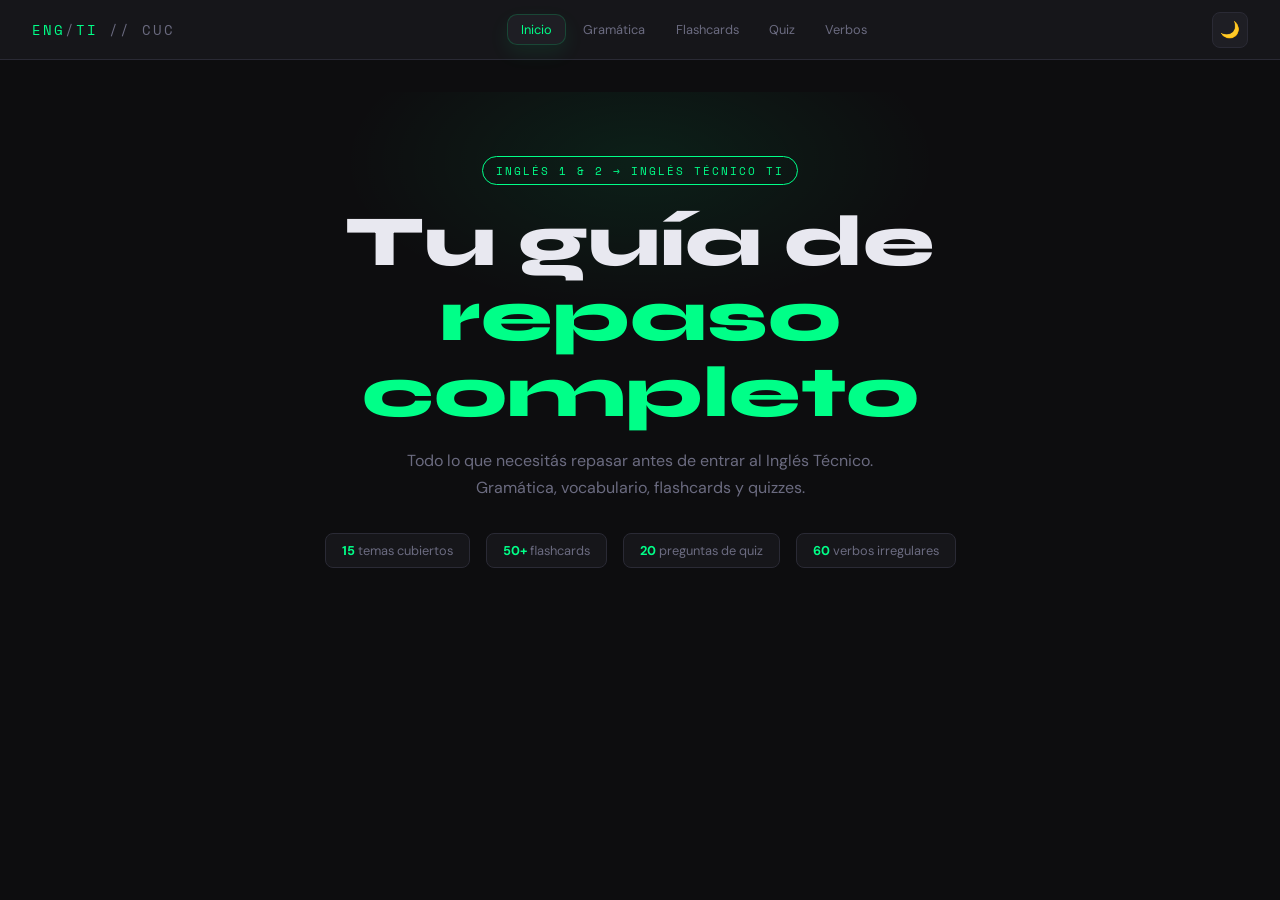
==== guia_ingles_interactiva.html @ 678cd5c9 "Add files via upload" ====
<!DOCTYPE html>
<html lang="es">
<head>
<meta charset="UTF-8">
<meta name="viewport" content="width=device-width, initial-scale=1.0">
<title>Inglés TI — Guía de Estudio</title>
<link href="https://fonts.googleapis.com/css2?family=Space+Mono:ital,wght@0,400;0,700;1,400&family=DM+Sans:wght@300;400;500;700&family=Syne:wght@700;800&display=swap" rel="stylesheet">
<link rel="stylesheet" href="styles.css">

</head>
<body>

<header>
  <div class="logo">ENG<span>/</span>TI <span>// CUC</span></div>
  <nav>
    <button class="nav-btn active" onclick="showSection('home')">Inicio</button>
    <button class="nav-btn" onclick="showSection('grammar')">Gramática</button>
    <button class="nav-btn" onclick="showSection('flashcards')">Flashcards</button>
    <button class="nav-btn" onclick="showSection('quiz')">Quiz</button>
    <button class="nav-btn" onclick="showSection('verbs')">Verbos</button>
  </nav>
  <button class="toggle-mode" onclick="toggleMode()" title="Cambiar modo">🌙</button>
</header>

<!-- HOME -->
<div id="home" class="section active">
  <div class="hero">
    <div class="hero-tag">INGLÉS 1 & 2 → INGLÉS TÉCNICO TI</div>
    <h1>Tu guía de<br><span class="hl">repaso completo</span></h1>
    <p>Todo lo que necesitás repasar antes de entrar al Inglés Técnico. Gramática, vocabulario, flashcards y quizzes.</p>
    <div class="stats-row">
      <div class="stat-chip"><b>15</b> temas cubiertos</div>
      <div class="stat-chip"><b>50+</b> flashcards</div>
      <div class="stat-chip"><b>20</b> preguntas de quiz</div>
      <div class="stat-chip"><b>60</b> verbos irregulares</div>
    </div>
    <div class="offline-notice" id="offlineNotice" style="display:none;">
      <span>📱 Modo offline disponible — app cacheada para uso sin conexión</span>
    </div>
  </div>
</div>

<!-- GRAMMAR -->
<div id="grammar" class="section">
  <div class="section-title">Gramática</div>
  <div class="section-sub">Tocá cada tarjeta para ver la explicación completa</div>
  <div class="topics-grid" id="topicsGrid"></div>
</div>

<!-- FLASHCARDS -->
<div id="flashcards" class="section">
  <div class="section-title">Flashcards</div>
  <div class="section-sub">Tocá cada tarjeta para ver la respuesta</div>
  <div class="fc-controls" id="fcControls"></div>
  <div class="flashcards-grid" id="flashcardsGrid"></div>
</div>

<!-- QUIZ -->
<div id="quiz" class="section">
  <div class="section-title">Quiz</div>
  <div class="section-sub">Poné a prueba lo que sabés</div>
  <div class="quiz-wrapper">
    <div class="quiz-header">
      <span class="quiz-count" id="quizCount">1 / 20</span>
      <div class="quiz-progress-bar"><div class="quiz-progress-fill" id="quizProgress" style="width:5%"></div></div>
      <span class="quiz-score-badge" id="quizScore">✓ 0</span>
    </div>
    <div id="quizContainer"></div>
  </div>
</div>

<!-- IRREGULAR VERBS -->
<div id="verbs" class="section">
  <div class="section-title">Verbos Irregulares</div>
  <div class="section-sub">Lista completa — buscá cualquier verbo</div>
  <input class="verbs-search" type="text" placeholder="Buscar verbo... (ej: go, buy, eat)" oninput="filterVerbs(this.value)" id="verbSearch">
  <div class="verbs-table-wrap">
    <table class="ref-table" id="verbsTable">
      <thead><tr><th>PRESENTE</th><th>PASADO</th><th>PRESENTE</th><th>PASADO</th></tr></thead>
      <tbody id="verbsBody"></tbody>
    </table>
  </div>
</div>

<div class="mobile-nav">
  <button class="mob-btn active" onclick="showSection('home')"><span>🏠</span><span>Inicio</span></button>
  <button class="mob-btn" onclick="showSection('grammar')"><span>📚</span><span>Gramática</span></button>
  <button class="mob-btn" onclick="showSection('flashcards')"><span>🃏</span><span>Cards</span></button>
  <button class="mob-btn" onclick="showSection('quiz')"><span>⚡</span><span>Quiz</span></button>
  <button class="mob-btn" onclick="showSection('verbs')"><span>📝</span><span>Verbos</span></button>
</div>

<script>
if ('serviceWorker' in navigator) {
  window.addEventListener('load', () => {
    navigator.serviceWorker.register('service-worker.js', { scope: './' })
      .then(reg => {
        console.log('Service Worker registrado en:', reg.scope);
        // Mostrar aviso offline después de registro exitoso
        setTimeout(() => {
          const notice = document.getElementById('offlineNotice');
          if (notice) notice.style.display = 'block';
        }, 1000); // Pequeño delay para que se note
      })
      .catch(err => console.warn('Error registrando Service Worker:', err));
  });
}
</script>
<script src="app.js"></script>
</body>
</html>
---- styles.css ----
:root {
    --bg: #0d0d0f;
    --surface: #16161a;
    --surface2: #1e1e24;
    --border: #2a2a35;
    --accent: #00ff88;
    --accent2: #00bfff;
    --accent3: #ff6b6b;
    --accent4: #ffd93d;
    --text: #e8e8f0;
    --text-muted: #6b6b80;
    --mono: 'Space Mono', monospace;
    --sans: 'DM Sans', sans-serif;
    --display: 'Syne', sans-serif;
    --radius: 12px;
    --mode: dark;
  }
  .light-mode {
    --bg: #f0f0f7;
    --surface: #ffffff;
    --surface2: #e8e8f2;
    --border: #d0d0e0;
    --accent: #00bfff;
    --accent2: #00aaff;
    --accent3: #cc3333;
    --accent4: #cc9900;
    --text: #1a1a2e;
    --text-muted: #6b6b80;
  }

  .light-mode .topic-card:hover {
    box-shadow: 0 8px 30px rgba(0,191,255,0.08);
  }

  .light-mode .hero::before {
    background: radial-gradient(ellipse, rgba(0,191,255,0.08) 0%, transparent 70%);
  }

  .light-mode .nav-btn.active {
    border: 1px solid rgba(0,191,255,0.18);
  }

  .light-mode .mob-btn.active {
    background: rgba(0,191,255,0.12);
    box-shadow: inset 0 0 0 1px rgba(0,191,255,0.18);
  }

  .light-mode .offline-notice {
    background: rgba(0,191,255,0.1);
    border: 1px solid rgba(0,191,255,0.3);
  }

  * { margin: 0; padding: 0; box-sizing: border-box; }
html { scroll-behavior: smooth; }
  body {
    font-family: var(--sans);
    background: var(--bg);
    color: var(--text);
    min-height: 100vh;
    transition: background 0.4s, color 0.4s;
  }

  /* ---- HEADER ---- */
  header {
    position: sticky;
    top: 0;
    z-index: 100;
    background: var(--surface);
    border-bottom: 1px solid var(--border);
    padding: 0 2rem;
    display: flex;
    align-items: center;
    justify-content: space-between;
    height: 60px;
    backdrop-filter: blur(12px);
  }
  .logo {
    font-family: var(--mono);
    font-size: 0.85rem;
    color: var(--accent);
    letter-spacing: 2px;
  }
  .logo span { color: var(--text-muted); }
  nav { display: flex; gap: 0.3rem; }
  .nav-btn {
    background: none;
    border: none;
    color: var(--text-muted);
    font-family: var(--sans);
    font-size: 0.8rem;
    padding: 0.4rem 0.8rem;
    border-radius: 6px;
    cursor: pointer;
    transition: all 0.2s;
  }
  .nav-btn:hover, .nav-btn.active {
    background: var(--surface2);
    color: var(--text);
    box-shadow: 0 8px 20px rgba(0,255,136,0.08);
  }
  .nav-btn.active {
    color: var(--accent);
    border: 1px solid rgba(0,255,136,0.18);
    border-radius: 10px;
  }
  .nav-btn:focus-visible {
    outline: 2px solid var(--accent);
    outline-offset: 3px;
  }
  .toggle-mode {
    background: var(--surface2);
    border: 1px solid var(--border);
    color: var(--text);
    font-size: 1rem;
    width: 36px; height: 36px;
    border-radius: 8px;
    cursor: pointer;
    transition: all 0.2s;
    display: flex; align-items: center; justify-content: center;
  }

  /* ---- HERO ---- */
  .hero {
    padding: 4rem 2rem 3rem;
    text-align: center;
    position: relative;
    overflow: hidden;
  }
  .hero::before {
    content: '';
    position: absolute;
    top: -80px; left: 50%;
    transform: translateX(-50%);
    width: 600px; height: 300px;
    background: radial-gradient(ellipse, rgba(0,255,136,0.08) 0%, transparent 70%);
    pointer-events: none;
  }
  .hero-tag {
    display: inline-block;
    font-family: var(--mono);
    font-size: 0.7rem;
    color: var(--accent);
    border: 1px solid var(--accent);
    padding: 0.3rem 0.8rem;
    border-radius: 20px;
    margin-bottom: 1.2rem;
    letter-spacing: 2px;
    opacity: 0;
    animation: fadeUp 0.6s 0.1s forwards;
  }
  .hero h1 {
    font-family: var(--display);
    font-size: clamp(2.5rem, 6vw, 4.5rem);
    font-weight: 800;
    line-height: 1.05;
    margin-bottom: 1rem;
    opacity: 0;
    animation: fadeUp 0.6s 0.2s forwards;
  }
  .hero h1 .hl { color: var(--accent); }
  .hero p {
    color: var(--text-muted);
    font-size: 1rem;
    max-width: 520px;
    margin: 0 auto 2rem;
    line-height: 1.7;
    opacity: 0;
    animation: fadeUp 0.6s 0.3s forwards;
  }
  .stats-row {
    display: flex;
    gap: 1rem;
    justify-content: center;
    flex-wrap: wrap;
    opacity: 0;
    animation: fadeUp 0.6s 0.4s forwards;
  }
  .stat-chip {
    background: var(--surface);
    border: 1px solid var(--border);
    border-radius: 8px;
    padding: 0.5rem 1rem;
    font-size: 0.8rem;
    color: var(--text-muted);
  }
  .stat-chip b { color: var(--accent); }

  .offline-notice {
    margin-top: 1.5rem;
    padding: 0.75rem 1rem;
    background: rgba(0,255,136,0.1);
    border: 1px solid rgba(0,255,136,0.3);
    border-radius: 8px;
    font-size: 0.85rem;
    color: var(--accent);
    text-align: center;
    animation: fadeIn 0.5s ease-out;
  }

  @keyframes fadeIn {
    from { opacity: 0; transform: translateY(10px); }
    to { opacity: 1; transform: translateY(0); }
  }


  /* ---- SECTIONS ---- */
  .section { display: none; padding: 2rem; max-width: 1100px; margin: 0 auto; }
  .section.active { display: block; }

  /* ---- GRAMMAR CARDS ---- */
  .section-title {
    font-family: var(--display);
    font-size: 1.8rem;
    margin-bottom: 0.5rem;
  }
  .section-sub {
    color: var(--text-muted);
    font-size: 0.9rem;
    margin-bottom: 2rem;
  }
  .topics-grid {
    display: grid;
    grid-template-columns: repeat(auto-fill, minmax(320px, 1fr));
    gap: 1.2rem;
  }
  .topic-card {
    background: var(--surface);
    border: 1px solid var(--border);
    border-radius: var(--radius);
    overflow: hidden;
    cursor: pointer;
    transition: all 0.25s;
  }
  .topic-card:hover {
    border-color: var(--accent);
    transform: translateY(-2px) scale(1.02);
    box-shadow: 0 8px 30px rgba(0,255,136,0.08);
  }
  .topic-card-header {
    padding: 1rem 1.2rem;
    display: flex;
    align-items: center;
    gap: 0.8rem;
    border-bottom: 1px solid var(--border);
  }
  .topic-icon {
    width: 36px; height: 36px;
    border-radius: 8px;
    display: flex; align-items: center; justify-content: center;
    font-size: 1rem;
    flex-shrink: 0;
  }
  .topic-card-header h3 {
    font-family: var(--sans);
    font-size: 0.95rem;
    font-weight: 600;
  }
  .topic-badge {
    margin-left: auto;
    font-family: var(--mono);
    font-size: 0.65rem;
    padding: 0.2rem 0.5rem;
    border-radius: 4px;
    flex-shrink: 0;
  }
  .badge-1 { background: rgba(0,191,255,0.15); color: var(--accent2); }
  .badge-2 { background: rgba(0,255,136,0.15); color: var(--accent); }
  .topic-card-body { padding: 1rem 1.2rem; }
  .topic-card-body p {
    font-size: 0.85rem;
    color: var(--text-muted);
    line-height: 1.6;
    margin-bottom: 0.8rem;
  }

  /* Formula box */
  .formula {
    font-family: var(--mono);
    font-size: 0.75rem;
    background: var(--surface2);
    border-left: 3px solid var(--accent);
    padding: 0.5rem 0.8rem;
    border-radius: 0 6px 6px 0;
    color: var(--accent);
    margin-bottom: 0.8rem;
    word-break: break-word;
  }

  /* Examples */
  .examples { display: flex; flex-direction: column; gap: 0.3rem; }
  .ex-row {
    display: flex;
    gap: 0.5rem;
    align-items: flex-start;
    font-size: 0.8rem;
  }
  .ex-label {
    font-family: var(--mono);
    font-size: 0.65rem;
    padding: 0.15rem 0.4rem;
    border-radius: 3px;
    flex-shrink: 0;
    margin-top: 1px;
  }
  .ex-label.pos { background: rgba(0,255,136,0.15); color: var(--accent); }
  .ex-label.neg { background: rgba(255,107,107,0.15); color: var(--accent3); }
  .ex-label.q { background: rgba(0,191,255,0.15); color: var(--accent2); }
  .ex-label.kw { background: rgba(255,217,61,0.15); color: var(--accent4); }
  .ex-text { color: var(--text); line-height: 1.5; }

  /* Table */
  .ref-table {
    width: 100%;
    border-collapse: collapse;
    font-size: 0.82rem;
    margin-top: 0.8rem;
  }
  .ref-table th {
    background: var(--surface2);
    color: var(--accent);
    font-family: var(--mono);
    font-size: 0.7rem;
    font-weight: 700;
    letter-spacing: 1px;
    padding: 0.6rem 0.8rem;
    text-align: left;
    border-bottom: 1px solid var(--border);
  }
  .ref-table td {
    padding: 0.5rem 0.8rem;
    border-bottom: 1px solid var(--border);
    color: var(--text);
    vertical-align: top;
    line-height: 1.5;
  }
  .ref-table tr:last-child td { border-bottom: none; }
  .ref-table tr:nth-child(even) td { background: rgba(255,255,255,0.02); }

  /* ---- FLASHCARDS ---- */
  .flashcards-grid {
    display: grid;
    grid-template-columns: repeat(auto-fill, minmax(260px, 1fr));
    gap: 1rem;
  }
  .flashcard {
    height: 160px;
    perspective: 800px;
    cursor: pointer;
  }
  .fc-inner {
    width: 100%; height: 100%;
    position: relative;
    transform-style: preserve-3d;
    transition: transform 0.5s cubic-bezier(0.4,0,0.2,1);
  }
  .flashcard.flipped .fc-inner { transform: rotateY(180deg); }
  .fc-front, .fc-back {
    position: absolute;
    width: 100%; height: 100%;
    backface-visibility: hidden;
    border-radius: var(--radius);
    display: flex;
    flex-direction: column;
    align-items: center;
    justify-content: center;
    padding: 1.2rem;
    text-align: center;
    border: 1px solid var(--border);
  }
  .fc-front {
    background: var(--surface);
  }
  .fc-back {
    background: var(--surface2);
    transform: rotateY(180deg);
    border-color: var(--accent);
  }
  .fc-category {
    font-family: var(--mono);
    font-size: 0.6rem;
    color: var(--text-muted);
    letter-spacing: 1px;
    margin-bottom: 0.5rem;
  }
  .fc-question {
    font-size: 0.9rem;
    font-weight: 600;
    line-height: 1.4;
  }
  .fc-answer {
    font-family: var(--mono);
    font-size: 0.85rem;
    color: var(--accent);
    line-height: 1.5;
  }
  .fc-hint {
    font-size: 0.72rem;
    color: var(--text-muted);
    margin-top: 0.5rem;
    line-height: 1.4;
  }
  .fc-tap {
    font-size: 0.65rem;
    color: var(--text-muted);
    margin-top: 0.8rem;
    font-family: var(--mono);
  }
  .fc-controls {
    display: flex;
    gap: 1rem;
    justify-content: center;
    margin-bottom: 1.5rem;
    flex-wrap: wrap;
  }
  .fc-filter-btn {
    background: var(--surface);
    border: 1px solid var(--border);
    color: var(--text-muted);
    font-family: var(--sans);
    font-size: 0.8rem;
    padding: 0.4rem 1rem;
    border-radius: 20px;
    cursor: pointer;
    transition: all 0.2s;
  }
  .fc-filter-btn.active {
    background: var(--accent);
    color: #000;
    border-color: var(--accent);
    font-weight: 700;
  }

  /* ---- QUIZ ---- */
  .quiz-wrapper { max-width: 680px; margin: 0 auto; }
  .quiz-header {
    display: flex;
    align-items: center;
    justify-content: space-between;
    margin-bottom: 1.5rem;
  }
  .quiz-progress-bar {
    flex: 1;
    height: 4px;
    background: var(--surface2);
    border-radius: 2px;
    margin: 0 1rem;
    overflow: hidden;
  }
  .quiz-progress-fill {
    height: 100%;
    background: var(--accent);
    border-radius: 2px;
    transition: width 0.4s ease;
  }
  .quiz-count {
    font-family: var(--mono);
    font-size: 0.8rem;
    color: var(--text-muted);
  }
  .quiz-score-badge {
    font-family: var(--mono);
    font-size: 0.75rem;
    background: var(--surface2);
    padding: 0.3rem 0.7rem;
    border-radius: 6px;
    color: var(--accent4);
  }
  .quiz-card {
    background: var(--surface);
    border: 1px solid var(--border);
    border-radius: var(--radius);
    padding: 2rem;
    margin-bottom: 1.5rem;
  }
  .quiz-category {
    font-family: var(--mono);
    font-size: 0.65rem;
    color: var(--accent2);
    letter-spacing: 2px;
    margin-bottom: 1rem;
  }
  .quiz-question {
    font-size: 1.1rem;
    font-weight: 600;
    line-height: 1.5;
    margin-bottom: 1.5rem;
  }
  .quiz-options { display: flex; flex-direction: column; gap: 0.7rem; }
  .quiz-option {
    background: var(--surface2);
    border: 1px solid var(--border);
    border-radius: 8px;
    padding: 0.9rem 1.2rem;
    cursor: pointer;
    font-size: 0.9rem;
    transition: all 0.2s;
    text-align: left;
    color: var(--text);
    font-family: var(--sans);
    display: flex;
    align-items: center;
    gap: 0.8rem;
  }
  .quiz-option:hover:not(:disabled) {
    border-color: var(--accent2);
    background: rgba(0,191,255,0.05);
  }
  .quiz-option.correct {
    border-color: var(--accent);
    background: rgba(0,255,136,0.1);
    color: var(--accent);
  }
  .quiz-option.wrong {
    border-color: var(--accent3);
    background: rgba(255,107,107,0.1);
    color: var(--accent3);
  }
  .quiz-option:disabled { cursor: default; }
  .opt-letter {
    font-family: var(--mono);
    font-size: 0.7rem;
    width: 22px; height: 22px;
    border-radius: 4px;
    background: var(--border);
    display: flex; align-items: center; justify-content: center;
    flex-shrink: 0;
    color: var(--text-muted);
  }
  .quiz-feedback {
    padding: 0.8rem 1rem;
    border-radius: 8px;
    font-size: 0.85rem;
    margin-top: 1rem;
    display: none;
    line-height: 1.5;
  }
  .quiz-feedback.show { display: block; }
  .quiz-feedback.correct { background: rgba(0,255,136,0.1); color: var(--accent); border: 1px solid rgba(0,255,136,0.3); }
  .quiz-feedback.wrong { background: rgba(255,107,107,0.1); color: var(--accent3); border: 1px solid rgba(255,107,107,0.3); }
  .quiz-next-btn {
    width: 100%;
    padding: 0.9rem;
    background: var(--accent);
    color: #000;
    border: none;
    border-radius: 8px;
    font-family: var(--sans);
    font-weight: 700;
    font-size: 0.9rem;
    cursor: pointer;
    display: none;
    transition: opacity 0.2s;
    margin-top: 0.5rem;
  }
  .quiz-next-btn:hover { opacity: 0.85; }
  .quiz-next-btn.show { display: block; }
  .quiz-results {
    text-align: center;
    padding: 3rem 2rem;
    background: var(--surface);
    border: 1px solid var(--border);
    border-radius: var(--radius);
  }
  .quiz-results .score-big {
    font-family: var(--display);
    font-size: 5rem;
    font-weight: 800;
    color: var(--accent);
    line-height: 1;
    margin-bottom: 0.5rem;
  }
  .quiz-results p { color: var(--text-muted); margin-bottom: 1.5rem; }
  .restart-btn {
    background: var(--surface2);
    border: 1px solid var(--border);
    color: var(--text);
    font-family: var(--sans);
    font-size: 0.9rem;
    padding: 0.7rem 1.5rem;
    border-radius: 8px;
    cursor: pointer;
    transition: all 0.2s;
  }
  .restart-btn:hover { border-color: var(--accent); color: var(--accent); }

  /* ---- IRREGULAR VERBS TABLE ---- */
  .verbs-search {
    width: 100%;
    background: var(--surface);
    border: 1px solid var(--border);
    border-radius: 8px;
    padding: 0.7rem 1rem;
    color: var(--text);
    font-family: var(--sans);
    font-size: 0.9rem;
    margin-bottom: 1rem;
    outline: none;
    transition: border-color 0.2s;
  }
  .verbs-search:focus { border-color: var(--accent); }
  .verbs-table-wrap { overflow-x: auto; }

  /* ---- ANIMATIONS ---- */
  @keyframes fadeUp {
    from { opacity: 0; transform: translateY(16px); }
    to { opacity: 1; transform: translateY(0); }
  }
  @keyframes slideInLeft {
    from { opacity: 0; transform: translateX(-30px); }
    to { opacity: 1; transform: translateX(0); }
  }
  @keyframes slideInRight {
    from { opacity: 0; transform: translateX(30px); }
    to { opacity: 1; transform: translateX(0); }
  }
  @keyframes bounce {
    0%, 20%, 50%, 80%, 100% { transform: translateY(0); }
    40% { transform: translateY(-10px); }
    60% { transform: translateY(-5px); }
  }
  @keyframes pulse {
    0% { transform: scale(1); }
    50% { transform: scale(1.05); }
    100% { transform: scale(1); }
  }
  @keyframes glow {
    0%, 100% { box-shadow: 0 0 5px rgba(0,255,136,0.3); }
    50% { box-shadow: 0 0 20px rgba(0,255,136,0.6); }
  }
  .fade-in {
    opacity: 0;
    animation: fadeUp 0.4s forwards;
  }
  .slide-left {
    opacity: 0;
    animation: slideInLeft 0.5s forwards;
  }
  .slide-right {
    opacity: 0;
    animation: slideInRight 0.5s forwards;
  }
  .bounce-in {
    animation: bounce 0.6s;
  }
  .pulse {
    animation: pulse 2s infinite;
  }
  .glow {
    animation: glow 2s infinite;
  }

  /* ---- RESPONSIVE ---- */
  @media (max-width: 600px) {
    nav { display: none; }
    .hero h1 { font-size: 2rem; }
    .topics-grid { grid-template-columns: 1fr; }
    .flashcards-grid { grid-template-columns: 1fr 1fr; }
    header { padding: 0 1rem; }
    .section { padding: 1.2rem; }
  }

  /* Mobile nav */
  .mobile-nav {
    display: none;
    position: fixed;
    bottom: 0; left: 0; right: 0;
    background: rgba(22,22,26,0.96);
    border-top: 1px solid var(--border);
    padding: 0.5rem 0.75rem;
    justify-content: space-around;
    z-index: 100;
    backdrop-filter: blur(10px);
  }
  @media (max-width: 600px) {
    .mobile-nav { display: flex; }
    body { padding-bottom: 76px; }
  }
  .mob-btn {
    display: flex; flex-direction: column;
    align-items: center;
    gap: 0.2rem;
    background: none; border: none;
    color: var(--text-muted);
    font-size: 0.65rem;
    cursor: pointer;
    padding: 0.4rem 0.65rem;
    border-radius: 10px;
    transition: color 0.2s, background 0.2s, transform 0.2s;
  }
  .mob-btn:hover, .mob-btn:focus-visible {
    background: var(--surface2);
  }
  .mob-btn.active {
    color: var(--accent);
    background: rgba(0,255,136,0.12);
    box-shadow: inset 0 0 0 1px rgba(0,255,136,0.18);
  }
  .mob-btn.active span:first-child {
    transform: scale(1.05);
  }
  .mob-btn span:first-child { font-size: 1.25rem; }
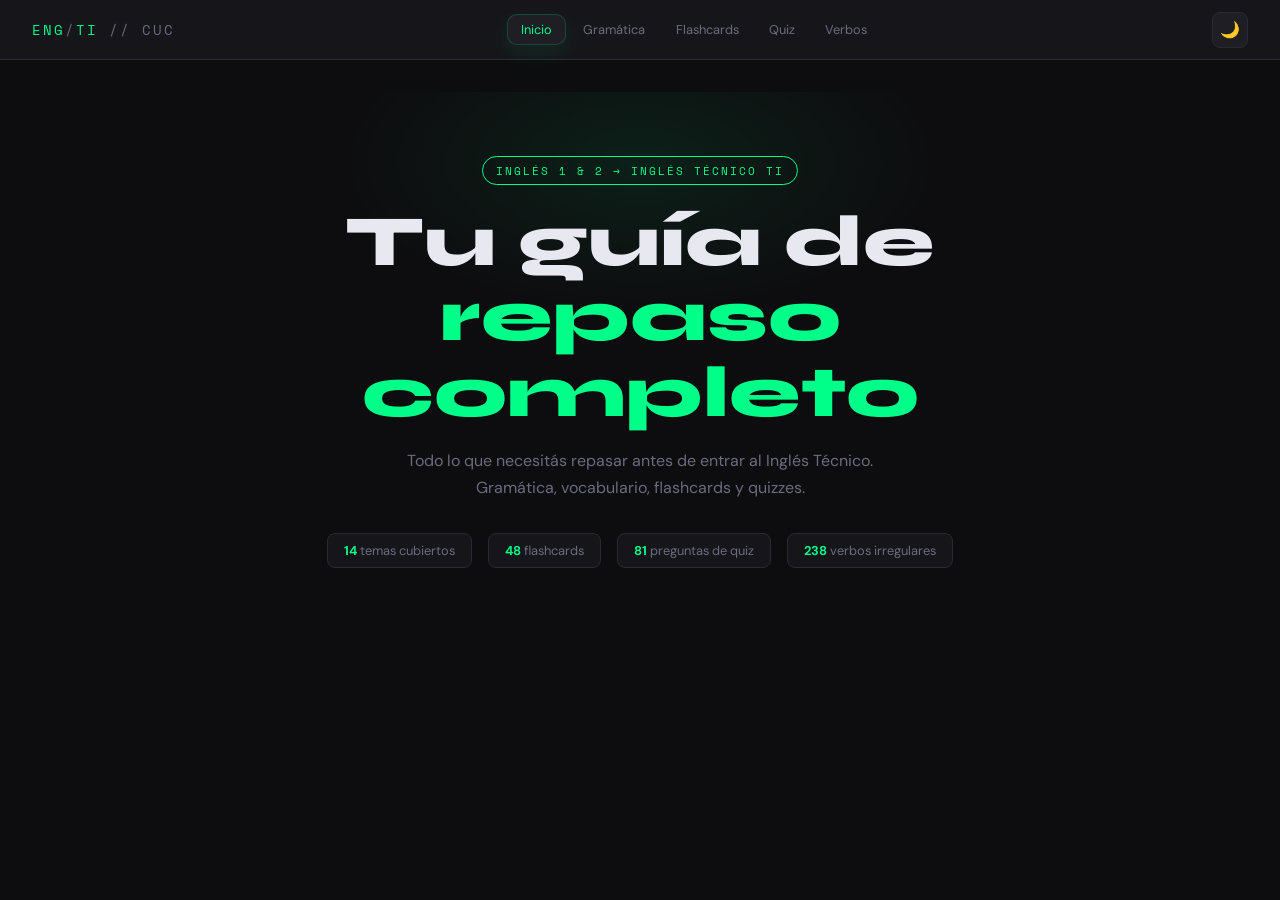
==== commit 12e6d357: "Add files via upload" ====
--- a/guia_ingles_interactiva.html
+++ b/guia_ingles_interactiva.html
@@ -1,111 +1,140 @@
 <!DOCTYPE html>
 <html lang="es">
+
 <head>
-<meta charset="UTF-8">
-<meta name="viewport" content="width=device-width, initial-scale=1.0">
-<title>Inglés TI — Guía de Estudio</title>
-<link href="https://fonts.googleapis.com/css2?family=Space+Mono:ital,wght@0,400;0,700;1,400&family=DM+Sans:wght@300;400;500;700&family=Syne:wght@700;800&display=swap" rel="stylesheet">
-<link rel="stylesheet" href="styles.css">
+  <meta charset="UTF-8">
+  <meta name="viewport" content="width=device-width, initial-scale=1.0">
+  <title>Inglés TI — Guía de Estudio</title>
+  <link
+    href="https://fonts.googleapis.com/css2?family=Space+Mono:ital,wght@0,400;0,700;1,400&family=DM+Sans:wght@300;400;500;700&family=Syne:wght@700;800&display=swap"
+    rel="stylesheet">
+  <link rel="stylesheet" href="styles.css">
 
 </head>
+
 <body>
 
-<header>
-  <div class="logo">ENG<span>/</span>TI <span>// CUC</span></div>
-  <nav>
-    <button class="nav-btn active" onclick="showSection('home')">Inicio</button>
-    <button class="nav-btn" onclick="showSection('grammar')">Gramática</button>
-    <button class="nav-btn" onclick="showSection('flashcards')">Flashcards</button>
-    <button class="nav-btn" onclick="showSection('quiz')">Quiz</button>
-    <button class="nav-btn" onclick="showSection('verbs')">Verbos</button>
-  </nav>
-  <button class="toggle-mode" onclick="toggleMode()" title="Cambiar modo">🌙</button>
-</header>
+  <header>
+    <div class="logo">ENG<span>/</span>TI <span>// CUC</span></div>
+    <nav>
+      <button class="nav-btn active" onclick="showSection('home')">Inicio</button>
+      <button class="nav-btn" onclick="showSection('grammar')">Gramática</button>
+      <button class="nav-btn" onclick="showSection('flashcards')">Flashcards</button>
+      <button class="nav-btn" onclick="showSection('quiz')">Quiz</button>
+      <button class="nav-btn" onclick="showSection('verbs')">Verbos</button>
+    </nav>
+    <button class="toggle-mode" onclick="toggleMode()" title="Cambiar modo">🌙</button>
+  </header>
 
-<!-- HOME -->
-<div id="home" class="section active">
-  <div class="hero">
-    <div class="hero-tag">INGLÉS 1 & 2 → INGLÉS TÉCNICO TI</div>
-    <h1>Tu guía de<br><span class="hl">repaso completo</span></h1>
-    <p>Todo lo que necesitás repasar antes de entrar al Inglés Técnico. Gramática, vocabulario, flashcards y quizzes.</p>
-    <div class="stats-row">
-      <div class="stat-chip"><b>15</b> temas cubiertos</div>
-      <div class="stat-chip"><b>50+</b> flashcards</div>
-      <div class="stat-chip"><b>20</b> preguntas de quiz</div>
-      <div class="stat-chip"><b>60</b> verbos irregulares</div>
-    </div>
-    <div class="offline-notice" id="offlineNotice" style="display:none;">
-      <span>📱 Modo offline disponible — app cacheada para uso sin conexión</span>
+  <!-- HOME -->
+  <div id="home" class="section active">
+    <div class="hero">
+      <div class="hero-tag">INGLÉS 1 & 2 → INGLÉS TÉCNICO TI</div>
+      <h1>Tu guía de<br><span class="hl">repaso completo</span></h1>
+      <p>Todo lo que necesitás repasar antes de entrar al Inglés Técnico. Gramática, vocabulario, flashcards y quizzes.
+      </p>
+      <div class="stats-row">
+        <div class="stat-chip"><b id="stat-topics">0</b> temas cubiertos</div>
+        <div class="stat-chip"><b id="stat-flashcards">0</b> flashcards</div>
+        <div class="stat-chip"><b id="stat-quiz">0</b> preguntas de quiz</div>
+        <div class="stat-chip"><b id="stat-verbs">0</b> verbos irregulares</div>
+      </div>
+      <div class="offline-notice" id="offlineNotice" style="display:none;">
+        <span>📱 Modo offline disponible — app cacheada para uso sin conexión</span>
+      </div>
     </div>
   </div>
-</div>
 
-<!-- GRAMMAR -->
-<div id="grammar" class="section">
-  <div class="section-title">Gramática</div>
-  <div class="section-sub">Tocá cada tarjeta para ver la explicación completa</div>
-  <div class="topics-grid" id="topicsGrid"></div>
-</div>
+  <!-- GRAMMAR -->
+  <div id="grammar" class="section">
+    <div class="section-title">Gramática</div>
+    <div class="section-sub">Seleccioná un tema de la lista para leerlo en modo concentración</div>
 
-<!-- FLASHCARDS -->
-<div id="flashcards" class="section">
-  <div class="section-title">Flashcards</div>
-  <div class="section-sub">Tocá cada tarjeta para ver la respuesta</div>
-  <div class="fc-controls" id="fcControls"></div>
-  <div class="flashcards-grid" id="flashcardsGrid"></div>
-</div>
+    <div class="grammar-book-layout">
+      <div class="grammar-sidebar">
+        <ul id="grammarTopicList"></ul>
+      </div>
+      <div class="grammar-content" id="grammarContentArea">
+        <div class="grammar-empty-state">
+          <span class="empty-icon">📖</span>
+          <p>Elegí un tema del menú lateral para empezar a repasar.</p>
+        </div>
+      </div>
+    </div>
+  </div>
 
-<!-- QUIZ -->
-<div id="quiz" class="section">
-  <div class="section-title">Quiz</div>
-  <div class="section-sub">Poné a prueba lo que sabés</div>
-  <div class="quiz-wrapper">
-    <div class="quiz-header">
-      <span class="quiz-count" id="quizCount">1 / 20</span>
-      <div class="quiz-progress-bar"><div class="quiz-progress-fill" id="quizProgress" style="width:5%"></div></div>
-      <span class="quiz-score-badge" id="quizScore">✓ 0</span>
+  <!-- FLASHCARDS -->
+  <div id="flashcards" class="section">
+    <div class="section-title">Flashcards</div>
+    <div class="section-sub">Tocá cada tarjeta para ver la respuesta</div>
+    <div class="fc-controls" id="fcControls"></div>
+    <div class="flashcards-grid" id="flashcardsGrid"></div>
+  </div>
+
+  <!-- QUIZ -->
+  <div id="quiz" class="section">
+    <div class="section-title">Quiz</div>
+    <div class="section-sub">Poné a prueba lo que sabés</div>
+    <div class="quiz-controls" id="quizControls">
+      <!-- Filter injected by JS -->
     </div>
-    <div id="quizContainer"></div>
+    <div class="quiz-wrapper">
+      <div class="quiz-header">
+        <span class="quiz-count" id="quizCount">1 / 20</span>
+        <div class="quiz-progress-bar">
+          <div class="quiz-progress-fill" id="quizProgress" style="width:5%"></div>
+        </div>
+        <span class="quiz-score-badge" id="quizScore">✓ 0</span>
+      </div>
+      <div id="quizContainer"></div>
+    </div>
   </div>
-</div>
 
-<!-- IRREGULAR VERBS -->
-<div id="verbs" class="section">
-  <div class="section-title">Verbos Irregulares</div>
-  <div class="section-sub">Lista completa — buscá cualquier verbo</div>
-  <input class="verbs-search" type="text" placeholder="Buscar verbo... (ej: go, buy, eat)" oninput="filterVerbs(this.value)" id="verbSearch">
-  <div class="verbs-table-wrap">
-    <table class="ref-table" id="verbsTable">
-      <thead><tr><th>PRESENTE</th><th>PASADO</th><th>PRESENTE</th><th>PASADO</th></tr></thead>
-      <tbody id="verbsBody"></tbody>
-    </table>
+  <!-- IRREGULAR VERBS -->
+  <div id="verbs" class="section">
+    <div class="section-title">Verbos Irregulares</div>
+    <div class="section-sub">Lista completa — buscá cualquier verbo</div>
+
+    <div class="verbs-controls" style="display:flex; gap:0.5rem; margin-bottom:1rem;" id="verbControls">
+      <input class="verbs-search" type="text" placeholder="Buscar verbo... (ej: go, buy)" oninput="handleVerbSearch()"
+        id="verbSearch" style="flex:1;">
+    </div>
+
+    <div id="verbBackBar" class="verb-back-bar" style="display:none;">
+      <button class="grammar-back-btn verb-back-btn" onclick="selectVerbCategory(null)">← Volver a categorías</button>
+      <span class="verb-cat-label"></span>
+    </div>
+
+    <div class="verbs-accordion-wrap" id="verbsBody">
+      <!-- Verbs or Categories will be injected here -->
+    </div>
   </div>
-</div>
 
-<div class="mobile-nav">
-  <button class="mob-btn active" onclick="showSection('home')"><span>🏠</span><span>Inicio</span></button>
-  <button class="mob-btn" onclick="showSection('grammar')"><span>📚</span><span>Gramática</span></button>
-  <button class="mob-btn" onclick="showSection('flashcards')"><span>🃏</span><span>Cards</span></button>
-  <button class="mob-btn" onclick="showSection('quiz')"><span>⚡</span><span>Quiz</span></button>
-  <button class="mob-btn" onclick="showSection('verbs')"><span>📝</span><span>Verbos</span></button>
-</div>
+  <div class="mobile-nav">
+    <button class="mob-btn active" onclick="showSection('home')"><span>🏠</span><span>Inicio</span></button>
+    <button class="mob-btn" onclick="showSection('grammar')"><span>📚</span><span>Gramática</span></button>
+    <button class="mob-btn" onclick="showSection('flashcards')"><span>🃏</span><span>Cards</span></button>
+    <button class="mob-btn" onclick="showSection('quiz')"><span>⚡</span><span>Quiz</span></button>
+    <button class="mob-btn" onclick="showSection('verbs')"><span>📝</span><span>Verbos</span></button>
+  </div>
 
-<script>
-if ('serviceWorker' in navigator) {
-  window.addEventListener('load', () => {
-    navigator.serviceWorker.register('service-worker.js', { scope: './' })
-      .then(reg => {
-        console.log('Service Worker registrado en:', reg.scope);
-        // Mostrar aviso offline después de registro exitoso
-        setTimeout(() => {
-          const notice = document.getElementById('offlineNotice');
-          if (notice) notice.style.display = 'block';
-        }, 1000); // Pequeño delay para que se note
-      })
-      .catch(err => console.warn('Error registrando Service Worker:', err));
-  });
-}
-</script>
-<script src="app.js"></script>
+  <script>
+    if ('serviceWorker' in navigator) {
+      window.addEventListener('load', () => {
+        navigator.serviceWorker.register('service-worker.js', { scope: './' })
+          .then(reg => {
+            console.log('Service Worker registrado en:', reg.scope);
+            // Mostrar aviso offline después de registro exitoso
+            setTimeout(() => {
+              const notice = document.getElementById('offlineNotice');
+              if (notice) notice.style.display = 'block';
+            }, 1000); // Pequeño delay para que se note
+          })
+          .catch(err => console.warn('Error registrando Service Worker:', err));
+      });
+    }
+  </script>
+  <script src="app.js"></script>
 </body>
-</html>
+
+</html>
--- a/styles.css
+++ b/styles.css
@@ -218,43 +218,141 @@
     font-size: 0.9rem;
     margin-bottom: 2rem;
   }
-  .topics-grid {
-    display: grid;
-    grid-template-columns: repeat(auto-fill, minmax(320px, 1fr));
-    gap: 1.2rem;
-  }
-  .topic-card {
+/* ---- GRAMMAR BOOK MODE ---- */
+  .grammar-book-layout {
+    display: flex;
+    gap: 0;
+    height: 70vh;
+    min-height: 500px;
     background: var(--surface);
     border: 1px solid var(--border);
     border-radius: var(--radius);
     overflow: hidden;
-    cursor: pointer;
-    transition: all 0.25s;
-  }
-  .topic-card:hover {
-    border-color: var(--accent);
-    transform: translateY(-2px) scale(1.02);
-    box-shadow: 0 8px 30px rgba(0,255,136,0.08);
-  }
-  .topic-card-header {
-    padding: 1rem 1.2rem;
+  }
+  .grammar-sidebar {
+    width: 35%;
+    min-width: 250px;
+    border-right: 1px solid var(--border);
+    overflow-y: auto;
+    background: rgba(0,0,0,0.1);
+  }
+  .light-mode .grammar-sidebar { background: rgba(0,0,0,0.02); }
+  
+  .grammar-content {
+    width: 65%;
+    flex-grow: 1;
+    overflow-y: auto;
+    padding: 2.5rem;
+    background: var(--surface);
+    position: relative;
+  }
+  
+  #grammarTopicList {
+    list-style: none;
+    padding: 0;
+    margin: 0;
+  }
+  .grammar-list-item {
     display: flex;
     align-items: center;
     gap: 0.8rem;
+    padding: 1.2rem 1.2rem;
     border-bottom: 1px solid var(--border);
-  }
-  .topic-icon {
+    cursor: pointer;
+    transition: all 0.2s;
+  }
+  .grammar-list-item:hover {
+    background: var(--surface2);
+  }
+  .grammar-list-item.active {
+    background: rgba(0,255,136,0.08);
+    border-left: 4px solid var(--accent);
+    padding-left: calc(1.2rem - 4px);
+  }
+  .topic-icon-small {
     width: 36px; height: 36px;
     border-radius: 8px;
     display: flex; align-items: center; justify-content: center;
-    font-size: 1rem;
+    font-size: 1.1rem;
     flex-shrink: 0;
   }
-  .topic-card-header h3 {
-    font-family: var(--sans);
+  .topic-list-info {
+    display: flex;
+    flex-direction: column;
+    gap: 0.3rem;
+  }
+  .topic-list-title {
     font-size: 0.95rem;
     font-weight: 600;
-  }
+    line-height: 1.2;
+    font-family: var(--sans);
+  }
+  
+  .grammar-empty-state {
+    display: flex;
+    flex-direction: column;
+    align-items: center;
+    justify-content: center;
+    height: 100%;
+    color: var(--text-muted);
+    text-align: center;
+  }
+  .empty-icon {
+    font-size: 4rem;
+    margin-bottom: 1rem;
+    opacity: 0.5;
+  }
+  
+  /* Detail Area */
+  .grammar-back-btn {
+    display: none;
+    background: var(--surface2);
+    border: 1px solid var(--border);
+    color: var(--text);
+    font-family: var(--sans);
+    font-size: 0.85rem;
+    cursor: pointer;
+    margin-bottom: 1.5rem;
+    padding: 0.5rem 1rem;
+    border-radius: 6px;
+    transition: all 0.2s;
+  }
+  .grammar-back-btn:hover { border-color: var(--accent); color: var(--accent); }
+  
+  .topic-detail-header {
+    display: flex;
+    align-items: center;
+    gap: 1.2rem;
+    margin-bottom: 1.5rem;
+    padding-bottom: 1.5rem;
+    border-bottom: 1px solid var(--border);
+  }
+  .topic-icon-large {
+    width: 60px; height: 60px;
+    border-radius: 12px;
+    display: flex; align-items: center; justify-content: center;
+    font-size: 2rem;
+    flex-shrink: 0;
+  }
+  .topic-detail-header h2 {
+    font-family: var(--display);
+    font-size: 1.8rem;
+    margin-bottom: 0.4rem;
+  }
+  .topic-desc {
+    font-size: 1.05rem;
+    line-height: 1.6;
+    margin-bottom: 1.5rem;
+    color: var(--text);
+  }
+  .detail-subtitle {
+    font-family: var(--sans);
+    font-size: 1.1rem;
+    margin: 2rem 0 1rem;
+    color: var(--accent2);
+    font-weight: 600;
+  }
+  
   .topic-badge {
     margin-left: auto;
     font-family: var(--mono);
@@ -265,14 +363,7 @@
   }
   .badge-1 { background: rgba(0,191,255,0.15); color: var(--accent2); }
   .badge-2 { background: rgba(0,255,136,0.15); color: var(--accent); }
-  .topic-card-body { padding: 1rem 1.2rem; }
-  .topic-card-body p {
-    font-size: 0.85rem;
-    color: var(--text-muted);
-    line-height: 1.6;
-    margin-bottom: 0.8rem;
-  }
-
+  
   /* Formula box */
   .formula {
     font-family: var(--mono);
@@ -341,6 +432,10 @@
     display: grid;
     grid-template-columns: repeat(auto-fill, minmax(260px, 1fr));
     gap: 1rem;
+    max-height: 65vh;
+    overflow-y: auto;
+    scroll-behavior: smooth;
+    padding-right: 4px; /* small gap so cards don't clip on the scrollbar */
   }
   .flashcard {
     height: 160px;
@@ -598,7 +693,192 @@
     transition: border-color 0.2s;
   }
   .verbs-search:focus { border-color: var(--accent); }
-  .verbs-table-wrap { overflow-x: auto; }
+  
+  .verbs-accordion-wrap {
+    display: flex;
+    flex-direction: column;
+    gap: 0.5rem;
+    max-width: 600px;
+    margin: 0 auto;
+  }
+
+  /* Back bar for verb category view — stays above the scrollable list */
+  .verb-back-bar {
+    display: flex;
+    align-items: center;
+    gap: 1rem;
+    padding: 0.6rem 0 0.8rem;
+    margin-bottom: 0.5rem;
+    border-bottom: 1px solid var(--border);
+    max-width: 600px;
+    margin-left: auto;
+    margin-right: auto;
+  }
+  .verb-back-btn {
+    display: inline-flex !important;
+    white-space: nowrap;
+    flex-shrink: 0;
+    margin-bottom: 0 !important;
+  }
+  .verb-cat-label {
+    font-family: var(--display);
+    font-size: 1rem;
+    color: var(--text);
+    font-weight: 700;
+    overflow: hidden;
+    text-overflow: ellipsis;
+    white-space: nowrap;
+  }
+  /* Internal scrolling: only the verb list scrolls, back button stays above */
+  #verbsBody {
+    max-height: 65vh;
+    overflow-y: auto;
+    scroll-behavior: smooth;
+  }
+  /* Remove the has-back-bar padding hack */
+  #verbs.has-back-bar { padding-top: 2rem; }
+  .verb-accordion-item {
+    background: var(--surface);
+    border: 1px solid var(--border);
+    border-radius: var(--radius);
+    overflow: hidden;
+    transition: all 0.2s;
+  }
+  .verb-accordion-item:hover {
+    border-color: var(--border);
+    background: var(--surface2);
+  }
+  .verb-accordion-item.expanded {
+    border-color: var(--accent);
+    box-shadow: 0 4px 15px rgba(0, 255, 136, 0.05);
+  }
+  .verb-acc-header {
+    display: flex;
+    justify-content: space-between;
+    align-items: center;
+    padding: 1rem 1.2rem;
+    cursor: pointer;
+    user-select: none;
+  }
+  .verb-acc-title {
+    display: flex;
+    align-items: center;
+    gap: 0.8rem;
+    font-family: var(--mono);
+    font-size: 0.95rem;
+  }
+  .v-present { color: var(--text); }
+  .v-arrow { color: var(--text-muted); font-size: 0.8rem; }
+  .v-past { color: var(--accent); font-weight: bold; }
+  .v-chevron {
+    color: var(--text-muted);
+    font-size: 0.7rem;
+    transition: transform 0.2s;
+  }
+  .verb-accordion-item.expanded .v-chevron {
+    color: var(--accent);
+  }
+  .verb-acc-content {
+    max-height: 0;
+    overflow: hidden;
+    transition: max-height 0.3s cubic-bezier(0, 1, 0, 1);
+  }
+  .verb-accordion-item.expanded .verb-acc-content {
+    max-height: 200px;
+    transition: max-height 0.3s ease-in-out;
+  }
+  .verb-acc-inner {
+    padding: 0 1.2rem 1.2rem 1.2rem;
+    border-top: 1px dashed rgba(255, 255, 255, 0.1);
+    margin-top: 0.5rem;
+    padding-top: 1rem;
+    display: flex;
+    flex-direction: column;
+    gap: 0.8rem;
+  }
+  .light-mode .verb-acc-inner { border-top-color: rgba(0, 0, 0, 0.1); }
+  .verb-phonetic {
+    font-family: var(--mono);
+    font-size: 0.85rem;
+    color: var(--accent2);
+    background: rgba(0, 191, 255, 0.1);
+    padding: 0.4rem 0.8rem;
+    border-radius: 6px;
+    display: inline-block;
+    align-self: flex-start;
+  }
+  .verb-example {
+    font-size: 0.95rem;
+    line-height: 1.5;
+    color: var(--text);
+    font-style: italic;
+  }
+  .verb-empty {
+    text-align: center;
+    color: var(--text-muted);
+    padding: 3rem;
+  }
+  
+  /* ---- VERB TABS AND CARDS ---- */
+  .verb-tab-btn {
+    flex: 1;
+    background: none;
+    border: none;
+    padding: 1rem;
+    color: var(--text-light);
+    font-weight: bold;
+    border-bottom: 2px solid transparent;
+    cursor: pointer;
+    transition: all 0.3s ease;
+    font-size: 1rem;
+  }
+  .verb-tab-btn:hover {
+    color: var(--text);
+  }
+  .verb-tab-btn.active {
+    color: var(--primary);
+    border-bottom: 2px solid var(--primary);
+  }
+  .verb-cat-grid {
+    display: grid;
+    grid-template-columns: repeat(auto-fill, minmax(140px, 1fr));
+    gap: 1rem;
+    margin-top: 1rem;
+  }
+  .verb-cat-card {
+    background: var(--surface2);
+    border: 1px solid var(--border);
+    border-radius: 12px;
+    padding: 1.5rem 1rem;
+    text-align: center;
+    cursor: pointer;
+    transition: all 0.3s ease;
+    display: flex;
+    flex-direction: column;
+    align-items: center;
+    justify-content: center;
+    min-height: 120px;
+  }
+  .verb-cat-card:hover {
+    transform: translateY(-5px);
+    border-color: var(--primary);
+    box-shadow: 0 5px 15px rgba(0, 255, 136, 0.1);
+  }
+  .verb-cat-title {
+    font-weight: bold;
+    color: var(--text);
+    margin-bottom: 0.5rem;
+    font-size: 0.95rem;
+  }
+  .verb-cat-count {
+    font-size: 0.8rem;
+    color: var(--text-light);
+    background: rgba(255,255,255,0.05);
+    padding: 0.2rem 0.6rem;
+    border-radius: 10px;
+    display: inline-block;
+  }
+  .light-mode .verb-cat-count { background: rgba(0,0,0,0.05); }
 
   /* ---- ANIMATIONS ---- */
   @keyframes fadeUp {
@@ -650,10 +930,37 @@
   }
 
   /* ---- RESPONSIVE ---- */
+  @media (max-width: 768px) {
+    .grammar-book-layout {
+      flex-direction: column;
+      height: auto;
+      min-height: 60vh;
+    }
+    .grammar-sidebar {
+      width: 100%;
+      border-right: none;
+      border-bottom: 1px solid var(--border);
+      max-height: 50vh;
+    }
+    .grammar-content {
+      width: 100%;
+      display: none;
+      padding: 1.5rem;
+    }
+    .grammar-book-layout.detail-open .grammar-sidebar {
+      display: none;
+    }
+    .grammar-book-layout.detail-open .grammar-content {
+      display: block;
+    }
+    .grammar-back-btn {
+      display: inline-block;
+    }
+  }
+
   @media (max-width: 600px) {
     nav { display: none; }
     .hero h1 { font-size: 2rem; }
-    .topics-grid { grid-template-columns: 1fr; }
     .flashcards-grid { grid-template-columns: 1fr 1fr; }
     header { padding: 0 1rem; }
     .section { padding: 1.2rem; }
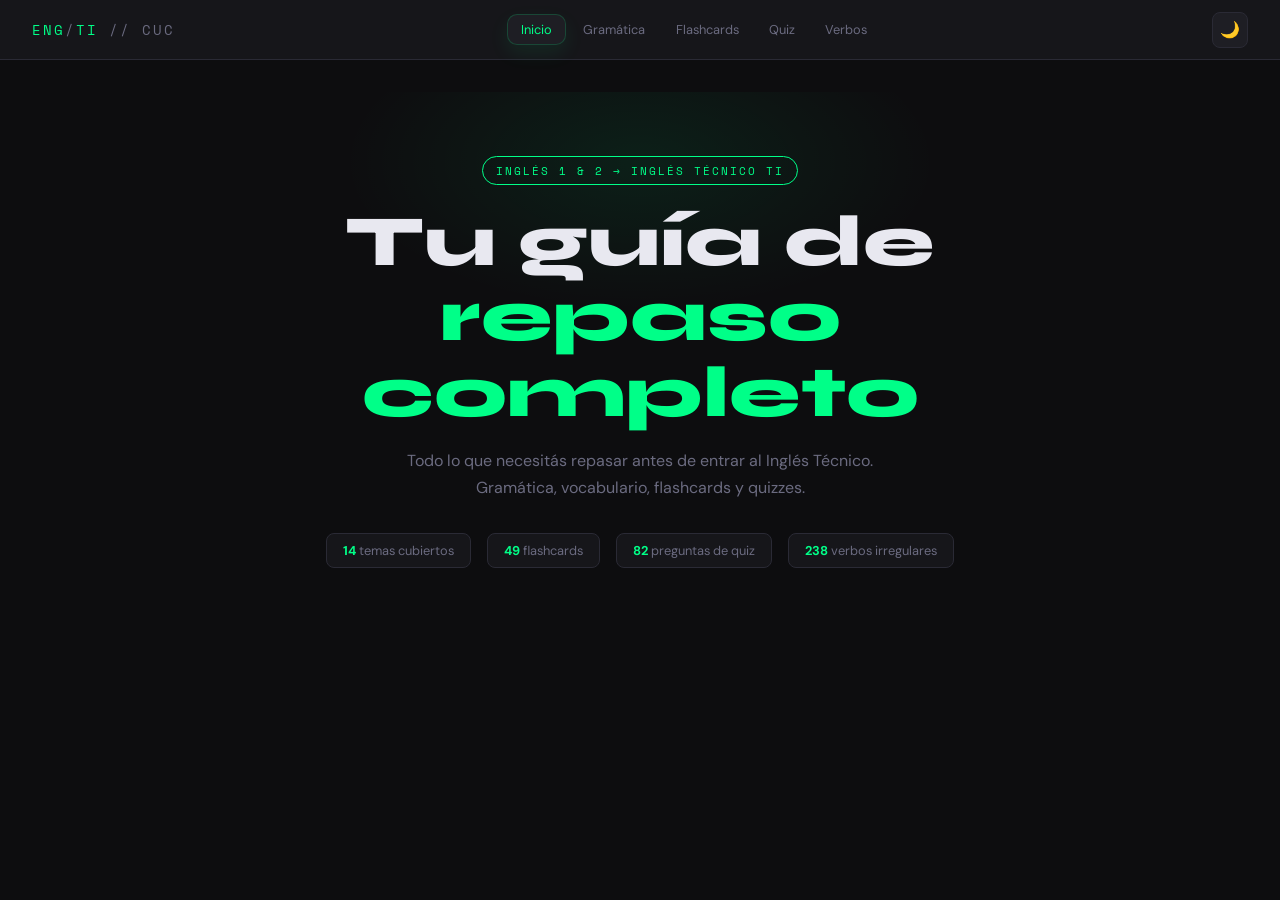
==== commit f080af65: "Add files via upload" ====
--- a/guia_ingles_interactiva.html
+++ b/guia_ingles_interactiva.html
@@ -38,6 +38,9 @@
         <div class="stat-chip"><b id="stat-flashcards">0</b> flashcards</div>
         <div class="stat-chip"><b id="stat-quiz">0</b> preguntas de quiz</div>
         <div class="stat-chip"><b id="stat-verbs">0</b> verbos irregulares</div>
+      </div>
+      <div class="offline-notice" id="quizRecordNotice" style="display:none; margin-top: 1rem; background: rgba(0, 255, 136, 0.08); border-color: rgba(0, 255, 136, 0.2); color: var(--accent);">
+        <span>🏆 Récord Histórico: <strong id="stat-quiz-record">0%</strong> de aciertos</span>
       </div>
       <div class="offline-notice" id="offlineNotice" style="display:none;">
         <span>📱 Modo offline disponible — app cacheada para uso sin conexión</span>
--- a/styles.css
+++ b/styles.css
@@ -1,1008 +1,1645 @@
-  :root {
-    --bg: #0d0d0f;
-    --surface: #16161a;
-    --surface2: #1e1e24;
-    --border: #2a2a35;
-    --accent: #00ff88;
-    --accent2: #00bfff;
-    --accent3: #ff6b6b;
-    --accent4: #ffd93d;
-    --text: #e8e8f0;
-    --text-muted: #6b6b80;
-    --mono: 'Space Mono', monospace;
-    --sans: 'DM Sans', sans-serif;
-    --display: 'Syne', sans-serif;
-    --radius: 12px;
-    --mode: dark;
-  }
-  .light-mode {
-    --bg: #f0f0f7;
-    --surface: #ffffff;
-    --surface2: #e8e8f2;
-    --border: #d0d0e0;
-    --accent: #00bfff;
-    --accent2: #00aaff;
-    --accent3: #cc3333;
-    --accent4: #cc9900;
-    --text: #1a1a2e;
-    --text-muted: #6b6b80;
-  }
-
-  .light-mode .topic-card:hover {
-    box-shadow: 0 8px 30px rgba(0,191,255,0.08);
-  }
-
-  .light-mode .hero::before {
-    background: radial-gradient(ellipse, rgba(0,191,255,0.08) 0%, transparent 70%);
-  }
-
-  .light-mode .nav-btn.active {
-    border: 1px solid rgba(0,191,255,0.18);
-  }
-
-  .light-mode .mob-btn.active {
-    background: rgba(0,191,255,0.12);
-    box-shadow: inset 0 0 0 1px rgba(0,191,255,0.18);
-  }
-
-  .light-mode .offline-notice {
-    background: rgba(0,191,255,0.1);
-    border: 1px solid rgba(0,191,255,0.3);
-  }
-
-  * { margin: 0; padding: 0; box-sizing: border-box; }
-html { scroll-behavior: smooth; }
+:root {
+  --bg: #0d0d0f;
+  --surface: #16161a;
+  --surface2: #1e1e24;
+  --border: #2a2a35;
+  --accent: #00ff88;
+  --accent2: #00bfff;
+  --accent3: #ff6b6b;
+  --accent4: #ffd93d;
+  --text: #e8e8f0;
+  --text-muted: #6b6b80;
+  --mono: 'Space Mono', monospace;
+  --sans: 'DM Sans', sans-serif;
+  --display: 'Syne', sans-serif;
+  --radius: 12px;
+  --mode: dark;
+}
+
+.light-mode {
+  --bg: #f0f0f7;
+  --surface: #ffffff;
+  --surface2: #e8e8f2;
+  --border: #d0d0e0;
+  --accent: #00bfff;
+  --accent2: #00aaff;
+  --accent3: #cc3333;
+  --accent4: #cc9900;
+  --text: #1a1a2e;
+  --text-muted: #6b6b80;
+}
+
+.light-mode .topic-card:hover {
+  box-shadow: 0 8px 30px rgba(0, 191, 255, 0.08);
+}
+
+.light-mode .hero::before {
+  background: radial-gradient(ellipse, rgba(0, 191, 255, 0.08) 0%, transparent 70%);
+}
+
+.light-mode .nav-btn.active {
+  border: 1px solid rgba(0, 191, 255, 0.18);
+}
+
+.light-mode .mob-btn.active {
+  background: rgba(0, 191, 255, 0.12);
+  box-shadow: inset 0 0 0 1px rgba(0, 191, 255, 0.18);
+}
+
+.light-mode .offline-notice {
+  background: rgba(0, 191, 255, 0.1);
+  border: 1px solid rgba(0, 191, 255, 0.3);
+}
+
+* {
+  margin: 0;
+  padding: 0;
+  box-sizing: border-box;
+}
+
+html {
+  scroll-behavior: smooth;
+}
+
+body {
+  font-family: var(--sans);
+  background: var(--bg);
+  color: var(--text);
+  min-height: 100vh;
+  transition: background 0.4s, color 0.4s;
+}
+
+/* ---- HEADER ---- */
+header {
+  position: sticky;
+  top: 0;
+  z-index: 100;
+  background: var(--surface);
+  border-bottom: 1px solid var(--border);
+  padding: 0 2rem;
+  display: flex;
+  align-items: center;
+  justify-content: space-between;
+  height: 60px;
+  backdrop-filter: blur(12px);
+}
+
+.logo {
+  font-family: var(--mono);
+  font-size: 0.85rem;
+  color: var(--accent);
+  letter-spacing: 2px;
+}
+
+.logo span {
+  color: var(--text-muted);
+}
+
+nav {
+  display: flex;
+  gap: 0.3rem;
+}
+
+.nav-btn {
+  background: none;
+  border: none;
+  color: var(--text-muted);
+  font-family: var(--sans);
+  font-size: 0.8rem;
+  padding: 0.4rem 0.8rem;
+  border-radius: 6px;
+  cursor: pointer;
+  transition: all 0.2s;
+}
+
+.nav-btn:hover,
+.nav-btn.active {
+  background: var(--surface2);
+  color: var(--text);
+  box-shadow: 0 8px 20px rgba(0, 255, 136, 0.08);
+}
+
+.nav-btn.active {
+  color: var(--accent);
+  border: 1px solid rgba(0, 255, 136, 0.18);
+  border-radius: 10px;
+}
+
+.nav-btn:focus-visible {
+  outline: 2px solid var(--accent);
+  outline-offset: 3px;
+}
+
+.toggle-mode {
+  background: var(--surface2);
+  border: 1px solid var(--border);
+  color: var(--text);
+  font-size: 1rem;
+  width: 36px;
+  height: 36px;
+  border-radius: 8px;
+  cursor: pointer;
+  transition: all 0.2s;
+  display: flex;
+  align-items: center;
+  justify-content: center;
+}
+
+/* ---- HERO ---- */
+.hero {
+  padding: 4rem 2rem 3rem;
+  text-align: center;
+  position: relative;
+  overflow: hidden;
+}
+
+.hero::before {
+  content: '';
+  position: absolute;
+  top: -80px;
+  left: 50%;
+  transform: translateX(-50%);
+  width: 600px;
+  height: 300px;
+  background: radial-gradient(ellipse, rgba(0, 255, 136, 0.08) 0%, transparent 70%);
+  pointer-events: none;
+}
+
+.hero-tag {
+  display: inline-block;
+  font-family: var(--mono);
+  font-size: 0.7rem;
+  color: var(--accent);
+  border: 1px solid var(--accent);
+  padding: 0.3rem 0.8rem;
+  border-radius: 20px;
+  margin-bottom: 1.2rem;
+  letter-spacing: 2px;
+  opacity: 0;
+  animation: fadeUp 0.6s 0.1s forwards;
+}
+
+.hero h1 {
+  font-family: var(--display);
+  font-size: clamp(2.5rem, 6vw, 4.5rem);
+  font-weight: 800;
+  line-height: 1.05;
+  margin-bottom: 1rem;
+  opacity: 0;
+  animation: fadeUp 0.6s 0.2s forwards;
+}
+
+.hero h1 .hl {
+  color: var(--accent);
+}
+
+.hero p {
+  color: var(--text-muted);
+  font-size: 1rem;
+  max-width: 520px;
+  margin: 0 auto 2rem;
+  line-height: 1.7;
+  opacity: 0;
+  animation: fadeUp 0.6s 0.3s forwards;
+}
+
+.stats-row {
+  display: flex;
+  gap: 1rem;
+  justify-content: center;
+  flex-wrap: wrap;
+  opacity: 0;
+  animation: fadeUp 0.6s 0.4s forwards;
+}
+
+.stat-chip {
+  background: var(--surface);
+  border: 1px solid var(--border);
+  border-radius: 8px;
+  padding: 0.5rem 1rem;
+  font-size: 0.8rem;
+  color: var(--text-muted);
+}
+
+.stat-chip b {
+  color: var(--accent);
+}
+
+.offline-notice {
+  margin-top: 1.5rem;
+  padding: 0.75rem 1rem;
+  background: rgba(0, 255, 136, 0.1);
+  border: 1px solid rgba(0, 255, 136, 0.3);
+  border-radius: 8px;
+  font-size: 0.85rem;
+  color: var(--accent);
+  text-align: center;
+  animation: fadeIn 0.5s ease-out;
+}
+
+@keyframes fadeIn {
+  from {
+    opacity: 0;
+    transform: translateY(10px);
+  }
+
+  to {
+    opacity: 1;
+    transform: translateY(0);
+  }
+}
+
+
+/* ---- SECTIONS ---- */
+.section {
+  display: none;
+  padding: 2rem;
+  max-width: 1100px;
+  margin: 0 auto;
+}
+
+.section.active {
+  display: block;
+}
+
+/* ---- GRAMMAR CARDS ---- */
+.section-title {
+  font-family: var(--display);
+  font-size: 1.8rem;
+  margin-bottom: 0.5rem;
+}
+
+.section-sub {
+  color: var(--text-muted);
+  font-size: 0.9rem;
+  margin-bottom: 2rem;
+}
+
+/* ---- GRAMMAR BOOK MODE ---- */
+.grammar-book-layout {
+  display: flex;
+  gap: 0;
+  height: 70vh;
+  min-height: 500px;
+  background: var(--surface);
+  border: 1px solid var(--border);
+  border-radius: var(--radius);
+  overflow: hidden;
+}
+
+.grammar-sidebar {
+  width: 35%;
+  min-width: 250px;
+  border-right: 1px solid var(--border);
+  overflow-y: auto;
+  background: rgba(0, 0, 0, 0.1);
+}
+
+.light-mode .grammar-sidebar {
+  background: rgba(0, 0, 0, 0.02);
+}
+
+.grammar-content {
+  width: 65%;
+  flex-grow: 1;
+  overflow-y: auto;
+  padding: 2.5rem;
+  background: var(--surface);
+  position: relative;
+}
+
+#grammarTopicList {
+  list-style: none;
+  padding: 0;
+  margin: 0;
+}
+
+.grammar-list-item {
+  display: flex;
+  align-items: center;
+  gap: 0.8rem;
+  padding: 1.2rem 1.2rem;
+  border-bottom: 1px solid var(--border);
+  cursor: pointer;
+  transition: all 0.2s;
+}
+
+.grammar-list-item:hover {
+  background: var(--surface2);
+}
+
+.grammar-list-item.active {
+  background: rgba(0, 255, 136, 0.08);
+  border-left: 4px solid var(--accent);
+  padding-left: calc(1.2rem - 4px);
+}
+
+.topic-icon-small {
+  width: 36px;
+  height: 36px;
+  border-radius: 8px;
+  display: flex;
+  align-items: center;
+  justify-content: center;
+  font-size: 1.1rem;
+  flex-shrink: 0;
+}
+
+.topic-list-info {
+  display: flex;
+  flex-direction: column;
+  gap: 0.3rem;
+}
+
+.topic-list-title {
+  font-size: 0.95rem;
+  font-weight: 600;
+  line-height: 1.2;
+  font-family: var(--sans);
+}
+
+.grammar-empty-state {
+  display: flex;
+  flex-direction: column;
+  align-items: center;
+  justify-content: center;
+  height: 100%;
+  color: var(--text-muted);
+  text-align: center;
+}
+
+.empty-icon {
+  font-size: 4rem;
+  margin-bottom: 1rem;
+  opacity: 0.5;
+}
+
+/* Detail Area */
+.grammar-back-btn {
+  display: none;
+  background: var(--surface2);
+  border: 1px solid var(--border);
+  color: var(--text);
+  font-family: var(--sans);
+  font-size: 0.85rem;
+  cursor: pointer;
+  margin-bottom: 1.5rem;
+  padding: 0.5rem 1rem;
+  border-radius: 6px;
+  transition: all 0.2s;
+}
+
+.grammar-back-btn:hover {
+  border-color: var(--accent);
+  color: var(--accent);
+}
+
+.topic-detail-header {
+  display: flex;
+  align-items: center;
+  gap: 1.2rem;
+  margin-bottom: 1.5rem;
+  padding-bottom: 1.5rem;
+  border-bottom: 1px solid var(--border);
+}
+
+.topic-icon-large {
+  width: 60px;
+  height: 60px;
+  border-radius: 12px;
+  display: flex;
+  align-items: center;
+  justify-content: center;
+  font-size: 2rem;
+  flex-shrink: 0;
+}
+
+.topic-detail-header h2 {
+  font-family: var(--display);
+  font-size: 1.8rem;
+  margin-bottom: 0.4rem;
+}
+
+.topic-desc {
+  font-size: 1.05rem;
+  line-height: 1.6;
+  margin-bottom: 1.5rem;
+  color: var(--text);
+}
+
+.detail-subtitle {
+  font-family: var(--sans);
+  font-size: 1.1rem;
+  margin: 2rem 0 1rem;
+  color: var(--accent2);
+  font-weight: 600;
+}
+
+.topic-badge {
+  margin-left: auto;
+  font-family: var(--mono);
+  font-size: 0.65rem;
+  padding: 0.2rem 0.5rem;
+  border-radius: 4px;
+  flex-shrink: 0;
+}
+
+.badge-1 {
+  background: rgba(0, 191, 255, 0.15);
+  color: var(--accent2);
+}
+
+.badge-2 {
+  background: rgba(0, 255, 136, 0.15);
+  color: var(--accent);
+}
+
+/* Formula box */
+.formula {
+  font-family: var(--mono);
+  font-size: 0.75rem;
+  background: var(--surface2);
+  border-left: 3px solid var(--accent);
+  padding: 0.5rem 0.8rem;
+  border-radius: 0 6px 6px 0;
+  color: var(--accent);
+  margin-bottom: 0.8rem;
+  word-break: break-word;
+}
+
+/* Examples */
+.examples {
+  display: flex;
+  flex-direction: column;
+  gap: 0.3rem;
+}
+
+.ex-row {
+  display: flex;
+  gap: 0.5rem;
+  align-items: flex-start;
+  font-size: 0.8rem;
+}
+
+.ex-label {
+  font-family: var(--mono);
+  font-size: 0.65rem;
+  padding: 0.15rem 0.4rem;
+  border-radius: 3px;
+  flex-shrink: 0;
+  margin-top: 1px;
+}
+
+.ex-label.pos {
+  background: rgba(0, 255, 136, 0.15);
+  color: var(--accent);
+}
+
+.ex-label.neg {
+  background: rgba(255, 107, 107, 0.15);
+  color: var(--accent3);
+}
+
+.ex-label.q {
+  background: rgba(0, 191, 255, 0.15);
+  color: var(--accent2);
+}
+
+.ex-label.kw {
+  background: rgba(255, 217, 61, 0.15);
+  color: var(--accent4);
+}
+
+.ex-text {
+  color: var(--text);
+  line-height: 1.5;
+}
+
+/* Table */
+.ref-table {
+  width: 100%;
+  border-collapse: collapse;
+  font-size: 0.82rem;
+  margin-top: 0.8rem;
+}
+
+.ref-table th {
+  background: var(--surface2);
+  color: var(--accent);
+  font-family: var(--mono);
+  font-size: 0.7rem;
+  font-weight: 700;
+  letter-spacing: 1px;
+  padding: 0.6rem 0.8rem;
+  text-align: left;
+  border-bottom: 1px solid var(--border);
+}
+
+.ref-table td {
+  padding: 0.5rem 0.8rem;
+  border-bottom: 1px solid var(--border);
+  color: var(--text);
+  vertical-align: top;
+  line-height: 1.5;
+}
+
+.ref-table tr:last-child td {
+  border-bottom: none;
+}
+
+.ref-table tr:nth-child(even) td {
+  background: rgba(255, 255, 255, 0.02);
+}
+
+/* ---- ANALOGY BLOCK ---- */
+.analogy-block {
+  display: flex;
+  align-items: flex-start;
+  gap: 1.2rem;
+  margin-top: 2rem;
+  padding: 1.2rem 1.4rem;
+  background: rgba(255, 217, 61, 0.07);
+  border: 1px solid rgba(255, 217, 61, 0.25);
+  border-left: 4px solid var(--accent4);
+  border-radius: var(--radius);
+  animation: feedbackIn 0.3s ease;
+}
+
+.light-mode .analogy-block {
+  background: rgba(204, 153, 0, 0.07);
+  border-color: rgba(204, 153, 0, 0.25);
+  border-left-color: var(--accent4);
+}
+
+.analogy-emoji {
+  font-size: 2.4rem;
+  line-height: 1;
+  flex-shrink: 0;
+  margin-top: 2px;
+}
+
+.analogy-body {
+  display: flex;
+  flex-direction: column;
+  gap: 0.5rem;
+}
+
+.analogy-label {
+  font-family: var(--mono);
+  font-size: 0.65rem;
+  color: var(--accent4);
+  letter-spacing: 1.5px;
+  text-transform: uppercase;
+  font-weight: 700;
+}
+
+.analogy-text {
+  font-size: 0.9rem;
+  line-height: 1.7;
+  color: var(--text);
+  margin: 0;
+}
+
+.analogy-text strong {
+  color: var(--accent4);
+}
+
+.analogy-text em {
+  color: var(--accent2);
+  font-style: italic;
+}
+
+/* ---- FLASHCARDS ---- */
+.flashcards-grid {
+  display: grid;
+  grid-template-columns: repeat(auto-fill, minmax(260px, 1fr));
+  gap: 1rem;
+  max-height: 65vh;
+  overflow-y: auto;
+  scroll-behavior: smooth;
+  padding-right: 4px;
+  /* small gap so cards don't clip on the scrollbar */
+}
+
+.flashcard {
+  height: 160px;
+  perspective: 800px;
+  cursor: pointer;
+}
+
+.fc-inner {
+  width: 100%;
+  height: 100%;
+  position: relative;
+  transform-style: preserve-3d;
+  transition: transform 0.5s cubic-bezier(0.4, 0, 0.2, 1);
+}
+
+.flashcard.flipped .fc-inner {
+  transform: rotateY(180deg);
+}
+
+.fc-front,
+.fc-back {
+  position: absolute;
+  width: 100%;
+  height: 100%;
+  backface-visibility: hidden;
+  border-radius: var(--radius);
+  display: flex;
+  flex-direction: column;
+  align-items: center;
+  justify-content: center;
+  padding: 1.2rem;
+  text-align: center;
+  border: 1px solid var(--border);
+}
+
+.fc-front {
+  background: var(--surface);
+}
+
+.fc-back {
+  background: var(--surface2);
+  transform: rotateY(180deg);
+  border-color: var(--accent);
+}
+
+.fc-category {
+  font-family: var(--mono);
+  font-size: 0.6rem;
+  color: var(--text-muted);
+  letter-spacing: 1px;
+  margin-bottom: 0.5rem;
+}
+
+.fc-question {
+  font-size: 0.9rem;
+  font-weight: 600;
+  line-height: 1.4;
+}
+
+.fc-answer {
+  font-family: var(--mono);
+  font-size: 0.85rem;
+  color: var(--accent);
+  line-height: 1.5;
+}
+
+.fc-hint {
+  font-size: 0.72rem;
+  color: var(--text-muted);
+  margin-top: 0.5rem;
+  line-height: 1.4;
+}
+
+.fc-tap {
+  font-size: 0.65rem;
+  color: var(--text-muted);
+  margin-top: 0.8rem;
+  font-family: var(--mono);
+}
+
+.fc-controls {
+  display: flex;
+  gap: 1rem;
+  justify-content: center;
+  margin-bottom: 1.5rem;
+  flex-wrap: wrap;
+}
+
+.fc-filter-btn {
+  background: var(--surface);
+  border: 1px solid var(--border);
+  color: var(--text-muted);
+  font-family: var(--sans);
+  font-size: 0.8rem;
+  padding: 0.4rem 1rem;
+  border-radius: 20px;
+  cursor: pointer;
+  transition: all 0.2s;
+}
+
+.fc-filter-btn.active {
+  background: var(--accent);
+  color: #000;
+  border-color: var(--accent);
+  font-weight: 700;
+}
+
+/* ---- QUIZ ---- */
+.quiz-wrapper {
+  max-width: 680px;
+  margin: 0 auto;
+}
+
+.quiz-header {
+  display: flex;
+  align-items: center;
+  justify-content: space-between;
+  margin-bottom: 1.5rem;
+}
+
+.quiz-progress-bar {
+  flex: 1;
+  height: 4px;
+  background: var(--surface2);
+  border-radius: 2px;
+  margin: 0 1rem;
+  overflow: hidden;
+}
+
+.quiz-progress-fill {
+  height: 100%;
+  background: var(--accent);
+  border-radius: 2px;
+  transition: width 0.5s cubic-bezier(0.4, 0, 0.2, 1);
+}
+
+.quiz-count {
+  font-family: var(--mono);
+  font-size: 0.8rem;
+  color: var(--text-muted);
+}
+
+.quiz-score-badge {
+  font-family: var(--mono);
+  font-size: 0.75rem;
+  background: var(--surface2);
+  padding: 0.3rem 0.7rem;
+  border-radius: 6px;
+  color: var(--accent4);
+  transition: transform 0.2s;
+}
+
+/* Card entrance / exit animations */
+@keyframes quizSlideIn {
+  from {
+    opacity: 0;
+    transform: translateX(32px);
+  }
+
+  to {
+    opacity: 1;
+    transform: translateX(0);
+  }
+}
+
+@keyframes quizSlideOut {
+  from {
+    opacity: 1;
+    transform: translateX(0);
+  }
+
+  to {
+    opacity: 0;
+    transform: translateX(-32px);
+  }
+}
+
+.quiz-card {
+  background: var(--surface);
+  border: 1px solid var(--border);
+  border-radius: var(--radius);
+  padding: 2rem;
+  margin-bottom: 1.2rem;
+}
+
+.quiz-card.quiz-slide-in {
+  animation: quizSlideIn 0.28s cubic-bezier(0.2, 0, 0, 1) forwards;
+}
+
+.quiz-card.quiz-slide-out {
+  animation: quizSlideOut 0.24s cubic-bezier(0.4, 0, 1, 1) forwards;
+}
+
+.quiz-category {
+  font-family: var(--mono);
+  font-size: 0.65rem;
+  color: var(--accent2);
+  letter-spacing: 2px;
+  margin-bottom: 1rem;
+}
+
+.quiz-question {
+  font-size: 1.1rem;
+  font-weight: 600;
+  line-height: 1.5;
+  margin-bottom: 1.5rem;
+}
+
+.quiz-options {
+  display: flex;
+  flex-direction: column;
+  gap: 0.7rem;
+}
+
+.quiz-option {
+  background: var(--surface2);
+  border: 1px solid var(--border);
+  border-radius: 8px;
+  padding: 0.9rem 1.2rem;
+  cursor: pointer;
+  font-size: 0.9rem;
+  transition: border-color 0.18s, background 0.18s, transform 0.12s;
+  text-align: left;
+  color: var(--text);
+  font-family: var(--sans);
+  display: flex;
+  align-items: center;
+  gap: 0.8rem;
+}
+
+.quiz-option:hover:not(:disabled) {
+  border-color: var(--accent2);
+  background: rgba(0, 191, 255, 0.06);
+  transform: translateX(3px);
+}
+
+.quiz-option.correct {
+  border-color: var(--accent);
+  background: rgba(0, 255, 136, 0.12);
+  color: var(--accent);
+  transform: none;
+}
+
+.quiz-option.wrong {
+  border-color: var(--accent3);
+  background: rgba(255, 107, 107, 0.12);
+  color: var(--accent3);
+  transform: none;
+}
+
+.quiz-option:disabled {
+  cursor: default;
+}
+
+.opt-letter {
+  font-family: var(--mono);
+  font-size: 0.7rem;
+  width: 22px;
+  height: 22px;
+  border-radius: 4px;
+  background: var(--border);
+  display: flex;
+  align-items: center;
+  justify-content: center;
+  flex-shrink: 0;
+  color: var(--text-muted);
+  transition: background 0.18s, color 0.18s;
+}
+
+.quiz-option.correct .opt-letter {
+  background: var(--accent);
+  color: #000;
+}
+
+.quiz-option.wrong .opt-letter {
+  background: var(--accent3);
+  color: #fff;
+}
+
+/* Feedback block */
+.quiz-feedback {
+  display: none;
+  align-items: flex-start;
+  gap: 0.5rem;
+  padding: 0.9rem 1rem;
+  border-radius: 8px;
+  font-size: 0.85rem;
+  margin-top: 1rem;
+  line-height: 1.6;
+  animation: feedbackIn 0.2s ease;
+}
+
+@keyframes feedbackIn {
+  from {
+    opacity: 0;
+    transform: translateY(-6px);
+  }
+
+  to {
+    opacity: 1;
+    transform: translateY(0);
+  }
+}
+
+.quiz-feedback.show {
+  display: flex;
+}
+
+.quiz-feedback.correct {
+  background: rgba(0, 255, 136, 0.1);
+  color: var(--accent);
+  border: 1px solid rgba(0, 255, 136, 0.25);
+}
+
+.quiz-feedback.wrong {
+  background: rgba(255, 107, 107, 0.1);
+  color: var(--accent3);
+  border: 1px solid rgba(255, 107, 107, 0.25);
+}
+
+.fb-icon {
+  font-weight: 700;
+  font-size: 1rem;
+  flex-shrink: 0;
+  margin-top: 1px;
+}
+
+/* Next button with timer bar */
+.quiz-next-btn {
+  position: relative;
+  width: 100%;
+  padding: 0.85rem 1.4rem;
+  background: var(--accent);
+  color: #000;
+  border: none;
+  border-radius: 8px;
+  font-family: var(--sans);
+  font-weight: 700;
+  font-size: 0.9rem;
+  cursor: pointer;
+  display: none;
+  margin-top: 0.8rem;
+  transition: opacity 0.15s, transform 0.15s;
+  text-align: left;
+}
+
+.quiz-next-btn:hover {
+  opacity: 0.9;
+  transform: translateY(-1px);
+}
+
+.quiz-next-btn.show {
+  display: block;
+}
+
+.next-arrow {
+  margin-left: 0.3rem;
+  display: inline-block;
+  transition: transform 0.2s;
+}
+
+.quiz-next-btn:hover .next-arrow {
+  transform: translateX(4px);
+}
+
+/* Result screen */
+.quiz-result {
+  text-align: center;
+  padding: 3rem 2rem;
+  background: var(--surface);
+  border: 1px solid var(--border);
+  border-radius: var(--radius);
+}
+
+.quiz-result-emoji {
+  font-size: 3.5rem;
+  margin-bottom: 0.8rem;
+  animation: bounce 0.6s ease;
+}
+
+.quiz-result h2 {
+  font-family: var(--display);
+  font-size: 1.6rem;
+  margin-bottom: 1rem;
+}
+
+.quiz-result-score {
+  font-family: var(--display);
+  font-size: 4.5rem;
+  font-weight: 800;
+  color: var(--accent);
+  line-height: 1;
+  margin-bottom: 0.3rem;
+}
+
+.quiz-result-score span {
+  font-size: 2rem;
+  color: var(--text-muted);
+  font-weight: 400;
+}
+
+.quiz-result-pct {
+  font-family: var(--mono);
+  font-size: 1rem;
+  color: var(--accent2);
+  margin-bottom: 0.6rem;
+}
+
+.quiz-result-msg {
+  color: var(--text-muted);
+  font-size: 0.95rem;
+  margin-bottom: 1.8rem;
+}
+
+.quiz-restart-btn {
+  background: var(--surface2);
+  border: 1px solid var(--border);
+  color: var(--text);
+  font-family: var(--sans);
+  font-size: 0.95rem;
+  padding: 0.8rem 2rem;
+  border-radius: 8px;
+  cursor: pointer;
+  transition: all 0.2s;
+  font-weight: 600;
+}
+
+.quiz-restart-btn:hover {
+  border-color: var(--accent);
+  color: var(--accent);
+  transform: translateY(-2px);
+}
+
+/* ---- IRREGULAR VERBS TABLE ---- */
+.verbs-search {
+  width: 100%;
+  background: var(--surface);
+  border: 1px solid var(--border);
+  border-radius: 8px;
+  padding: 0.7rem 1rem;
+  color: var(--text);
+  font-family: var(--sans);
+  font-size: 0.9rem;
+  margin-bottom: 1rem;
+  outline: none;
+  transition: border-color 0.2s;
+}
+
+.verbs-search:focus {
+  border-color: var(--accent);
+}
+
+.verbs-accordion-wrap {
+  display: flex;
+  flex-direction: column;
+  gap: 0.5rem;
+  max-width: 600px;
+  margin: 0 auto;
+}
+
+/* Back bar for verb category view — stays above the scrollable list */
+.verb-back-bar {
+  display: flex;
+  align-items: center;
+  gap: 1rem;
+  padding: 0.6rem 0 0.8rem;
+  margin-bottom: 0.5rem;
+  border-bottom: 1px solid var(--border);
+  max-width: 600px;
+  margin-left: auto;
+  margin-right: auto;
+}
+
+.verb-back-btn {
+  display: inline-flex !important;
+  white-space: nowrap;
+  flex-shrink: 0;
+  margin-bottom: 0 !important;
+}
+
+.verb-cat-label {
+  font-family: var(--display);
+  font-size: 1rem;
+  color: var(--text);
+  font-weight: 700;
+  overflow: hidden;
+  text-overflow: ellipsis;
+  white-space: nowrap;
+}
+
+/* Internal scrolling: only the verb list scrolls, back button stays above */
+#verbsBody {
+  max-height: 65vh;
+  overflow-y: auto;
+  scroll-behavior: smooth;
+}
+
+/* Remove the has-back-bar padding hack */
+#verbs.has-back-bar {
+  padding-top: 2rem;
+}
+
+.verb-accordion-item {
+  background: var(--surface);
+  border: 1px solid var(--border);
+  border-radius: var(--radius);
+  overflow: hidden;
+  transition: all 0.2s;
+}
+
+.verb-accordion-item:hover {
+  border-color: var(--border);
+  background: var(--surface2);
+}
+
+.verb-accordion-item.expanded {
+  border-color: var(--accent);
+  box-shadow: 0 4px 15px rgba(0, 255, 136, 0.05);
+}
+
+.verb-acc-header {
+  display: flex;
+  justify-content: space-between;
+  align-items: center;
+  padding: 1rem 1.2rem;
+  cursor: pointer;
+  user-select: none;
+}
+
+.verb-acc-title {
+  display: flex;
+  align-items: center;
+  gap: 0.8rem;
+  font-family: var(--mono);
+  font-size: 0.95rem;
+}
+
+.v-present {
+  color: var(--text);
+}
+
+.v-arrow {
+  color: var(--text-muted);
+  font-size: 0.8rem;
+}
+
+.v-past {
+  color: var(--accent);
+  font-weight: bold;
+}
+
+.v-chevron {
+  color: var(--text-muted);
+  font-size: 0.7rem;
+  transition: transform 0.2s;
+}
+
+.verb-accordion-item.expanded .v-chevron {
+  color: var(--accent);
+}
+
+.verb-acc-content {
+  max-height: 0;
+  overflow: hidden;
+  transition: max-height 0.3s cubic-bezier(0, 1, 0, 1);
+}
+
+.verb-accordion-item.expanded .verb-acc-content {
+  max-height: 200px;
+  transition: max-height 0.3s ease-in-out;
+}
+
+.verb-acc-inner {
+  padding: 0 1.2rem 1.2rem 1.2rem;
+  border-top: 1px dashed rgba(255, 255, 255, 0.1);
+  margin-top: 0.5rem;
+  padding-top: 1rem;
+  display: flex;
+  flex-direction: column;
+  gap: 0.8rem;
+}
+
+.light-mode .verb-acc-inner {
+  border-top-color: rgba(0, 0, 0, 0.1);
+}
+
+.verb-phonetic {
+  font-family: var(--mono);
+  font-size: 0.85rem;
+  color: var(--accent2);
+  background: rgba(0, 191, 255, 0.1);
+  padding: 0.4rem 0.8rem;
+  border-radius: 6px;
+  display: inline-block;
+  align-self: flex-start;
+}
+
+.verb-example {
+  font-size: 0.95rem;
+  line-height: 1.5;
+  color: var(--text);
+  font-style: italic;
+}
+
+.verb-empty {
+  text-align: center;
+  color: var(--text-muted);
+  padding: 3rem;
+}
+
+/* ---- VERB TABS AND CARDS ---- */
+.verb-tab-btn {
+  flex: 1;
+  background: none;
+  border: none;
+  padding: 1rem;
+  color: var(--text-light);
+  font-weight: bold;
+  border-bottom: 2px solid transparent;
+  cursor: pointer;
+  transition: all 0.3s ease;
+  font-size: 1rem;
+}
+
+.verb-tab-btn:hover {
+  color: var(--text);
+}
+
+.verb-tab-btn.active {
+  color: var(--primary);
+  border-bottom: 2px solid var(--primary);
+}
+
+.verb-cat-grid {
+  display: grid;
+  grid-template-columns: repeat(auto-fill, minmax(140px, 1fr));
+  gap: 1rem;
+  margin-top: 1rem;
+}
+
+.verb-cat-card {
+  background: var(--surface2);
+  border: 1px solid var(--border);
+  border-radius: 12px;
+  padding: 1.5rem 1rem;
+  text-align: center;
+  cursor: pointer;
+  transition: all 0.3s ease;
+  display: flex;
+  flex-direction: column;
+  align-items: center;
+  justify-content: center;
+  min-height: 120px;
+}
+
+.verb-cat-card:hover {
+  transform: translateY(-5px);
+  border-color: var(--primary);
+  box-shadow: 0 5px 15px rgba(0, 255, 136, 0.1);
+}
+
+.verb-cat-title {
+  font-weight: bold;
+  color: var(--text);
+  margin-bottom: 0.5rem;
+  font-size: 0.95rem;
+}
+
+.verb-cat-count {
+  font-size: 0.8rem;
+  color: var(--text-light);
+  background: rgba(255, 255, 255, 0.05);
+  padding: 0.2rem 0.6rem;
+  border-radius: 10px;
+  display: inline-block;
+}
+
+.light-mode .verb-cat-count {
+  background: rgba(0, 0, 0, 0.05);
+}
+
+/* ---- ANIMATIONS ---- */
+@keyframes fadeUp {
+  from {
+    opacity: 0;
+    transform: translateY(16px);
+  }
+
+  to {
+    opacity: 1;
+    transform: translateY(0);
+  }
+}
+
+@keyframes slideInLeft {
+  from {
+    opacity: 0;
+    transform: translateX(-30px);
+  }
+
+  to {
+    opacity: 1;
+    transform: translateX(0);
+  }
+}
+
+@keyframes slideInRight {
+  from {
+    opacity: 0;
+    transform: translateX(30px);
+  }
+
+  to {
+    opacity: 1;
+    transform: translateX(0);
+  }
+}
+
+@keyframes bounce {
+
+  0%,
+  20%,
+  50%,
+  80%,
+  100% {
+    transform: translateY(0);
+  }
+
+  40% {
+    transform: translateY(-10px);
+  }
+
+  60% {
+    transform: translateY(-5px);
+  }
+}
+
+@keyframes pulse {
+  0% {
+    transform: scale(1);
+  }
+
+  50% {
+    transform: scale(1.05);
+  }
+
+  100% {
+    transform: scale(1);
+  }
+}
+
+@keyframes glow {
+
+  0%,
+  100% {
+    box-shadow: 0 0 5px rgba(0, 255, 136, 0.3);
+  }
+
+  50% {
+    box-shadow: 0 0 20px rgba(0, 255, 136, 0.6);
+  }
+}
+
+.fade-in {
+  opacity: 0;
+  animation: fadeUp 0.4s forwards;
+}
+
+.slide-left {
+  opacity: 0;
+  animation: slideInLeft 0.5s forwards;
+}
+
+.slide-right {
+  opacity: 0;
+  animation: slideInRight 0.5s forwards;
+}
+
+.bounce-in {
+  animation: bounce 0.6s;
+}
+
+.pulse {
+  animation: pulse 2s infinite;
+}
+
+.glow {
+  animation: glow 2s infinite;
+}
+
+/* ---- RESPONSIVE ---- */
+@media (max-width: 768px) {
+  .grammar-book-layout {
+    flex-direction: column;
+    height: auto;
+    min-height: 60vh;
+  }
+
+  .grammar-sidebar {
+    width: 100%;
+    border-right: none;
+    border-bottom: 1px solid var(--border);
+    max-height: 50vh;
+  }
+
+  .grammar-content {
+    width: 100%;
+    display: none;
+    padding: 1.5rem;
+  }
+
+  .grammar-book-layout.detail-open .grammar-sidebar {
+    display: none;
+  }
+
+  .grammar-book-layout.detail-open .grammar-content {
+    display: block;
+  }
+
+  .grammar-back-btn {
+    display: inline-block;
+  }
+}
+
+@media (max-width: 600px) {
+  nav {
+    display: none;
+  }
+
+  .hero h1 {
+    font-size: 2rem;
+  }
+
+  .flashcards-grid {
+    grid-template-columns: 1fr 1fr;
+  }
+
+  header {
+    padding: 0 1rem;
+  }
+
+  .section {
+    padding: 1.2rem;
+  }
+}
+
+/* Mobile nav */
+.mobile-nav {
+  display: none;
+  position: fixed;
+  bottom: 0;
+  left: 0;
+  right: 0;
+  background: rgba(22, 22, 26, 0.96);
+  border-top: 1px solid var(--border);
+  padding: 0.5rem 0.75rem;
+  justify-content: space-around;
+  z-index: 100;
+  backdrop-filter: blur(10px);
+}
+
+@media (max-width: 600px) {
+  .mobile-nav {
+    display: flex;
+  }
+
   body {
-    font-family: var(--sans);
-    background: var(--bg);
-    color: var(--text);
-    min-height: 100vh;
-    transition: background 0.4s, color 0.4s;
-  }
-
-  /* ---- HEADER ---- */
-  header {
-    position: sticky;
-    top: 0;
-    z-index: 100;
-    background: var(--surface);
-    border-bottom: 1px solid var(--border);
-    padding: 0 2rem;
-    display: flex;
-    align-items: center;
-    justify-content: space-between;
-    height: 60px;
-    backdrop-filter: blur(12px);
-  }
-  .logo {
-    font-family: var(--mono);
-    font-size: 0.85rem;
-    color: var(--accent);
-    letter-spacing: 2px;
-  }
-  .logo span { color: var(--text-muted); }
-  nav { display: flex; gap: 0.3rem; }
-  .nav-btn {
-    background: none;
-    border: none;
-    color: var(--text-muted);
-    font-family: var(--sans);
-    font-size: 0.8rem;
-    padding: 0.4rem 0.8rem;
-    border-radius: 6px;
-    cursor: pointer;
-    transition: all 0.2s;
-  }
-  .nav-btn:hover, .nav-btn.active {
-    background: var(--surface2);
-    color: var(--text);
-    box-shadow: 0 8px 20px rgba(0,255,136,0.08);
-  }
-  .nav-btn.active {
-    color: var(--accent);
-    border: 1px solid rgba(0,255,136,0.18);
-    border-radius: 10px;
-  }
-  .nav-btn:focus-visible {
-    outline: 2px solid var(--accent);
-    outline-offset: 3px;
-  }
-  .toggle-mode {
-    background: var(--surface2);
-    border: 1px solid var(--border);
-    color: var(--text);
-    font-size: 1rem;
-    width: 36px; height: 36px;
-    border-radius: 8px;
-    cursor: pointer;
-    transition: all 0.2s;
-    display: flex; align-items: center; justify-content: center;
-  }
-
-  /* ---- HERO ---- */
-  .hero {
-    padding: 4rem 2rem 3rem;
-    text-align: center;
-    position: relative;
-    overflow: hidden;
-  }
-  .hero::before {
-    content: '';
-    position: absolute;
-    top: -80px; left: 50%;
-    transform: translateX(-50%);
-    width: 600px; height: 300px;
-    background: radial-gradient(ellipse, rgba(0,255,136,0.08) 0%, transparent 70%);
-    pointer-events: none;
-  }
-  .hero-tag {
-    display: inline-block;
-    font-family: var(--mono);
-    font-size: 0.7rem;
-    color: var(--accent);
-    border: 1px solid var(--accent);
-    padding: 0.3rem 0.8rem;
-    border-radius: 20px;
-    margin-bottom: 1.2rem;
-    letter-spacing: 2px;
-    opacity: 0;
-    animation: fadeUp 0.6s 0.1s forwards;
-  }
-  .hero h1 {
-    font-family: var(--display);
-    font-size: clamp(2.5rem, 6vw, 4.5rem);
-    font-weight: 800;
-    line-height: 1.05;
-    margin-bottom: 1rem;
-    opacity: 0;
-    animation: fadeUp 0.6s 0.2s forwards;
-  }
-  .hero h1 .hl { color: var(--accent); }
-  .hero p {
-    color: var(--text-muted);
-    font-size: 1rem;
-    max-width: 520px;
-    margin: 0 auto 2rem;
-    line-height: 1.7;
-    opacity: 0;
-    animation: fadeUp 0.6s 0.3s forwards;
-  }
-  .stats-row {
-    display: flex;
-    gap: 1rem;
-    justify-content: center;
-    flex-wrap: wrap;
-    opacity: 0;
-    animation: fadeUp 0.6s 0.4s forwards;
-  }
-  .stat-chip {
-    background: var(--surface);
-    border: 1px solid var(--border);
-    border-radius: 8px;
-    padding: 0.5rem 1rem;
-    font-size: 0.8rem;
-    color: var(--text-muted);
-  }
-  .stat-chip b { color: var(--accent); }
-
-  .offline-notice {
-    margin-top: 1.5rem;
-    padding: 0.75rem 1rem;
-    background: rgba(0,255,136,0.1);
-    border: 1px solid rgba(0,255,136,0.3);
-    border-radius: 8px;
-    font-size: 0.85rem;
-    color: var(--accent);
-    text-align: center;
-    animation: fadeIn 0.5s ease-out;
-  }
-
-  @keyframes fadeIn {
-    from { opacity: 0; transform: translateY(10px); }
-    to { opacity: 1; transform: translateY(0); }
-  }
-
-
-  /* ---- SECTIONS ---- */
-  .section { display: none; padding: 2rem; max-width: 1100px; margin: 0 auto; }
-  .section.active { display: block; }
-
-  /* ---- GRAMMAR CARDS ---- */
-  .section-title {
-    font-family: var(--display);
-    font-size: 1.8rem;
-    margin-bottom: 0.5rem;
-  }
-  .section-sub {
-    color: var(--text-muted);
-    font-size: 0.9rem;
-    margin-bottom: 2rem;
-  }
-/* ---- GRAMMAR BOOK MODE ---- */
-  .grammar-book-layout {
-    display: flex;
-    gap: 0;
-    height: 70vh;
-    min-height: 500px;
-    background: var(--surface);
-    border: 1px solid var(--border);
-    border-radius: var(--radius);
-    overflow: hidden;
-  }
-  .grammar-sidebar {
-    width: 35%;
-    min-width: 250px;
-    border-right: 1px solid var(--border);
-    overflow-y: auto;
-    background: rgba(0,0,0,0.1);
-  }
-  .light-mode .grammar-sidebar { background: rgba(0,0,0,0.02); }
-  
-  .grammar-content {
-    width: 65%;
-    flex-grow: 1;
-    overflow-y: auto;
-    padding: 2.5rem;
-    background: var(--surface);
-    position: relative;
-  }
-  
-  #grammarTopicList {
-    list-style: none;
-    padding: 0;
-    margin: 0;
-  }
-  .grammar-list-item {
-    display: flex;
-    align-items: center;
-    gap: 0.8rem;
-    padding: 1.2rem 1.2rem;
-    border-bottom: 1px solid var(--border);
-    cursor: pointer;
-    transition: all 0.2s;
-  }
-  .grammar-list-item:hover {
-    background: var(--surface2);
-  }
-  .grammar-list-item.active {
-    background: rgba(0,255,136,0.08);
-    border-left: 4px solid var(--accent);
-    padding-left: calc(1.2rem - 4px);
-  }
-  .topic-icon-small {
-    width: 36px; height: 36px;
-    border-radius: 8px;
-    display: flex; align-items: center; justify-content: center;
-    font-size: 1.1rem;
-    flex-shrink: 0;
-  }
-  .topic-list-info {
-    display: flex;
-    flex-direction: column;
-    gap: 0.3rem;
-  }
-  .topic-list-title {
-    font-size: 0.95rem;
-    font-weight: 600;
-    line-height: 1.2;
-    font-family: var(--sans);
-  }
-  
-  .grammar-empty-state {
-    display: flex;
-    flex-direction: column;
-    align-items: center;
-    justify-content: center;
-    height: 100%;
-    color: var(--text-muted);
-    text-align: center;
-  }
-  .empty-icon {
-    font-size: 4rem;
-    margin-bottom: 1rem;
-    opacity: 0.5;
-  }
-  
-  /* Detail Area */
-  .grammar-back-btn {
-    display: none;
-    background: var(--surface2);
-    border: 1px solid var(--border);
-    color: var(--text);
-    font-family: var(--sans);
-    font-size: 0.85rem;
-    cursor: pointer;
-    margin-bottom: 1.5rem;
-    padding: 0.5rem 1rem;
-    border-radius: 6px;
-    transition: all 0.2s;
-  }
-  .grammar-back-btn:hover { border-color: var(--accent); color: var(--accent); }
-  
-  .topic-detail-header {
-    display: flex;
-    align-items: center;
-    gap: 1.2rem;
-    margin-bottom: 1.5rem;
-    padding-bottom: 1.5rem;
-    border-bottom: 1px solid var(--border);
-  }
-  .topic-icon-large {
-    width: 60px; height: 60px;
-    border-radius: 12px;
-    display: flex; align-items: center; justify-content: center;
-    font-size: 2rem;
-    flex-shrink: 0;
-  }
-  .topic-detail-header h2 {
-    font-family: var(--display);
-    font-size: 1.8rem;
-    margin-bottom: 0.4rem;
-  }
-  .topic-desc {
-    font-size: 1.05rem;
-    line-height: 1.6;
-    margin-bottom: 1.5rem;
-    color: var(--text);
-  }
-  .detail-subtitle {
-    font-family: var(--sans);
-    font-size: 1.1rem;
-    margin: 2rem 0 1rem;
-    color: var(--accent2);
-    font-weight: 600;
-  }
-  
-  .topic-badge {
-    margin-left: auto;
-    font-family: var(--mono);
-    font-size: 0.65rem;
-    padding: 0.2rem 0.5rem;
-    border-radius: 4px;
-    flex-shrink: 0;
-  }
-  .badge-1 { background: rgba(0,191,255,0.15); color: var(--accent2); }
-  .badge-2 { background: rgba(0,255,136,0.15); color: var(--accent); }
-  
-  /* Formula box */
-  .formula {
-    font-family: var(--mono);
-    font-size: 0.75rem;
-    background: var(--surface2);
-    border-left: 3px solid var(--accent);
-    padding: 0.5rem 0.8rem;
-    border-radius: 0 6px 6px 0;
-    color: var(--accent);
-    margin-bottom: 0.8rem;
-    word-break: break-word;
-  }
-
-  /* Examples */
-  .examples { display: flex; flex-direction: column; gap: 0.3rem; }
-  .ex-row {
-    display: flex;
-    gap: 0.5rem;
-    align-items: flex-start;
-    font-size: 0.8rem;
-  }
-  .ex-label {
-    font-family: var(--mono);
-    font-size: 0.65rem;
-    padding: 0.15rem 0.4rem;
-    border-radius: 3px;
-    flex-shrink: 0;
-    margin-top: 1px;
-  }
-  .ex-label.pos { background: rgba(0,255,136,0.15); color: var(--accent); }
-  .ex-label.neg { background: rgba(255,107,107,0.15); color: var(--accent3); }
-  .ex-label.q { background: rgba(0,191,255,0.15); color: var(--accent2); }
-  .ex-label.kw { background: rgba(255,217,61,0.15); color: var(--accent4); }
-  .ex-text { color: var(--text); line-height: 1.5; }
-
-  /* Table */
-  .ref-table {
-    width: 100%;
-    border-collapse: collapse;
-    font-size: 0.82rem;
-    margin-top: 0.8rem;
-  }
-  .ref-table th {
-    background: var(--surface2);
-    color: var(--accent);
-    font-family: var(--mono);
-    font-size: 0.7rem;
-    font-weight: 700;
-    letter-spacing: 1px;
-    padding: 0.6rem 0.8rem;
-    text-align: left;
-    border-bottom: 1px solid var(--border);
-  }
-  .ref-table td {
-    padding: 0.5rem 0.8rem;
-    border-bottom: 1px solid var(--border);
-    color: var(--text);
-    vertical-align: top;
-    line-height: 1.5;
-  }
-  .ref-table tr:last-child td { border-bottom: none; }
-  .ref-table tr:nth-child(even) td { background: rgba(255,255,255,0.02); }
-
-  /* ---- FLASHCARDS ---- */
-  .flashcards-grid {
-    display: grid;
-    grid-template-columns: repeat(auto-fill, minmax(260px, 1fr));
-    gap: 1rem;
-    max-height: 65vh;
-    overflow-y: auto;
-    scroll-behavior: smooth;
-    padding-right: 4px; /* small gap so cards don't clip on the scrollbar */
-  }
-  .flashcard {
-    height: 160px;
-    perspective: 800px;
-    cursor: pointer;
-  }
-  .fc-inner {
-    width: 100%; height: 100%;
-    position: relative;
-    transform-style: preserve-3d;
-    transition: transform 0.5s cubic-bezier(0.4,0,0.2,1);
-  }
-  .flashcard.flipped .fc-inner { transform: rotateY(180deg); }
-  .fc-front, .fc-back {
-    position: absolute;
-    width: 100%; height: 100%;
-    backface-visibility: hidden;
-    border-radius: var(--radius);
-    display: flex;
-    flex-direction: column;
-    align-items: center;
-    justify-content: center;
-    padding: 1.2rem;
-    text-align: center;
-    border: 1px solid var(--border);
-  }
-  .fc-front {
-    background: var(--surface);
-  }
-  .fc-back {
-    background: var(--surface2);
-    transform: rotateY(180deg);
-    border-color: var(--accent);
-  }
-  .fc-category {
-    font-family: var(--mono);
-    font-size: 0.6rem;
-    color: var(--text-muted);
-    letter-spacing: 1px;
-    margin-bottom: 0.5rem;
-  }
-  .fc-question {
-    font-size: 0.9rem;
-    font-weight: 600;
-    line-height: 1.4;
-  }
-  .fc-answer {
-    font-family: var(--mono);
-    font-size: 0.85rem;
-    color: var(--accent);
-    line-height: 1.5;
-  }
-  .fc-hint {
-    font-size: 0.72rem;
-    color: var(--text-muted);
-    margin-top: 0.5rem;
-    line-height: 1.4;
-  }
-  .fc-tap {
-    font-size: 0.65rem;
-    color: var(--text-muted);
-    margin-top: 0.8rem;
-    font-family: var(--mono);
-  }
-  .fc-controls {
-    display: flex;
-    gap: 1rem;
-    justify-content: center;
-    margin-bottom: 1.5rem;
-    flex-wrap: wrap;
-  }
-  .fc-filter-btn {
-    background: var(--surface);
-    border: 1px solid var(--border);
-    color: var(--text-muted);
-    font-family: var(--sans);
-    font-size: 0.8rem;
-    padding: 0.4rem 1rem;
-    border-radius: 20px;
-    cursor: pointer;
-    transition: all 0.2s;
-  }
-  .fc-filter-btn.active {
-    background: var(--accent);
-    color: #000;
-    border-color: var(--accent);
-    font-weight: 700;
-  }
-
-  /* ---- QUIZ ---- */
-  .quiz-wrapper { max-width: 680px; margin: 0 auto; }
-  .quiz-header {
-    display: flex;
-    align-items: center;
-    justify-content: space-between;
-    margin-bottom: 1.5rem;
-  }
-  .quiz-progress-bar {
-    flex: 1;
-    height: 4px;
-    background: var(--surface2);
-    border-radius: 2px;
-    margin: 0 1rem;
-    overflow: hidden;
-  }
-  .quiz-progress-fill {
-    height: 100%;
-    background: var(--accent);
-    border-radius: 2px;
-    transition: width 0.4s ease;
-  }
-  .quiz-count {
-    font-family: var(--mono);
-    font-size: 0.8rem;
-    color: var(--text-muted);
-  }
-  .quiz-score-badge {
-    font-family: var(--mono);
-    font-size: 0.75rem;
-    background: var(--surface2);
-    padding: 0.3rem 0.7rem;
-    border-radius: 6px;
-    color: var(--accent4);
-  }
-  .quiz-card {
-    background: var(--surface);
-    border: 1px solid var(--border);
-    border-radius: var(--radius);
-    padding: 2rem;
-    margin-bottom: 1.5rem;
-  }
-  .quiz-category {
-    font-family: var(--mono);
-    font-size: 0.65rem;
-    color: var(--accent2);
-    letter-spacing: 2px;
-    margin-bottom: 1rem;
-  }
-  .quiz-question {
-    font-size: 1.1rem;
-    font-weight: 600;
-    line-height: 1.5;
-    margin-bottom: 1.5rem;
-  }
-  .quiz-options { display: flex; flex-direction: column; gap: 0.7rem; }
-  .quiz-option {
-    background: var(--surface2);
-    border: 1px solid var(--border);
-    border-radius: 8px;
-    padding: 0.9rem 1.2rem;
-    cursor: pointer;
-    font-size: 0.9rem;
-    transition: all 0.2s;
-    text-align: left;
-    color: var(--text);
-    font-family: var(--sans);
-    display: flex;
-    align-items: center;
-    gap: 0.8rem;
-  }
-  .quiz-option:hover:not(:disabled) {
-    border-color: var(--accent2);
-    background: rgba(0,191,255,0.05);
-  }
-  .quiz-option.correct {
-    border-color: var(--accent);
-    background: rgba(0,255,136,0.1);
-    color: var(--accent);
-  }
-  .quiz-option.wrong {
-    border-color: var(--accent3);
-    background: rgba(255,107,107,0.1);
-    color: var(--accent3);
-  }
-  .quiz-option:disabled { cursor: default; }
-  .opt-letter {
-    font-family: var(--mono);
-    font-size: 0.7rem;
-    width: 22px; height: 22px;
-    border-radius: 4px;
-    background: var(--border);
-    display: flex; align-items: center; justify-content: center;
-    flex-shrink: 0;
-    color: var(--text-muted);
-  }
-  .quiz-feedback {
-    padding: 0.8rem 1rem;
-    border-radius: 8px;
-    font-size: 0.85rem;
-    margin-top: 1rem;
-    display: none;
-    line-height: 1.5;
-  }
-  .quiz-feedback.show { display: block; }
-  .quiz-feedback.correct { background: rgba(0,255,136,0.1); color: var(--accent); border: 1px solid rgba(0,255,136,0.3); }
-  .quiz-feedback.wrong { background: rgba(255,107,107,0.1); color: var(--accent3); border: 1px solid rgba(255,107,107,0.3); }
-  .quiz-next-btn {
-    width: 100%;
-    padding: 0.9rem;
-    background: var(--accent);
-    color: #000;
-    border: none;
-    border-radius: 8px;
-    font-family: var(--sans);
-    font-weight: 700;
-    font-size: 0.9rem;
-    cursor: pointer;
-    display: none;
-    transition: opacity 0.2s;
-    margin-top: 0.5rem;
-  }
-  .quiz-next-btn:hover { opacity: 0.85; }
-  .quiz-next-btn.show { display: block; }
-  .quiz-results {
-    text-align: center;
-    padding: 3rem 2rem;
-    background: var(--surface);
-    border: 1px solid var(--border);
-    border-radius: var(--radius);
-  }
-  .quiz-results .score-big {
-    font-family: var(--display);
-    font-size: 5rem;
-    font-weight: 800;
-    color: var(--accent);
-    line-height: 1;
-    margin-bottom: 0.5rem;
-  }
-  .quiz-results p { color: var(--text-muted); margin-bottom: 1.5rem; }
-  .restart-btn {
-    background: var(--surface2);
-    border: 1px solid var(--border);
-    color: var(--text);
-    font-family: var(--sans);
-    font-size: 0.9rem;
-    padding: 0.7rem 1.5rem;
-    border-radius: 8px;
-    cursor: pointer;
-    transition: all 0.2s;
-  }
-  .restart-btn:hover { border-color: var(--accent); color: var(--accent); }
-
-  /* ---- IRREGULAR VERBS TABLE ---- */
-  .verbs-search {
-    width: 100%;
-    background: var(--surface);
-    border: 1px solid var(--border);
-    border-radius: 8px;
-    padding: 0.7rem 1rem;
-    color: var(--text);
-    font-family: var(--sans);
-    font-size: 0.9rem;
-    margin-bottom: 1rem;
-    outline: none;
-    transition: border-color 0.2s;
-  }
-  .verbs-search:focus { border-color: var(--accent); }
-  
-  .verbs-accordion-wrap {
-    display: flex;
-    flex-direction: column;
-    gap: 0.5rem;
-    max-width: 600px;
-    margin: 0 auto;
-  }
-
-  /* Back bar for verb category view — stays above the scrollable list */
-  .verb-back-bar {
-    display: flex;
-    align-items: center;
-    gap: 1rem;
-    padding: 0.6rem 0 0.8rem;
-    margin-bottom: 0.5rem;
-    border-bottom: 1px solid var(--border);
-    max-width: 600px;
-    margin-left: auto;
-    margin-right: auto;
-  }
-  .verb-back-btn {
-    display: inline-flex !important;
-    white-space: nowrap;
-    flex-shrink: 0;
-    margin-bottom: 0 !important;
-  }
-  .verb-cat-label {
-    font-family: var(--display);
-    font-size: 1rem;
-    color: var(--text);
-    font-weight: 700;
-    overflow: hidden;
-    text-overflow: ellipsis;
-    white-space: nowrap;
-  }
-  /* Internal scrolling: only the verb list scrolls, back button stays above */
-  #verbsBody {
-    max-height: 65vh;
-    overflow-y: auto;
-    scroll-behavior: smooth;
-  }
-  /* Remove the has-back-bar padding hack */
-  #verbs.has-back-bar { padding-top: 2rem; }
-  .verb-accordion-item {
-    background: var(--surface);
-    border: 1px solid var(--border);
-    border-radius: var(--radius);
-    overflow: hidden;
-    transition: all 0.2s;
-  }
-  .verb-accordion-item:hover {
-    border-color: var(--border);
-    background: var(--surface2);
-  }
-  .verb-accordion-item.expanded {
-    border-color: var(--accent);
-    box-shadow: 0 4px 15px rgba(0, 255, 136, 0.05);
-  }
-  .verb-acc-header {
-    display: flex;
-    justify-content: space-between;
-    align-items: center;
-    padding: 1rem 1.2rem;
-    cursor: pointer;
-    user-select: none;
-  }
-  .verb-acc-title {
-    display: flex;
-    align-items: center;
-    gap: 0.8rem;
-    font-family: var(--mono);
-    font-size: 0.95rem;
-  }
-  .v-present { color: var(--text); }
-  .v-arrow { color: var(--text-muted); font-size: 0.8rem; }
-  .v-past { color: var(--accent); font-weight: bold; }
-  .v-chevron {
-    color: var(--text-muted);
-    font-size: 0.7rem;
-    transition: transform 0.2s;
-  }
-  .verb-accordion-item.expanded .v-chevron {
-    color: var(--accent);
-  }
-  .verb-acc-content {
-    max-height: 0;
-    overflow: hidden;
-    transition: max-height 0.3s cubic-bezier(0, 1, 0, 1);
-  }
-  .verb-accordion-item.expanded .verb-acc-content {
-    max-height: 200px;
-    transition: max-height 0.3s ease-in-out;
-  }
-  .verb-acc-inner {
-    padding: 0 1.2rem 1.2rem 1.2rem;
-    border-top: 1px dashed rgba(255, 255, 255, 0.1);
-    margin-top: 0.5rem;
-    padding-top: 1rem;
-    display: flex;
-    flex-direction: column;
-    gap: 0.8rem;
-  }
-  .light-mode .verb-acc-inner { border-top-color: rgba(0, 0, 0, 0.1); }
-  .verb-phonetic {
-    font-family: var(--mono);
-    font-size: 0.85rem;
-    color: var(--accent2);
-    background: rgba(0, 191, 255, 0.1);
-    padding: 0.4rem 0.8rem;
-    border-radius: 6px;
-    display: inline-block;
-    align-self: flex-start;
-  }
-  .verb-example {
-    font-size: 0.95rem;
-    line-height: 1.5;
-    color: var(--text);
-    font-style: italic;
-  }
-  .verb-empty {
-    text-align: center;
-    color: var(--text-muted);
-    padding: 3rem;
-  }
-  
-  /* ---- VERB TABS AND CARDS ---- */
-  .verb-tab-btn {
-    flex: 1;
-    background: none;
-    border: none;
-    padding: 1rem;
-    color: var(--text-light);
-    font-weight: bold;
-    border-bottom: 2px solid transparent;
-    cursor: pointer;
-    transition: all 0.3s ease;
-    font-size: 1rem;
-  }
-  .verb-tab-btn:hover {
-    color: var(--text);
-  }
-  .verb-tab-btn.active {
-    color: var(--primary);
-    border-bottom: 2px solid var(--primary);
-  }
-  .verb-cat-grid {
-    display: grid;
-    grid-template-columns: repeat(auto-fill, minmax(140px, 1fr));
-    gap: 1rem;
-    margin-top: 1rem;
-  }
-  .verb-cat-card {
-    background: var(--surface2);
-    border: 1px solid var(--border);
-    border-radius: 12px;
-    padding: 1.5rem 1rem;
-    text-align: center;
-    cursor: pointer;
-    transition: all 0.3s ease;
-    display: flex;
-    flex-direction: column;
-    align-items: center;
-    justify-content: center;
-    min-height: 120px;
-  }
-  .verb-cat-card:hover {
-    transform: translateY(-5px);
-    border-color: var(--primary);
-    box-shadow: 0 5px 15px rgba(0, 255, 136, 0.1);
-  }
-  .verb-cat-title {
-    font-weight: bold;
-    color: var(--text);
-    margin-bottom: 0.5rem;
-    font-size: 0.95rem;
-  }
-  .verb-cat-count {
-    font-size: 0.8rem;
-    color: var(--text-light);
-    background: rgba(255,255,255,0.05);
-    padding: 0.2rem 0.6rem;
-    border-radius: 10px;
-    display: inline-block;
-  }
-  .light-mode .verb-cat-count { background: rgba(0,0,0,0.05); }
-
-  /* ---- ANIMATIONS ---- */
-  @keyframes fadeUp {
-    from { opacity: 0; transform: translateY(16px); }
-    to { opacity: 1; transform: translateY(0); }
-  }
-  @keyframes slideInLeft {
-    from { opacity: 0; transform: translateX(-30px); }
-    to { opacity: 1; transform: translateX(0); }
-  }
-  @keyframes slideInRight {
-    from { opacity: 0; transform: translateX(30px); }
-    to { opacity: 1; transform: translateX(0); }
-  }
-  @keyframes bounce {
-    0%, 20%, 50%, 80%, 100% { transform: translateY(0); }
-    40% { transform: translateY(-10px); }
-    60% { transform: translateY(-5px); }
-  }
-  @keyframes pulse {
-    0% { transform: scale(1); }
-    50% { transform: scale(1.05); }
-    100% { transform: scale(1); }
-  }
-  @keyframes glow {
-    0%, 100% { box-shadow: 0 0 5px rgba(0,255,136,0.3); }
-    50% { box-shadow: 0 0 20px rgba(0,255,136,0.6); }
-  }
-  .fade-in {
-    opacity: 0;
-    animation: fadeUp 0.4s forwards;
-  }
-  .slide-left {
-    opacity: 0;
-    animation: slideInLeft 0.5s forwards;
-  }
-  .slide-right {
-    opacity: 0;
-    animation: slideInRight 0.5s forwards;
-  }
-  .bounce-in {
-    animation: bounce 0.6s;
-  }
-  .pulse {
-    animation: pulse 2s infinite;
-  }
-  .glow {
-    animation: glow 2s infinite;
-  }
-
-  /* ---- RESPONSIVE ---- */
-  @media (max-width: 768px) {
-    .grammar-book-layout {
-      flex-direction: column;
-      height: auto;
-      min-height: 60vh;
-    }
-    .grammar-sidebar {
-      width: 100%;
-      border-right: none;
-      border-bottom: 1px solid var(--border);
-      max-height: 50vh;
-    }
-    .grammar-content {
-      width: 100%;
-      display: none;
-      padding: 1.5rem;
-    }
-    .grammar-book-layout.detail-open .grammar-sidebar {
-      display: none;
-    }
-    .grammar-book-layout.detail-open .grammar-content {
-      display: block;
-    }
-    .grammar-back-btn {
-      display: inline-block;
-    }
-  }
-
-  @media (max-width: 600px) {
-    nav { display: none; }
-    .hero h1 { font-size: 2rem; }
-    .flashcards-grid { grid-template-columns: 1fr 1fr; }
-    header { padding: 0 1rem; }
-    .section { padding: 1.2rem; }
-  }
-
-  /* Mobile nav */
-  .mobile-nav {
-    display: none;
-    position: fixed;
-    bottom: 0; left: 0; right: 0;
-    background: rgba(22,22,26,0.96);
-    border-top: 1px solid var(--border);
-    padding: 0.5rem 0.75rem;
-    justify-content: space-around;
-    z-index: 100;
-    backdrop-filter: blur(10px);
-  }
-  @media (max-width: 600px) {
-    .mobile-nav { display: flex; }
-    body { padding-bottom: 76px; }
-  }
-  .mob-btn {
-    display: flex; flex-direction: column;
-    align-items: center;
-    gap: 0.2rem;
-    background: none; border: none;
-    color: var(--text-muted);
-    font-size: 0.65rem;
-    cursor: pointer;
-    padding: 0.4rem 0.65rem;
-    border-radius: 10px;
-    transition: color 0.2s, background 0.2s, transform 0.2s;
-  }
-  .mob-btn:hover, .mob-btn:focus-visible {
-    background: var(--surface2);
-  }
-  .mob-btn.active {
-    color: var(--accent);
-    background: rgba(0,255,136,0.12);
-    box-shadow: inset 0 0 0 1px rgba(0,255,136,0.18);
-  }
-  .mob-btn.active span:first-child {
-    transform: scale(1.05);
-  }
-  .mob-btn span:first-child { font-size: 1.25rem; }+    padding-bottom: 76px;
+  }
+}
+
+.mob-btn {
+  display: flex;
+  flex-direction: column;
+  align-items: center;
+  gap: 0.2rem;
+  background: none;
+  border: none;
+  color: var(--text-muted);
+  font-size: 0.65rem;
+  cursor: pointer;
+  padding: 0.4rem 0.65rem;
+  border-radius: 10px;
+  transition: color 0.2s, background 0.2s, transform 0.2s;
+}
+
+.mob-btn:hover,
+.mob-btn:focus-visible {
+  background: var(--surface2);
+}
+
+.mob-btn.active {
+  color: var(--accent);
+  background: rgba(0, 255, 136, 0.12);
+  box-shadow: inset 0 0 0 1px rgba(0, 255, 136, 0.18);
+}
+
+.mob-btn.active span:first-child {
+  transform: scale(1.05);
+}
+
+.mob-btn span:first-child {
+  font-size: 1.25rem;
+}
+
+/* ---- PREMIUM INTERACTIVE TOOLTIP ---- */
+.tooltip-wrapper {
+  display: inline-flex;
+  align-items: center;
+  gap: 6px;
+  white-space: nowrap;
+}
+
+.tooltip-trigger {
+  position: relative;
+  cursor: help;
+  display: inline-flex;
+  align-items: center;
+  justify-content: center;
+  margin-right: 4px;
+  font-size: 0.95rem;
+  transition: transform 0.2s ease, filter 0.2s ease;
+  vertical-align: middle;
+}
+
+.tooltip-trigger:hover {
+  transform: scale(1.25);
+  filter: drop-shadow(0 0 6px var(--accent4));
+}
+
+.custom-tooltip {
+  visibility: hidden;
+  opacity: 0;
+  width: 260px;
+  background: rgba(22, 22, 26, 0.95);
+  backdrop-filter: blur(12px);
+  -webkit-backdrop-filter: blur(12px);
+  color: var(--text);
+  border-radius: 12px;
+  padding: 12px 14px;
+  position: absolute;
+  z-index: 110;
+  bottom: 130%;
+  left: 50%;
+  transform: translateX(-50%) translateY(8px);
+  transition: opacity 0.25s cubic-bezier(0.4, 0, 0.2, 1), transform 0.25s cubic-bezier(0.4, 0, 0.2, 1), visibility 0.25s;
+  box-shadow: 0 12px 30px rgba(0, 0, 0, 0.5), 0 0 0 1px var(--border);
+  font-size: 0.8rem;
+  line-height: 1.5;
+  pointer-events: none;
+}
+
+.light-mode .custom-tooltip {
+  background: rgba(255, 255, 255, 0.95);
+  box-shadow: 0 12px 30px rgba(0, 0, 0, 0.15), 0 0 0 1px var(--border);
+}
+
+/* Arrow */
+.custom-tooltip::after {
+  content: "";
+  position: absolute;
+  top: 100%;
+  left: 50%;
+  margin-left: -6px;
+  border-width: 6px;
+  border-style: solid;
+  border-color: rgba(22, 22, 26, 0.95) transparent transparent transparent;
+}
+
+.light-mode .custom-tooltip::after {
+  border-color: rgba(255, 255, 255, 0.95) transparent transparent transparent;
+}
+
+.tooltip-trigger:hover .custom-tooltip {
+  visibility: visible;
+  opacity: 1;
+  transform: translateX(-50%) translateY(0);
+}
+
+.tooltip-title {
+  display: block;
+  font-family: var(--display);
+  font-weight: 700;
+  color: var(--accent4);
+  margin-bottom: 8px;
+  border-bottom: 1px solid var(--border);
+  padding-bottom: 4px;
+  font-size: 0.85rem;
+}
+
+.tooltip-row {
+  display: flex;
+  align-items: center;
+  gap: 8px;
+  margin-bottom: 4px;
+}
+
+.tooltip-pct {
+  font-family: var(--mono);
+  font-size: 0.7rem;
+  color: var(--accent);
+  background: rgba(0, 255, 136, 0.1);
+  padding: 1px 4px;
+  border-radius: 4px;
+  width: 38px;
+  text-align: center;
+  flex-shrink: 0;
+}
+
+.light-mode .tooltip-pct {
+  background: rgba(0, 191, 255, 0.1);
+  color: var(--accent);
+}
+
+.tooltip-footer {
+  display: block;
+  font-size: 0.68rem;
+  color: var(--text-muted);
+  font-style: italic;
+  margin-top: 8px;
+  border-top: 1px solid var(--border);
+  padding-top: 6px;
+}
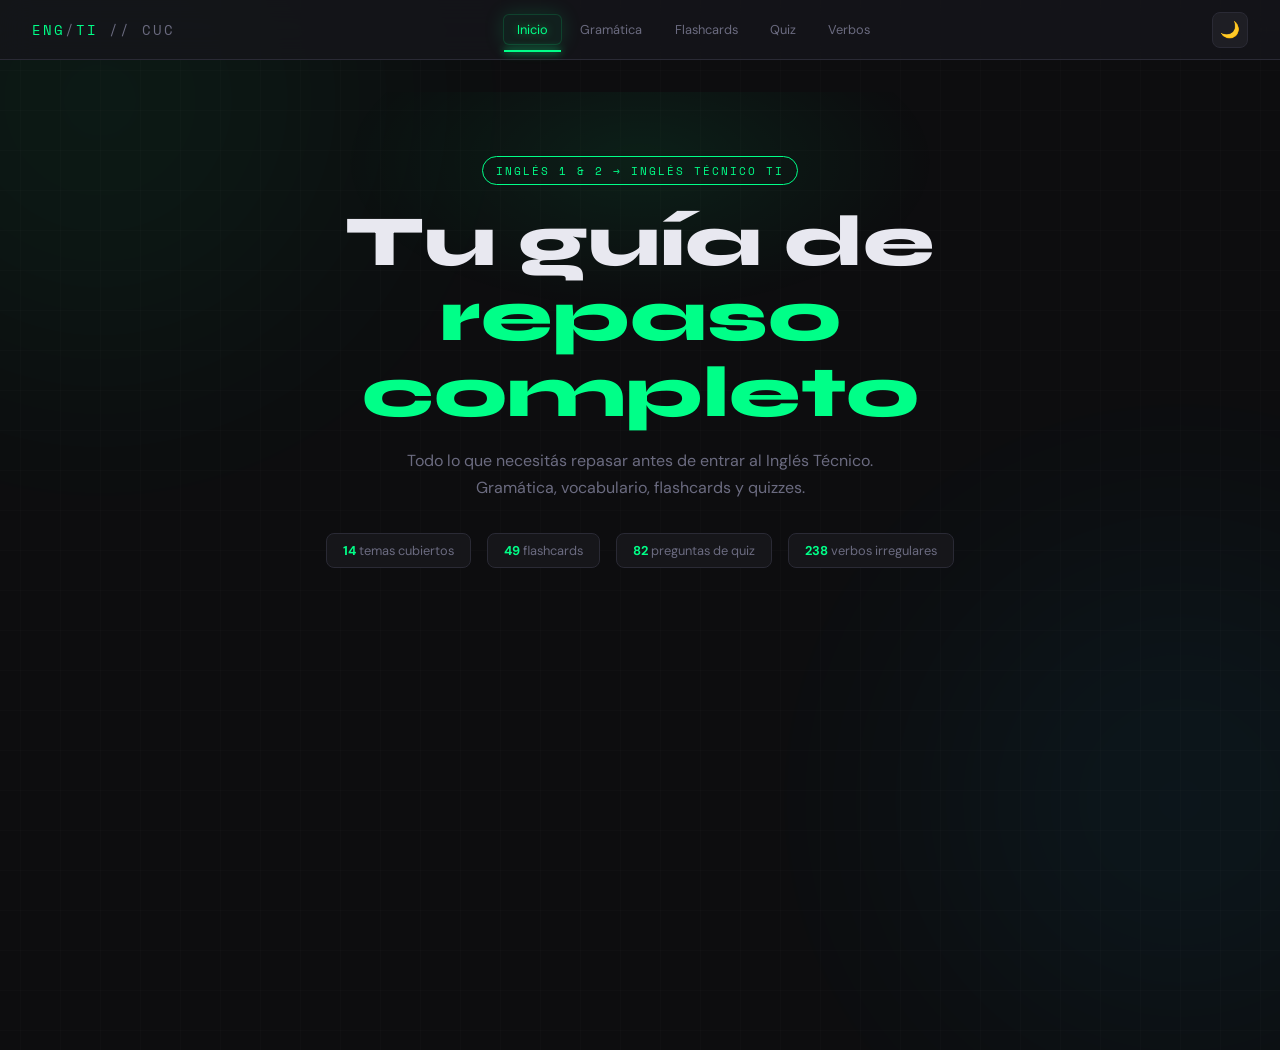
==== commit 197a2230: "Add files via upload" ====
--- a/guia_ingles_interactiva.html
+++ b/guia_ingles_interactiva.html
@@ -13,6 +13,12 @@
 </head>
 
 <body>
+
+  <!-- Esferas de influencia opuestas de fondo (Muy tenues) -->
+  <div class="glow-spheres">
+    <div class="sphere sphere-green"></div>
+    <div class="sphere sphere-blue"></div>
+  </div>
 
   <header>
     <div class="logo">ENG<span>/</span>TI <span>// CUC</span></div>
--- a/styles.css
+++ b/styles.css
@@ -63,10 +63,56 @@
 
 body {
   font-family: var(--sans);
-  background: var(--bg);
+  background-color: var(--bg);
+  background-image: 
+    linear-gradient(rgba(255, 255, 255, 0.012) 1px, transparent 1px),
+    linear-gradient(90deg, rgba(255, 255, 255, 0.012) 1px, transparent 1px);
+  background-size: 40px 40px;
+  background-position: center;
   color: var(--text);
   min-height: 100vh;
   transition: background 0.4s, color 0.4s;
+  position: relative;
+  overflow-x: hidden;
+}
+
+/* ---- GLOW SPHERES ---- */
+.glow-spheres {
+  position: absolute;
+  top: 0;
+  left: 0;
+  width: 100%;
+  height: 100%;
+  z-index: -2; /* Detrás de todo */
+  pointer-events: none;
+}
+
+.sphere {
+  position: absolute;
+  width: 500px;
+  height: 500px;
+  border-radius: 50%;
+  filter: blur(120px);
+  opacity: 0.05;
+  animation: breathingSphere 8s infinite alternate ease-in-out;
+}
+
+.sphere-green {
+  background: var(--accent);
+  top: -150px;
+  left: -150px;
+}
+
+.sphere-blue {
+  background: var(--accent2);
+  bottom: -150px;
+  right: -150px;
+  animation-delay: -4s;
+}
+
+@keyframes breathingSphere {
+  0% { transform: scale(1); opacity: 0.04; }
+  100% { transform: scale(1.15); opacity: 0.07; }
 }
 
 /* ---- HEADER ---- */
@@ -74,14 +120,14 @@
   position: sticky;
   top: 0;
   z-index: 100;
-  background: var(--surface);
+  background: rgba(22, 22, 26, 0.85);
   border-bottom: 1px solid var(--border);
   padding: 0 2rem;
   display: flex;
   align-items: center;
   justify-content: space-between;
   height: 60px;
-  backdrop-filter: blur(12px);
+  backdrop-filter: blur(16px);
 }
 
 .logo {
@@ -102,27 +148,41 @@
 
 .nav-btn {
   background: none;
-  border: none;
+  border: 1px solid transparent;
   color: var(--text-muted);
   font-family: var(--sans);
   font-size: 0.8rem;
   padding: 0.4rem 0.8rem;
   border-radius: 6px;
   cursor: pointer;
-  transition: all 0.2s;
-}
-
-.nav-btn:hover,
+  transition: all 0.3s cubic-bezier(0.16, 1, 0.3, 1);
+  position: relative;
+}
+
+.nav-btn:hover {
+  color: var(--accent);
+  background: rgba(0, 255, 136, 0.04);
+  border-color: rgba(0, 255, 136, 0.1);
+  box-shadow: 0 0 15px rgba(0, 255, 136, 0.08);
+}
+
 .nav-btn.active {
-  background: var(--surface2);
-  color: var(--text);
-  box-shadow: 0 8px 20px rgba(0, 255, 136, 0.08);
-}
-
-.nav-btn.active {
-  color: var(--accent);
-  border: 1px solid rgba(0, 255, 136, 0.18);
-  border-radius: 10px;
+  color: var(--accent);
+  background: rgba(0, 255, 136, 0.06);
+  border-color: rgba(0, 255, 136, 0.15);
+  box-shadow: 0 0 20px rgba(0, 255, 136, 0.15);
+  text-shadow: 0 0 8px rgba(0, 255, 136, 0.5);
+}
+
+.nav-btn.active::after {
+  content: '';
+  position: absolute;
+  bottom: -0.5rem;
+  left: 0;
+  width: 100%;
+  height: 2px;
+  background: var(--accent);
+  box-shadow: 0 0 8px var(--accent);
 }
 
 .nav-btn:focus-visible {
@@ -256,10 +316,24 @@
   padding: 2rem;
   max-width: 1100px;
   margin: 0 auto;
+  opacity: 0;
+  transform: translateY(20px);
 }
 
 .section.active {
   display: block;
+  animation: sectionEnter 0.5s cubic-bezier(0.16, 1, 0.3, 1) forwards;
+}
+
+@keyframes sectionEnter {
+  0% {
+    opacity: 0;
+    transform: translateY(20px);
+  }
+  100% {
+    opacity: 1;
+    transform: translateY(0);
+  }
 }
 
 /* ---- GRAMMAR CARDS ---- */
@@ -285,6 +359,10 @@
   border: 1px solid var(--border);
   border-radius: var(--radius);
   overflow: hidden;
+  box-shadow: 
+    -8px -8px 25px -10px rgba(0, 255, 136, 0.12),
+    8px 8px 25px -10px rgba(0, 191, 255, 0.12),
+    0 20px 40px rgba(0, 0, 0, 0.6);
 }
 
 .grammar-sidebar {
@@ -321,17 +399,21 @@
   padding: 1.2rem 1.2rem;
   border-bottom: 1px solid var(--border);
   cursor: pointer;
-  transition: all 0.2s;
+  transition: all 0.3s cubic-bezier(0.16, 1, 0.3, 1);
 }
 
 .grammar-list-item:hover {
-  background: var(--surface2);
+  color: var(--accent2);
+  background: rgba(0, 191, 255, 0.03);
+  box-shadow: inset 3px 0 0 rgba(0, 191, 255, 0.3);
 }
 
 .grammar-list-item.active {
   background: rgba(0, 255, 136, 0.08);
   border-left: 4px solid var(--accent);
   padding-left: calc(1.2rem - 4px);
+  color: var(--accent);
+  text-shadow: 0 0 8px rgba(0, 255, 136, 0.4);
 }
 
 .topic-icon-small {
@@ -803,6 +885,10 @@
   border-radius: var(--radius);
   padding: 2rem;
   margin-bottom: 1.2rem;
+  box-shadow: 
+    -8px -8px 25px -10px rgba(0, 255, 136, 0.12),
+    8px 8px 25px -10px rgba(0, 191, 255, 0.12),
+    0 20px 40px rgba(0, 0, 0, 0.6);
 }
 
 .quiz-card.quiz-slide-in {
@@ -851,9 +937,12 @@
 }
 
 .quiz-option:hover:not(:disabled) {
+  color: var(--accent2);
   border-color: var(--accent2);
-  background: rgba(0, 191, 255, 0.06);
-  transform: translateX(3px);
+  background: rgba(0, 191, 255, 0.04);
+  box-shadow: 0 0 15px rgba(0, 191, 255, 0.25), inset 0 0 8px rgba(0, 191, 255, 0.05);
+  text-shadow: 0 0 6px rgba(0, 191, 255, 0.5);
+  transform: translateY(-2px) translateX(3px);
 }
 
 .quiz-option.correct {
@@ -992,6 +1081,10 @@
   background: var(--surface);
   border: 1px solid var(--border);
   border-radius: var(--radius);
+  box-shadow: 
+    -8px -8px 25px -10px rgba(0, 255, 136, 0.12),
+    8px 8px 25px -10px rgba(0, 191, 255, 0.12),
+    0 20px 40px rgba(0, 0, 0, 0.6);
 }
 
 .quiz-result-emoji {
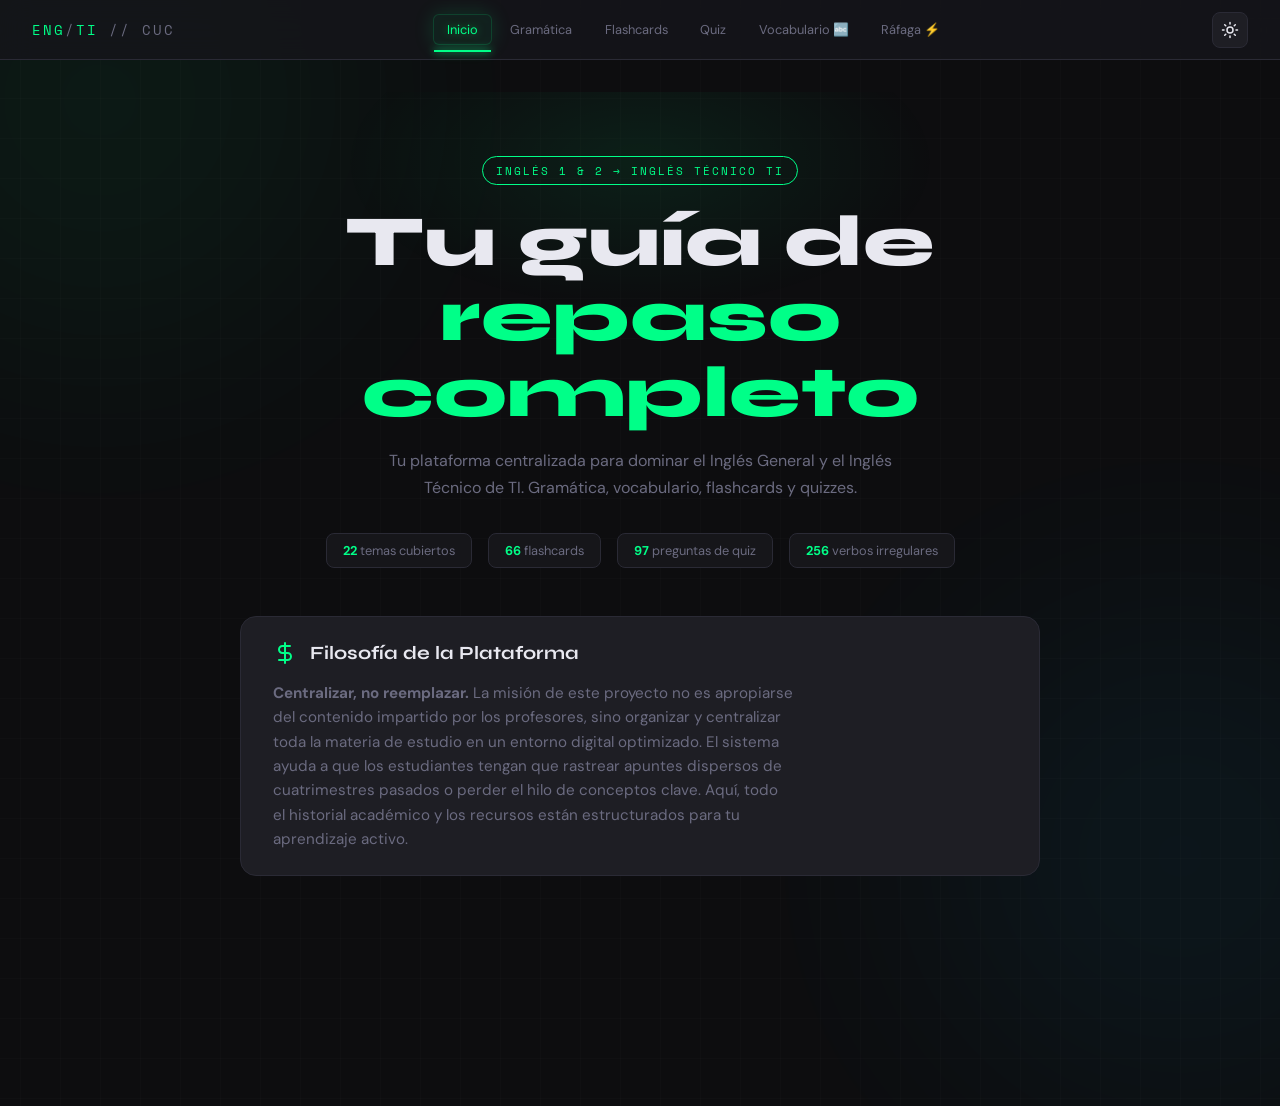
==== commit a2bdc990: "Add files via upload" ====
--- a/guia_ingles_interactiva.html
+++ b/guia_ingles_interactiva.html
@@ -4,7 +4,7 @@
 <head>
   <meta charset="UTF-8">
   <meta name="viewport" content="width=device-width, initial-scale=1.0">
-  <title>Inglés TI — Guía de Estudio</title>
+  <title>Guía Interactiva CUC - Inglés Técnico</title>
   <link
     href="https://fonts.googleapis.com/css2?family=Space+Mono:ital,wght@0,400;0,700;1,400&family=DM+Sans:wght@300;400;500;700&family=Syne:wght@700;800&display=swap"
     rel="stylesheet">
@@ -27,9 +27,17 @@
       <button class="nav-btn" onclick="showSection('grammar')">Gramática</button>
       <button class="nav-btn" onclick="showSection('flashcards')">Flashcards</button>
       <button class="nav-btn" onclick="showSection('quiz')">Quiz</button>
-      <button class="nav-btn" onclick="showSection('verbs')">Verbos</button>
+      <button class="nav-btn" onclick="showSection('verbs')">Vocabulario 🔤</button>
+      <button class="nav-btn" onclick="showSection('blast')">Ráfaga ⚡</button>
     </nav>
-    <button class="toggle-mode" onclick="toggleMode()" title="Cambiar modo">🌙</button>
+    <button class="toggle-mode" onclick="toggleMode()" title="Cambiar modo">
+      <svg class="icon" xmlns="http://www.w3.org/2000/svg" viewBox="0 0 24 24" width="18" height="18" fill="none"
+        stroke="currentColor" stroke-width="2" stroke-linecap="round" stroke-linejoin="round">
+        <circle cx="12" cy="12" r="4" />
+        <path
+          d="M12 2v2M12 20v2M4.93 4.93l1.41 1.41M17.66 17.66l1.41 1.41M2 12h2M20 12h2M6.34 17.66l-1.41 1.41M19.07 4.93l-1.41 1.41" />
+      </svg>
+    </button>
   </header>
 
   <!-- HOME -->
@@ -37,19 +45,39 @@
     <div class="hero">
       <div class="hero-tag">INGLÉS 1 & 2 → INGLÉS TÉCNICO TI</div>
       <h1>Tu guía de<br><span class="hl">repaso completo</span></h1>
-      <p>Todo lo que necesitás repasar antes de entrar al Inglés Técnico. Gramática, vocabulario, flashcards y quizzes.
-      </p>
+      <p>Tu plataforma centralizada para dominar el Inglés General y el Inglés Técnico de TI. Gramática, vocabulario, flashcards y quizzes.</p>
       <div class="stats-row">
         <div class="stat-chip"><b id="stat-topics">0</b> temas cubiertos</div>
         <div class="stat-chip"><b id="stat-flashcards">0</b> flashcards</div>
         <div class="stat-chip"><b id="stat-quiz">0</b> preguntas de quiz</div>
         <div class="stat-chip"><b id="stat-verbs">0</b> verbos irregulares</div>
       </div>
-      <div class="offline-notice" id="quizRecordNotice" style="display:none; margin-top: 1rem; background: rgba(0, 255, 136, 0.08); border-color: rgba(0, 255, 136, 0.2); color: var(--accent);">
+      <div class="offline-notice" id="quizRecordNotice"
+        style="display:none; margin-top: 1rem; background: rgba(0, 255, 136, 0.08); border-color: rgba(0, 255, 136, 0.2); color: var(--accent);">
         <span>🏆 Récord Histórico: <strong id="stat-quiz-record">0%</strong> de aciertos</span>
       </div>
       <div class="offline-notice" id="offlineNotice" style="display:none;">
-        <span>📱 Modo offline disponible — app cacheada para uso sin conexión</span>
+        <span id="offlineNoticeText">Detectando estado de red...</span>
+      </div>
+
+      <!-- MANIFIESTO / FILOSOFÍA -->
+      <div
+        style="margin-top: 3rem; text-align: left; background: var(--surface2); border: 1px solid var(--border); border-radius: 16px; padding: 1.5rem 2rem; display: flex; flex-direction: column; gap: 0.5rem; max-width: 800px; margin-inline: auto;">
+        <div style="display: flex; align-items: center; gap: 0.8rem; margin-bottom: 0.5rem;">
+          <svg xmlns="http://www.w3.org/2000/svg" viewBox="0 0 24 24" width="24" height="24" fill="none"
+            stroke="var(--accent)" stroke-width="2" stroke-linecap="round" stroke-linejoin="round">
+            <path d="M12 2v20"></path>
+            <path d="M17 5H9.5a3.5 3.5 0 0 0 0 7h5a3.5 3.5 0 0 1 0 7H6"></path>
+          </svg>
+          <h3 style="margin: 0; font-family: var(--display); color: var(--text);">Filosofía de la Plataforma</h3>
+        </div>
+        <p style="margin: 0; color: var(--text-muted); font-size: 0.95rem; line-height: 1.6;">
+          <strong>Centralizar, no reemplazar.</strong> La misión de este proyecto no es apropiarse del contenido
+          impartido por los profesores, sino organizar y centralizar toda la materia de estudio en un entorno digital
+          optimizado. El sistema ayuda a que los estudiantes tengan que rastrear apuntes dispersos de cuatrimestres
+          pasados o perder el hilo de conceptos clave. Aquí, todo el historial académico y los recursos están
+          estructurados para tu aprendizaje activo.
+        </p>
       </div>
     </div>
   </div>
@@ -61,11 +89,44 @@
 
     <div class="grammar-book-layout">
       <div class="grammar-sidebar">
+        <div class="grammar-legend"
+          style="position: sticky; top: 0; z-index: 10; padding: 1rem; background: var(--surface); border-bottom: 1px solid var(--border); font-size: 0.8rem; margin: 0; border-radius: 0; box-shadow: 0 4px 10px rgba(0,0,0,0.2);">
+          <strong style="display:block; margin-bottom: 0.5rem; color: var(--text-muted);">
+            <svg style="vertical-align:-2px; margin-right:4px;" xmlns="http://www.w3.org/2000/svg" viewBox="0 0 24 24"
+              width="14" height="14" fill="none" stroke="currentColor" stroke-width="2" stroke-linecap="round"
+              stroke-linejoin="round">
+              <circle cx="12" cy="12" r="10"></circle>
+              <path d="M12 16v-4"></path>
+              <path d="M12 8h.01"></path>
+            </svg>
+            Esquema de Niveles:
+          </strong>
+          <div style="display: flex; flex-direction: column; gap: 0.4rem;">
+            <div style="display: flex; align-items: center; justify-content: space-between;"><span
+                class="topic-badge badge-1" style="margin:0">Inglés 1</span> <span
+                style="color:var(--text-muted); font-size:0.75rem;">Fundamentos</span></div>
+            <div style="display: flex; align-items: center; justify-content: space-between;"><span
+                class="topic-badge badge-2" style="margin:0">Inglés 2</span> <span
+                style="color:var(--text-muted); font-size:0.75rem;">Avanzado</span></div>
+            <div style="display: flex; align-items: center; justify-content: space-between;"><span
+                class="topic-badge badge-shared" style="margin:0">Inglés 1 & 2</span> <span
+                style="color:var(--text-muted); font-size:0.75rem;">Compartido</span></div>
+            <div style="display: flex; align-items: center; justify-content: space-between;"><span
+                class="topic-badge badge-tech" style="margin:0">Inglés Técnico</span> <span
+                style="color:var(--text-muted); font-size:0.75rem;">CUC</span></div>
+          </div>
+        </div>
         <ul id="grammarTopicList"></ul>
       </div>
       <div class="grammar-content" id="grammarContentArea">
         <div class="grammar-empty-state">
-          <span class="empty-icon">📖</span>
+          <span class="empty-icon">
+            <svg class="icon" xmlns="http://www.w3.org/2000/svg" viewBox="0 0 24 24" width="64" height="64" fill="none"
+              stroke="currentColor" stroke-width="2" stroke-linecap="round" stroke-linejoin="round">
+              <path d="M4 19.5v-15A2.5 2.5 0 0 1 6.5 2H20v20H6.5a2.5 2.5 0 0 1-2.5-2.5Z" />
+              <path d="M6 6h10M6 10h10M6 14h10" />
+            </svg>
+          </span>
           <p>Elegí un tema del menú lateral para empezar a repasar.</p>
         </div>
       </div>
@@ -99,14 +160,14 @@
     </div>
   </div>
 
-  <!-- IRREGULAR VERBS -->
+  <!-- VOCABULARY SECTION -->
   <div id="verbs" class="section">
-    <div class="section-title">Verbos Irregulares</div>
-    <div class="section-sub">Lista completa — buscá cualquier verbo</div>
+    <div class="section-title">Biblioteca de Vocabulario</div>
+    <div class="section-sub">Busca y explora verbos y términos técnicos</div>
 
     <div class="verbs-controls" style="display:flex; gap:0.5rem; margin-bottom:1rem;" id="verbControls">
-      <input class="verbs-search" type="text" placeholder="Buscar verbo... (ej: go, buy)" oninput="handleVerbSearch()"
-        id="verbSearch" style="flex:1;">
+      <input class="verbs-search" type="text" placeholder="Buscar vocabulario... (ej: network, to buy)"
+        oninput="handleVerbSearch()" id="verbSearch" style="flex:1;">
     </div>
 
     <div id="verbBackBar" class="verb-back-bar" style="display:none;">
@@ -119,25 +180,241 @@
     </div>
   </div>
 
+  <!-- GRAMMAR BLAST (RÁFAGA DE GRAMÁTICA) -->
+  <div id="blast" class="section">
+    <!-- GPU Accelerated Flash Overlays -->
+    <div class="vb-flash-overlay" id="vb-flash-overlay"></div>
+    <div id="vb-penalty-float" class="vb-penalty-float" style="display:none;">-1s</div>
+
+    <div class="section-title">Modo Ráfaga ⚡</div>
+    <div class="section-sub" id="vb-section-subtitle">Gramática, verbos y reflejos a máxima velocidad</div>
+
+    <!-- START SCREEN -->
+    <div id="vb-start-screen" class="vb-screen active fade-in">
+      <div class="vb-card vb-glass">
+        <div class="vb-hero-icon">⚡</div>
+        <h2 class="vb-game-title">MODO RÁFAGA</h2>
+        <p class="vb-game-instructions">
+          Aprende y pon a prueba tus conocimientos de inglés. Seleccioná tu modo de juego, el formato de respuestas y el
+          tipo de preguntas para iniciar.
+        </p>
+
+        <div class="vb-record-container">
+          <div class="vb-record-badge">
+            <span class="vb-record-icon">💀</span> Récord A Muerte: <strong id="vb-record-value">0</strong>
+          </div>
+          <div class="vb-record-badge"
+            style="background: rgba(0, 191, 255, 0.08); border-color: rgba(0, 191, 255, 0.2); color: var(--accent2);">
+            <span class="vb-record-icon">⏱️</span> Récord Contrarreloj: <strong id="vb-record-value-ta">0</strong>
+          </div>
+        </div>
+
+        <!-- Setup Form -->
+        <div class="vb-setup-form">
+          <div class="vb-setup-row">
+            <div class="vb-setup-label">Modo de juego:</div>
+            <div class="vb-setup-chips">
+              <button class="vb-chip-btn active" id="btn-mode-sd" onclick="setVbGameMode('sudden-death', this)">A Muerte
+                💀</button>
+              <button class="vb-chip-btn" id="btn-mode-ta" onclick="setVbGameMode('time-attack', this)">Contrarreloj
+                ⏱️</button>
+            </div>
+          </div>
+
+          <div class="vb-setup-row">
+            <div class="vb-setup-label">Respuestas:</div>
+            <div class="vb-setup-chips">
+              <button class="vb-chip-btn active" id="btn-format-mixed" onclick="setVbFormat('mixed', this)">Mezclado
+                🔀</button>
+              <button class="vb-chip-btn" id="btn-format-typing" onclick="setVbFormat('typing', this)">Escribir
+                ⌨️</button>
+              <button class="vb-chip-btn" id="btn-format-options" onclick="setVbFormat('options', this)">Opciones
+                🔘</button>
+            </div>
+          </div>
+
+
+
+          <!-- Individual speed selector, shown only for Sudden Death -->
+          <div class="vb-setup-row" id="vb-difficulty-row">
+            <div class="vb-setup-label">Tiempo por verbo:</div>
+            <div class="vb-difficulty-selector">
+              <button class="vb-diff-btn" id="btn-diff-easy" onclick="setVbDifficulty(15, this)">
+                <span class="diff-name">Fácil</span>
+                <span class="diff-time">15s</span>
+              </button>
+              <button class="vb-diff-btn active" id="btn-diff-normal" onclick="setVbDifficulty(10, this)">
+                <span class="diff-name">Normal</span>
+                <span class="diff-time">10s</span>
+              </button>
+              <button class="vb-diff-btn" id="btn-diff-extreme" onclick="setVbDifficulty(6, this)">
+                <span class="diff-name">Extremo</span>
+                <span class="diff-time">6s</span>
+              </button>
+            </div>
+          </div>
+        </div>
+
+        <button class="vb-start-btn" onclick="startVerbBlast()" style="margin-top: 1rem;">
+          ¡Iniciar Ráfaga! ⚡
+        </button>
+      </div>
+    </div>
+
+    <!-- GAME ACTIVE SCREEN -->
+    <div id="vb-game-screen" class="vb-screen fade-in" style="display:none;">
+      <!-- Timer bar container -->
+      <div class="vb-timer-wrap">
+        <div id="vb-timer-bar" class="vb-timer-bar"></div>
+        <div id="vb-timer-icon" class="vb-timer-icon" style="display:none;"></div>
+      </div>
+
+      <div class="vb-game-header">
+        <div class="vb-streak" id="vb-streak-counter">
+          <span class="vb-streak-icon" id="vb-streak-icon-lbl">🔥</span> <span id="vb-streak-text-lbl">Racha</span>:
+          <strong id="vb-streak-val">0</strong>
+        </div>
+        <div class="vb-timer-numeric" id="vb-timer-numeric" style="display:none;">
+          ⏱️ <strong id="vb-timer-numeric-val">60</strong>s
+        </div>
+      </div>
+
+      <div class="vb-card vb-glass vb-game-card">
+        <div class="vb-question-prompt" id="vb-question-prompt">Escribí el pasado simple:</div>
+        <div class="vb-verb-present" id="vb-verb-present">go</div>
+        <div class="vb-verb-translation" id="vb-verb-translation">ir</div>
+
+        <!-- Input format (typing) -->
+        <div class="vb-input-wrapper" id="vb-input-wrapper">
+          <input type="text" id="vb-input" class="vb-input" placeholder="Escribí aquí..." autocomplete="off"
+            autocorrect="off" autocapitalize="off" spellcheck="false" onkeydown="handleVbInputKey(event)">
+          <div class="vb-mobile-tip" style="margin-top: 0.8rem;">Presioná Enter para enviar</div>
+        </div>
+
+        <!-- Options format (buttons) -->
+        <div class="vb-options-grid" id="vb-options-container" style="display:none;">
+          <!-- Options will be injected by JS -->
+        </div>
+      </div>
+    </div>
+
+    <!-- GAME OVER SCREEN -->
+    <div id="vb-over-screen" class="vb-screen fade-in" style="display:none;">
+      <div class="vb-card vb-glass">
+        <div class="vb-game-over-icon" id="vb-over-icon">💥</div>
+        <h2 class="vb-game-over-title" id="vb-over-title">FIN DE LA RÁFAGA</h2>
+
+        <div id="vb-over-new-record" class="vb-new-record-banner" style="display:none;">
+          🏆 ¡NUEVO RÉCORD PERSONAL!
+        </div>
+
+        <div class="vb-results-summary">
+          <div class="vb-result-stat">
+            <span class="vb-result-label" id="vb-over-score-lbl">Puntos</span>
+            <span class="vb-result-val" id="vb-over-streak">0</span>
+          </div>
+          <div class="vb-result-stat">
+            <span class="vb-result-label">Récord Anterior</span>
+            <span class="vb-result-val" id="vb-over-record">0</span>
+          </div>
+        </div>
+
+        <!-- Failure Details Area -->
+        <div class="vb-error-details" id="vb-error-details">
+          <!-- Injected dynamically by JS -->
+        </div>
+
+        <div class="vb-over-buttons">
+          <button class="vb-start-btn" onclick="startVerbBlast()">
+            Jugar de nuevo 🔄
+          </button>
+          <button class="vb-back-btn" onclick="exitVerbBlast()">
+            Volver al inicio
+          </button>
+        </div>
+      </div>
+    </div>
+  </div>
+
   <div class="mobile-nav">
-    <button class="mob-btn active" onclick="showSection('home')"><span>🏠</span><span>Inicio</span></button>
-    <button class="mob-btn" onclick="showSection('grammar')"><span>📚</span><span>Gramática</span></button>
-    <button class="mob-btn" onclick="showSection('flashcards')"><span>🃏</span><span>Cards</span></button>
-    <button class="mob-btn" onclick="showSection('quiz')"><span>⚡</span><span>Quiz</span></button>
-    <button class="mob-btn" onclick="showSection('verbs')"><span>📝</span><span>Verbos</span></button>
+    <button class="mob-btn active" onclick="showSection('home')">
+      <svg class="icon" xmlns="http://www.w3.org/2000/svg" viewBox="0 0 24 24" width="20" height="20" fill="none"
+        stroke="currentColor" stroke-width="2" stroke-linecap="round" stroke-linejoin="round">
+        <path d="m3 9 9-7 9 7v11a2 2 0 0 1-2 2H5a2 2 0 0 1-2-2z" />
+        <polyline points="9 22 9 12 15 12 15 22" />
+      </svg>
+      <span>Inicio</span>
+    </button>
+    <button class="mob-btn" onclick="showSection('grammar')">
+      <svg class="icon" xmlns="http://www.w3.org/2000/svg" viewBox="0 0 24 24" width="20" height="20" fill="none"
+        stroke="currentColor" stroke-width="2" stroke-linecap="round" stroke-linejoin="round">
+        <path d="M4 19.5v-15A2.5 2.5 0 0 1 6.5 2H20v20H6.5a2.5 2.5 0 0 1-2.5-2.5Z" />
+        <path d="M6 6h10M6 10h10M6 14h10" />
+      </svg>
+      <span>Gramática</span>
+    </button>
+    <button class="mob-btn" onclick="showSection('flashcards')">
+      <svg class="icon" xmlns="http://www.w3.org/2000/svg" viewBox="0 0 24 24" width="20" height="20" fill="none"
+        stroke="currentColor" stroke-width="2" stroke-linecap="round" stroke-linejoin="round">
+        <rect x="3" y="3" width="14" height="14" rx="2" ry="2" />
+        <path d="M21 7h-2v10H9v2a2 2 0 0 0 2 2h10a2 2 0 0 0 2-2V9a2 2 0 0 0-2-2z" />
+      </svg>
+      <span>Cards</span>
+    </button>
+    <button class="mob-btn" onclick="showSection('quiz')">
+      <svg class="icon" xmlns="http://www.w3.org/2000/svg" viewBox="0 0 24 24" width="20" height="20" fill="none"
+        stroke="currentColor" stroke-width="2" stroke-linecap="round" stroke-linejoin="round">
+        <polygon points="13 2 3 14 12 14 11 22 21 10 12 10 13 2" />
+      </svg>
+      <span>Quiz</span>
+    </button>
+    <button class="mob-btn" onclick="showSection('verbs')">
+      <svg class="icon" xmlns="http://www.w3.org/2000/svg" viewBox="0 0 24 24" width="20" height="20" fill="none"
+        stroke="currentColor" stroke-width="2" stroke-linecap="round" stroke-linejoin="round">
+        <path d="M12 20h9" />
+        <path d="M16.5 3.5a2.12 2.12 0 0 1 3 3L7 19l-4 1 1-4Z" />
+      </svg>
+      <span>Vocabulario</span>
+    </button>
+    <button class="mob-btn" onclick="showSection('blast')">
+      <svg class="icon" xmlns="http://www.w3.org/2000/svg" viewBox="0 0 24 24" width="20" height="20" fill="none"
+        stroke="currentColor" stroke-width="2" stroke-linecap="round" stroke-linejoin="round">
+        <circle cx="12" cy="12" r="10" />
+        <polyline points="12 6 12 12 16 14" />
+      </svg>
+      <span>Ráfaga</span>
+    </button>
   </div>
 
   <script>
+    function updateNetworkStatus() {
+      const notice = document.getElementById('offlineNotice');
+      const text = document.getElementById('offlineNoticeText');
+      if (!notice || !text) return;
+
+      if (navigator.onLine) {
+        notice.style.background = 'rgba(0, 191, 255, 0.08)';
+        notice.style.borderColor = 'rgba(0, 191, 255, 0.2)';
+        notice.style.color = 'var(--accent2)';
+        text.innerHTML = '<span style="display:inline-block; width:8px; height:8px; background:var(--accent); border-radius:50%; margin-right:6px; box-shadow:0 0 8px var(--accent); vertical-align:1px;"></span> <strong>Conectado</strong> — Guía completamente disponible offline';
+      } else {
+        notice.style.background = 'rgba(255, 107, 107, 0.08)';
+        notice.style.borderColor = 'rgba(255, 107, 107, 0.2)';
+        notice.style.color = 'var(--accent3)';
+        text.innerHTML = '<span style="display:inline-block; width:8px; height:8px; background:var(--accent3); border-radius:50%; margin-right:6px; box-shadow:0 0 8px var(--accent3); vertical-align:1px;"></span> <strong>Sin conexión (Offline)</strong> — Ejecutando copia local cacheada';
+      }
+      notice.style.display = 'block';
+    }
+
+    window.addEventListener('online', updateNetworkStatus);
+    window.addEventListener('offline', updateNetworkStatus);
+
     if ('serviceWorker' in navigator) {
       window.addEventListener('load', () => {
         navigator.serviceWorker.register('service-worker.js', { scope: './' })
           .then(reg => {
             console.log('Service Worker registrado en:', reg.scope);
-            // Mostrar aviso offline después de registro exitoso
-            setTimeout(() => {
-              const notice = document.getElementById('offlineNotice');
-              if (notice) notice.style.display = 'block';
-            }, 1000); // Pequeño delay para que se note
+            setTimeout(updateNetworkStatus, 500); // Detecta y muestra el estado real al iniciar
           })
           .catch(err => console.warn('Error registrando Service Worker:', err));
       });
--- a/styles.css
+++ b/styles.css
@@ -534,6 +534,18 @@
 .badge-2 {
   background: rgba(0, 255, 136, 0.15);
   color: var(--accent);
+}
+
+.badge-shared {
+  /* Mixture of blue and green, or purple */
+  background: rgba(167, 139, 250, 0.15);
+  color: #a78bfa;
+}
+
+.badge-tech {
+  /* Pink/Magenta for tech */
+  background: rgba(255, 0, 255, 0.15);
+  color: #ff00ff;
 }
 
 /* Formula box */
@@ -1692,6 +1704,21 @@
   transform: translateX(-50%) translateY(0);
 }
 
+.tooltip-trigger:hover .custom-tooltip.tooltip-right {
+  transform: translateX(-8px) translateY(0);
+}
+
+/* Align to the right to avoid clipping on the left boundary of scroll containers */
+.custom-tooltip.tooltip-right {
+  left: 0;
+  transform: translateX(-8px) translateY(8px);
+  border-bottom-left-radius: 6px;
+}
+
+.custom-tooltip.tooltip-right::after {
+  left: 15px;
+}
+
 .tooltip-title {
   display: block;
   font-family: var(--display);
@@ -1735,4 +1762,926 @@
   margin-top: 8px;
   border-top: 1px solid var(--border);
   padding-top: 6px;
-}+}
+
+/* ============================================================
+   MINIMALIST SVG ICONS STYLES
+   ============================================================ */
+
+svg.icon {
+  display: inline-block;
+  width: 1em;
+  height: 1em;
+  stroke: currentColor;
+  fill: none;
+  stroke-width: 2;
+  stroke-linecap: round;
+  stroke-linejoin: round;
+  vertical-align: middle;
+  transition: stroke 0.3s ease, transform 0.3s ease, opacity 0.3s ease;
+}
+
+/* Mobile Navigation Icons */
+.mob-btn {
+  display: flex;
+  flex-direction: column;
+  align-items: center;
+  gap: 6px !important;
+}
+
+.mob-btn svg {
+  width: 20px;
+  height: 20px;
+  stroke: var(--text-muted);
+  transition: stroke 0.2s ease, transform 0.2s ease;
+}
+
+.mob-btn.active svg {
+  stroke: var(--accent);
+  transform: scale(1.1);
+}
+
+/* Theme Toggle Button Icon */
+.toggle-mode svg {
+  width: 18px;
+  height: 18px;
+  stroke: var(--text);
+  transition: transform 0.5s cubic-bezier(0.175, 0.885, 0.32, 1.275), stroke 0.3s ease;
+}
+
+.toggle-mode:hover svg {
+  transform: rotate(20deg) scale(1.1);
+  stroke: var(--accent);
+}
+
+/* Grammar Book Mode & List Items */
+.topic-icon-small svg {
+  width: 18px;
+  height: 18px;
+}
+
+.topic-icon-large svg {
+  width: 28px;
+  height: 28px;
+}
+
+.empty-icon svg {
+  width: 64px;
+  height: 64px;
+  stroke: var(--text-muted);
+  opacity: 0.5;
+  margin-bottom: 1rem;
+}
+
+/* Analogy Block SVGs */
+.analogy-emoji svg {
+  width: 28px;
+  height: 28px;
+  stroke: var(--accent4);
+  flex-shrink: 0;
+}
+
+.light-mode .analogy-emoji svg {
+  stroke: var(--accent4);
+}
+
+/* Inline / Badges / Accordion SVGs */
+.v-chevron svg,
+.v-arrow svg {
+  width: 14px;
+  height: 14px;
+  vertical-align: middle;
+  display: inline-block;
+}
+
+.v-chevron svg {
+  stroke: var(--text-muted);
+}
+
+.topic-badge svg {
+  width: 12px;
+  height: 12px;
+  vertical-align: -2px;
+  margin-right: 4px;
+}
+
+/* Quiz UI SVGs */
+.fb-icon svg {
+  width: 18px;
+  height: 18px;
+  vertical-align: -3px;
+  display: inline-block;
+}
+
+.quiz-score-badge svg {
+  width: 12px;
+  height: 12px;
+  vertical-align: -1px;
+  margin-right: 4px;
+}
+
+.quiz-result-emoji svg {
+  width: 64px;
+  height: 64px;
+  stroke: var(--accent);
+  margin-bottom: 1rem;
+  display: inline-block;
+}
+
+.quiz-errors-summary svg {
+  width: 20px;
+  height: 20px;
+  vertical-align: -3px;
+}
+
+/* Tooltip Trigger */
+.tooltip-trigger svg {
+  width: 14px;
+  height: 14px;
+  stroke: var(--accent4);
+  vertical-align: -2px;
+  cursor: help;
+}
+
+/* ============================================================
+   CONFETTI CELEBRATION EFFECT
+   ============================================================ */
+
+.confetti-container {
+  position: fixed;
+  top: 0;
+  left: 0;
+  width: 100vw;
+  height: 100vh;
+  pointer-events: none;
+  z-index: 9999;
+  overflow: hidden;
+}
+
+.confetti-piece {
+  position: absolute;
+  top: -20px;
+  width: 10px;
+  height: 10px;
+  opacity: 0.9;
+  border-radius: 2px;
+  animation: fallAndSpin 3.5s cubic-bezier(0.1, 0.8, 0.3, 1) forwards;
+}
+
+@keyframes fallAndSpin {
+  0% {
+    transform: translateY(0) rotate(0deg) translateX(0);
+    opacity: 1;
+  }
+  50% {
+    transform: translateY(50vh) rotate(360deg) translateX(25px);
+    opacity: 0.9;
+  }
+  100% {
+    transform: translateY(105vh) rotate(720deg) translateX(-25px);
+    opacity: 0;
+  }
+}
+
+/* ---- TEXT TO SPEECH (TTS) CUSTOM STYLES & INTERACTIVE HOVERS ---- */
+.verb-phonetic {
+  cursor: pointer;
+  transition: all 0.25s cubic-bezier(0.4, 0, 0.2, 1);
+  user-select: none;
+}
+
+.verb-phonetic:hover {
+  transform: translateY(-2px);
+  filter: brightness(1.15);
+  box-shadow: 0 4px 12px rgba(0, 191, 255, 0.15);
+}
+
+.light-mode .verb-phonetic:hover {
+  box-shadow: 0 4px 12px rgba(0, 191, 255, 0.2);
+}
+
+.verb-phonetic:active {
+  transform: scale(0.97);
+}
+
+.verb-example {
+  cursor: pointer;
+  transition: all 0.25s cubic-bezier(0.4, 0, 0.2, 1);
+}
+
+.verb-example:hover {
+  color: var(--accent2);
+  transform: translateX(4px);
+}
+
+.fc-speak-btn {
+  background: none;
+  border: none;
+  color: var(--text-muted);
+  cursor: pointer;
+  font-size: 1.1rem;
+  padding: 4px;
+  display: inline-flex;
+  align-items: center;
+  justify-content: center;
+  transition: all 0.2s ease;
+  border-radius: 50%;
+}
+
+.fc-speak-btn:hover {
+  color: var(--accent);
+  transform: scale(1.25);
+  background: rgba(0, 255, 136, 0.08);
+}
+
+.light-mode .fc-speak-btn:hover {
+  color: var(--accent);
+  background: rgba(0, 191, 255, 0.08);
+}
+
+.fc-speak-btn:active {
+  transform: scale(0.9);
+}
+
+/* ============================================================
+   RÁFAGA DE VERBOS (VERB BLAST) STYLES
+   ============================================================ */
+
+/* GPU Accelerated Feedback Flash Overlay */
+.vb-flash-overlay {
+  position: absolute;
+  top: 0;
+  left: 0;
+  width: 100%;
+  height: 100%;
+  border-radius: var(--radius);
+  pointer-events: none;
+  z-index: 10;
+  opacity: 0;
+  will-change: opacity, background-color;
+  transition: opacity 0.2s cubic-bezier(0.16, 1, 0.3, 1), background-color 0.2s;
+}
+
+.correct-flash-active {
+  background-color: var(--accent);
+  opacity: 0.12;
+}
+
+.wrong-flash-active {
+  background-color: var(--accent3);
+  opacity: 0.15;
+}
+
+/* Base Screens inside #blast */
+.vb-screen {
+  display: none;
+  width: 100%;
+}
+
+.vb-screen.active {
+  display: block;
+}
+
+/* Glassmorphism Cards */
+.vb-card {
+  max-width: 800px;
+  margin: 0 auto;
+  padding: 3rem 2rem;
+  border-radius: var(--radius);
+  text-align: center;
+  position: relative;
+  overflow: hidden;
+}
+
+.vb-glass {
+  background: rgba(22, 22, 26, 0.6);
+  border: 1px solid var(--border);
+  backdrop-filter: blur(16px);
+  -webkit-backdrop-filter: blur(16px);
+  box-shadow: 
+    -8px -8px 25px -10px rgba(0, 255, 136, 0.05),
+    8px 8px 25px -10px rgba(0, 191, 255, 0.05),
+    0 20px 40px rgba(0, 0, 0, 0.4);
+}
+
+.light-mode .vb-glass {
+  background: rgba(255, 255, 255, 0.7);
+  box-shadow: 
+    0 12px 30px rgba(0, 0, 0, 0.06), 
+    0 0 0 1px var(--border);
+}
+
+/* Hero / Icons */
+.vb-hero-icon {
+  font-size: 3.5rem;
+  margin-bottom: 1.5rem;
+  display: inline-block;
+  animation: pulseNeon 2s infinite alternate ease-in-out;
+}
+
+@keyframes pulseNeon {
+  0% { transform: scale(1); filter: drop-shadow(0 0 5px rgba(0, 255, 136, 0.3)); }
+  100% { transform: scale(1.08); filter: drop-shadow(0 0 20px rgba(0, 255, 136, 0.7)); }
+}
+
+.vb-game-title {
+  font-family: var(--display);
+  font-size: 2.2rem;
+  font-weight: 800;
+  letter-spacing: 2px;
+  color: var(--accent);
+  text-shadow: 0 0 15px rgba(0, 255, 136, 0.4);
+  margin-bottom: 1.2rem;
+}
+
+.light-mode .vb-game-title {
+  text-shadow: 0 0 10px rgba(0, 191, 255, 0.3);
+}
+
+.vb-game-instructions {
+  color: var(--text-muted);
+  font-size: 0.95rem;
+  line-height: 1.6;
+  margin-bottom: 2rem;
+}
+
+/* Record Container */
+.vb-record-container {
+  margin-bottom: 2rem;
+}
+
+.vb-record-badge {
+  display: inline-flex;
+  align-items: center;
+  gap: 8px;
+  background: rgba(255, 217, 61, 0.08);
+  border: 1px solid rgba(255, 217, 61, 0.2);
+  padding: 0.5rem 1.2rem;
+  border-radius: 30px;
+  color: var(--accent4);
+  font-family: var(--mono);
+  font-size: 0.85rem;
+  font-weight: bold;
+}
+
+.light-mode .vb-record-badge {
+  background: rgba(204, 153, 0, 0.08);
+  border-color: rgba(204, 153, 0, 0.2);
+  color: #b38600;
+}
+
+/* Difficulty Selector */
+.vb-difficulty-title {
+  font-family: var(--sans);
+  font-size: 0.9rem;
+  font-weight: bold;
+  color: var(--text);
+  margin-bottom: 0.8rem;
+  text-transform: uppercase;
+  letter-spacing: 1px;
+}
+
+.vb-difficulty-selector {
+  display: grid;
+  grid-template-columns: repeat(3, 1fr);
+  gap: 0.8rem;
+  margin-bottom: 2.5rem;
+}
+
+.vb-diff-btn {
+  background: var(--surface2);
+  border: 1px solid var(--border);
+  border-radius: 10px;
+  padding: 0.8rem 0.5rem;
+  cursor: pointer;
+  display: flex;
+  flex-direction: column;
+  align-items: center;
+  gap: 4px;
+  transition: all 0.25s cubic-bezier(0.16, 1, 0.3, 1);
+}
+
+.vb-diff-btn .diff-name {
+  font-family: var(--sans);
+  font-size: 0.85rem;
+  font-weight: bold;
+  color: var(--text-muted);
+}
+
+.vb-diff-btn .diff-time {
+  font-family: var(--mono);
+  font-size: 0.75rem;
+  color: var(--text-muted);
+  opacity: 0.8;
+}
+
+.vb-diff-btn:hover {
+  border-color: var(--accent2);
+  box-shadow: 0 0 12px rgba(0, 191, 255, 0.1);
+}
+
+.vb-diff-btn.active {
+  background: rgba(0, 191, 255, 0.08);
+  border-color: var(--accent2);
+  box-shadow: 0 0 15px rgba(0, 191, 255, 0.2);
+}
+
+.vb-diff-btn.active .diff-name {
+  color: var(--accent2);
+}
+
+.vb-diff-btn.active .diff-time {
+  color: var(--accent2);
+  opacity: 1;
+}
+
+/* Buttons */
+.vb-start-btn {
+  width: 100%;
+  background: linear-gradient(135deg, var(--accent), var(--accent2));
+  border: none;
+  color: #0d0d0f;
+  font-family: var(--sans);
+  font-size: 1.05rem;
+  font-weight: bold;
+  padding: 1rem 2rem;
+  border-radius: var(--radius);
+  cursor: pointer;
+  transition: all 0.3s cubic-bezier(0.16, 1, 0.3, 1);
+  box-shadow: 0 8px 25px rgba(0, 255, 136, 0.25);
+}
+
+.vb-start-btn:hover {
+  transform: translateY(-2px);
+  box-shadow: 0 12px 30px rgba(0, 255, 136, 0.4);
+  filter: brightness(1.05);
+}
+
+.vb-start-btn:active {
+  transform: translateY(1px);
+}
+
+.vb-back-btn {
+  background: none;
+  border: 1px solid var(--border);
+  color: var(--text-muted);
+  font-family: var(--sans);
+  font-size: 0.95rem;
+  font-weight: 500;
+  padding: 0.9rem 1.5rem;
+  border-radius: var(--radius);
+  cursor: pointer;
+  transition: all 0.2s;
+  flex: 1;
+}
+
+.vb-back-btn:hover {
+  border-color: var(--text-muted);
+  color: var(--text);
+}
+
+/* TIMER BAR */
+.vb-timer-wrap {
+  width: 100%;
+  height: 6px;
+  background: var(--border);
+  border-radius: 3px;
+  position: relative;
+  margin-bottom: 1.5rem;
+}
+
+.vb-timer-bar {
+  height: 100%;
+  width: 100%;
+  background: var(--accent);
+  border-radius: 3px;
+  transition: width 0.1s linear, background-color 0.3s ease;
+  will-change: width, background-color;
+  box-shadow: 0 0 10px rgba(0, 255, 136, 0.5);
+}
+
+.vb-timer-icon {
+  position: absolute;
+  top: 50%;
+  transform: translate(-50%, -50%);
+  width: 24px;
+  height: 24px;
+  z-index: 10;
+  display: flex;
+  align-items: center;
+  justify-content: center;
+  filter: drop-shadow(0 2px 5px rgba(0,0,0,0.5));
+  animation: popInTimerIcon 0.4s cubic-bezier(0.175, 0.885, 0.32, 1.275) forwards;
+}
+
+@keyframes popInTimerIcon {
+  0% { transform: translate(-50%, -50%) scale(0.2) rotate(-15deg); opacity: 0; }
+  100% { transform: translate(-50%, -50%) scale(1.4) rotate(0); opacity: 1; }
+}
+
+/* GAME ACTIVE STUFF */
+.vb-game-header {
+  display: flex;
+  justify-content: center;
+  margin-bottom: 1.2rem;
+}
+
+/* Llama de racha / badge neón */
+.vb-streak {
+  background: rgba(0, 255, 136, 0.08);
+  border: 1px solid rgba(0, 255, 136, 0.2);
+  color: var(--accent);
+  padding: 0.5rem 1.2rem;
+  border-radius: 30px;
+  font-family: var(--mono);
+  font-size: 0.9rem;
+  font-weight: bold;
+  box-shadow: 0 0 15px rgba(0, 255, 136, 0.15);
+  animation: pulseStreak 1.5s infinite alternate ease-in-out;
+}
+
+@keyframes pulseStreak {
+  0% { transform: scale(1); box-shadow: 0 0 10px rgba(0, 255, 136, 0.1); }
+  100% { transform: scale(1.04); box-shadow: 0 0 20px rgba(0, 255, 136, 0.3); }
+}
+
+.vb-game-card {
+  padding: 4rem 2rem;
+}
+
+.vb-verb-present {
+  font-family: var(--display);
+  font-size: clamp(1.5rem, 9vw, 4.5rem);
+  font-weight: 800;
+  color: var(--text);
+  margin-bottom: 0.5rem;
+  text-transform: lowercase;
+  white-space: nowrap;
+}
+
+.vb-grammar-sentence {
+  font-size: clamp(1.2rem, 5vw, 2.5rem) !important;
+  text-transform: none !important;
+  white-space: normal !important;
+  word-wrap: break-word !important;
+  line-height: 1.3 !important;
+}
+
+.vb-verb-translation {
+  font-family: var(--sans);
+  font-size: 1.1rem;
+  color: var(--text-muted);
+  margin-bottom: 3rem;
+  text-transform: lowercase;
+}
+
+.vb-input-wrapper {
+  max-width: 400px;
+  margin: 0 auto 1.5rem;
+  position: relative;
+}
+
+.vb-input {
+  width: 100%;
+  background: rgba(0, 0, 0, 0.2);
+  border: 2px solid var(--border);
+  border-radius: 12px;
+  padding: 1rem 1.5rem;
+  font-family: var(--mono);
+  font-size: 1.4rem;
+  color: var(--text);
+  text-align: center;
+  outline: none;
+  transition: all 0.25s cubic-bezier(0.16, 1, 0.3, 1);
+}
+
+.vb-input:focus {
+  border-color: var(--accent2);
+  box-shadow: 0 0 20px rgba(0, 191, 255, 0.2);
+  background: rgba(0, 0, 0, 0.4);
+}
+
+.light-mode .vb-input {
+  background: rgba(255, 255, 255, 0.8);
+}
+
+.light-mode .vb-input:focus {
+  background: #ffffff;
+}
+
+.vb-mobile-tip {
+  font-family: var(--sans);
+  font-size: 0.75rem;
+  color: var(--text-muted);
+  opacity: 0.7;
+}
+
+/* GAME OVER STUFF */
+.vb-game-over-icon {
+  font-size: 3.5rem;
+  margin-bottom: 1rem;
+  display: inline-block;
+  animation: shake 0.5s linear 1;
+}
+
+@keyframes shake {
+  0%, 100% { transform: rotate(0deg); }
+  25% { transform: rotate(-10deg); }
+  75% { transform: rotate(10deg); }
+}
+
+.vb-game-over-title {
+  font-family: var(--display);
+  font-size: 2.2rem;
+  font-weight: 800;
+  letter-spacing: 2px;
+  color: var(--accent3);
+  text-shadow: 0 0 15px rgba(255, 107, 107, 0.3);
+  margin-bottom: 1.5rem;
+}
+
+.vb-new-record-banner {
+  background: rgba(255, 217, 61, 0.15);
+  border: 1px solid var(--accent4);
+  color: var(--accent4);
+  font-family: var(--mono);
+  font-size: 0.8rem;
+  font-weight: bold;
+  padding: 0.5rem 1rem;
+  border-radius: 20px;
+  display: inline-block;
+  margin-bottom: 1.5rem;
+  letter-spacing: 1px;
+  animation: pulse 1.5s infinite;
+}
+
+.vb-results-summary {
+  display: flex;
+  gap: 1.5rem;
+  justify-content: center;
+  margin-bottom: 2rem;
+}
+
+.vb-result-stat {
+  background: var(--surface2);
+  border: 1px solid var(--border);
+  padding: 0.8rem 1.5rem;
+  border-radius: var(--radius);
+  display: flex;
+  flex-direction: column;
+  gap: 4px;
+  min-width: 120px;
+}
+
+.vb-result-label {
+  font-family: var(--sans);
+  font-size: 0.75rem;
+  color: var(--text-muted);
+  text-transform: uppercase;
+}
+
+.vb-result-val {
+  font-family: var(--mono);
+  font-size: 1.5rem;
+  font-weight: bold;
+  color: var(--text);
+}
+
+.vb-error-details {
+  background: rgba(255, 107, 107, 0.05);
+  border: 1px solid rgba(255, 107, 107, 0.15);
+  border-radius: var(--radius);
+  padding: 1.5rem;
+  text-align: left;
+  max-width: 480px;
+  margin: 0 auto 2.5rem;
+  font-size: 0.9rem;
+  line-height: 1.6;
+}
+
+.vb-error-title {
+  font-family: var(--sans);
+  font-weight: bold;
+  color: var(--accent3);
+  margin-bottom: 0.8rem;
+  display: flex;
+  align-items: center;
+  gap: 6px;
+}
+
+.vb-error-title svg {
+  stroke: var(--accent3);
+  width: 18px;
+  height: 18px;
+}
+
+.vb-error-row {
+  margin-bottom: 0.6rem;
+}
+
+.vb-error-row:last-child {
+  margin-bottom: 0;
+}
+
+.vb-error-label {
+  font-weight: bold;
+  color: var(--text-muted);
+  margin-right: 6px;
+}
+
+.vb-error-val {
+  font-family: var(--mono);
+  font-weight: bold;
+}
+
+.vb-over-buttons {
+  display: flex;
+  gap: 1rem;
+  max-width: 480px;
+  margin: 0 auto;
+}
+
+@media (max-width: 600px) {
+  .vb-difficulty-selector {
+    gap: 0.5rem;
+  }
+  
+  .vb-diff-btn {
+    padding: 0.6rem 0.3rem;
+  }
+  
+  .vb-card {
+    padding: 2rem 1rem;
+  }
+  
+  .vb-over-buttons {
+    flex-direction: column;
+    gap: 0.8rem;
+  }
+  
+  .vb-back-btn {
+    width: 100%;
+  }
+}
+
+/* ============================================================
+   ADVANCED SETUP CONFIGURATIONS (VERB BLAST EXPANSION)
+   ============================================================ */
+.vb-setup-form {
+  display: flex;
+  flex-direction: column;
+  gap: 1.2rem;
+  margin: 1.5rem 0 2rem;
+  text-align: left;
+  max-width: 480px;
+  margin-left: auto;
+  margin-right: auto;
+}
+
+.vb-setup-row {
+  display: flex;
+  flex-direction: column;
+  gap: 6px;
+}
+
+.vb-setup-label {
+  font-family: var(--sans);
+  font-size: 0.8rem;
+  font-weight: bold;
+  color: var(--text-muted);
+  text-transform: uppercase;
+  letter-spacing: 0.5px;
+}
+
+.vb-setup-chips {
+  display: flex;
+  gap: 0.5rem;
+  flex-wrap: wrap;
+}
+
+.vb-chip-btn {
+  background: var(--surface2);
+  border: 1px solid var(--border);
+  border-radius: 20px;
+  padding: 0.5rem 1rem;
+  font-family: var(--sans);
+  font-size: 0.85rem;
+  color: var(--text);
+  font-weight: 500;
+  cursor: pointer;
+  transition: all 0.25s cubic-bezier(0.16, 1, 0.3, 1);
+  outline: none;
+}
+
+.vb-chip-btn:hover {
+  border-color: var(--accent2);
+  box-shadow: 0 0 10px rgba(0, 191, 255, 0.1);
+}
+
+.vb-chip-btn.active {
+  background: rgba(0, 255, 136, 0.08);
+  border-color: var(--accent);
+  color: var(--accent);
+  box-shadow: 0 0 12px rgba(0, 255, 136, 0.15);
+  font-weight: bold;
+}
+
+.light-mode .vb-chip-btn.active {
+  background: rgba(0, 191, 255, 0.08);
+  border-color: var(--accent);
+  color: var(--accent);
+}
+
+/* Options Grid layout */
+.vb-options-grid {
+  display: grid;
+  grid-template-columns: repeat(2, 1fr);
+  gap: 1rem;
+  width: 100%;
+  max-width: 500px;
+  margin: 2rem auto 0;
+}
+
+.vb-option-btn {
+  background: rgba(0, 0, 0, 0.25);
+  border: 1px solid var(--border);
+  border-radius: 12px;
+  padding: 1.2rem 1rem;
+  font-family: var(--mono);
+  font-size: 1.15rem;
+  font-weight: bold;
+  color: var(--text);
+  cursor: pointer;
+  transition: all 0.25s cubic-bezier(0.16, 1, 0.3, 1);
+  outline: none;
+  display: flex;
+  align-items: center;
+  justify-content: center;
+  word-break: break-all;
+}
+
+.light-mode .vb-option-btn {
+  background: rgba(255, 255, 255, 0.6);
+}
+
+.vb-option-btn:hover {
+  border-color: var(--accent2);
+  transform: translateY(-2px);
+  box-shadow: 0 5px 15px rgba(0, 191, 255, 0.15);
+}
+
+.vb-option-btn:active {
+  transform: translateY(1px);
+}
+
+/* Prompt */
+.vb-question-prompt {
+  font-family: var(--sans);
+  font-size: 0.95rem;
+  font-weight: bold;
+  color: var(--accent2);
+  text-transform: uppercase;
+  letter-spacing: 1px;
+  margin-bottom: 1.5rem;
+}
+
+/* Numeric Timer */
+.vb-timer-numeric {
+  background: rgba(255, 107, 107, 0.08);
+  border: 1px solid rgba(255, 107, 107, 0.2);
+  color: var(--accent3);
+  padding: 0.5rem 1.2rem;
+  border-radius: 30px;
+  font-family: var(--mono);
+  font-size: 0.9rem;
+  font-weight: bold;
+  margin-left: 0.5rem;
+  box-shadow: 0 0 15px rgba(255, 107, 107, 0.15);
+}
+
+/* Floating penalty animation */
+.vb-penalty-float {
+  position: absolute;
+  top: 40%;
+  left: 50%;
+  transform: translate(-50%, -50%);
+  color: var(--accent3);
+  font-family: var(--mono);
+  font-size: 3rem;
+  font-weight: 800;
+  pointer-events: none;
+  z-index: 100;
+  text-shadow: 0 0 20px rgba(255, 107, 107, 0.8);
+  animation: penaltyRise 0.8s cubic-bezier(0.16, 1, 0.3, 1) forwards;
+}
+
+@keyframes penaltyRise {
+  0% {
+    opacity: 0;
+    transform: translate(-50%, -20%) scale(0.7);
+  }
+  20% {
+    opacity: 1;
+    transform: translate(-50%, -50%) scale(1.1);
+  }
+  100% {
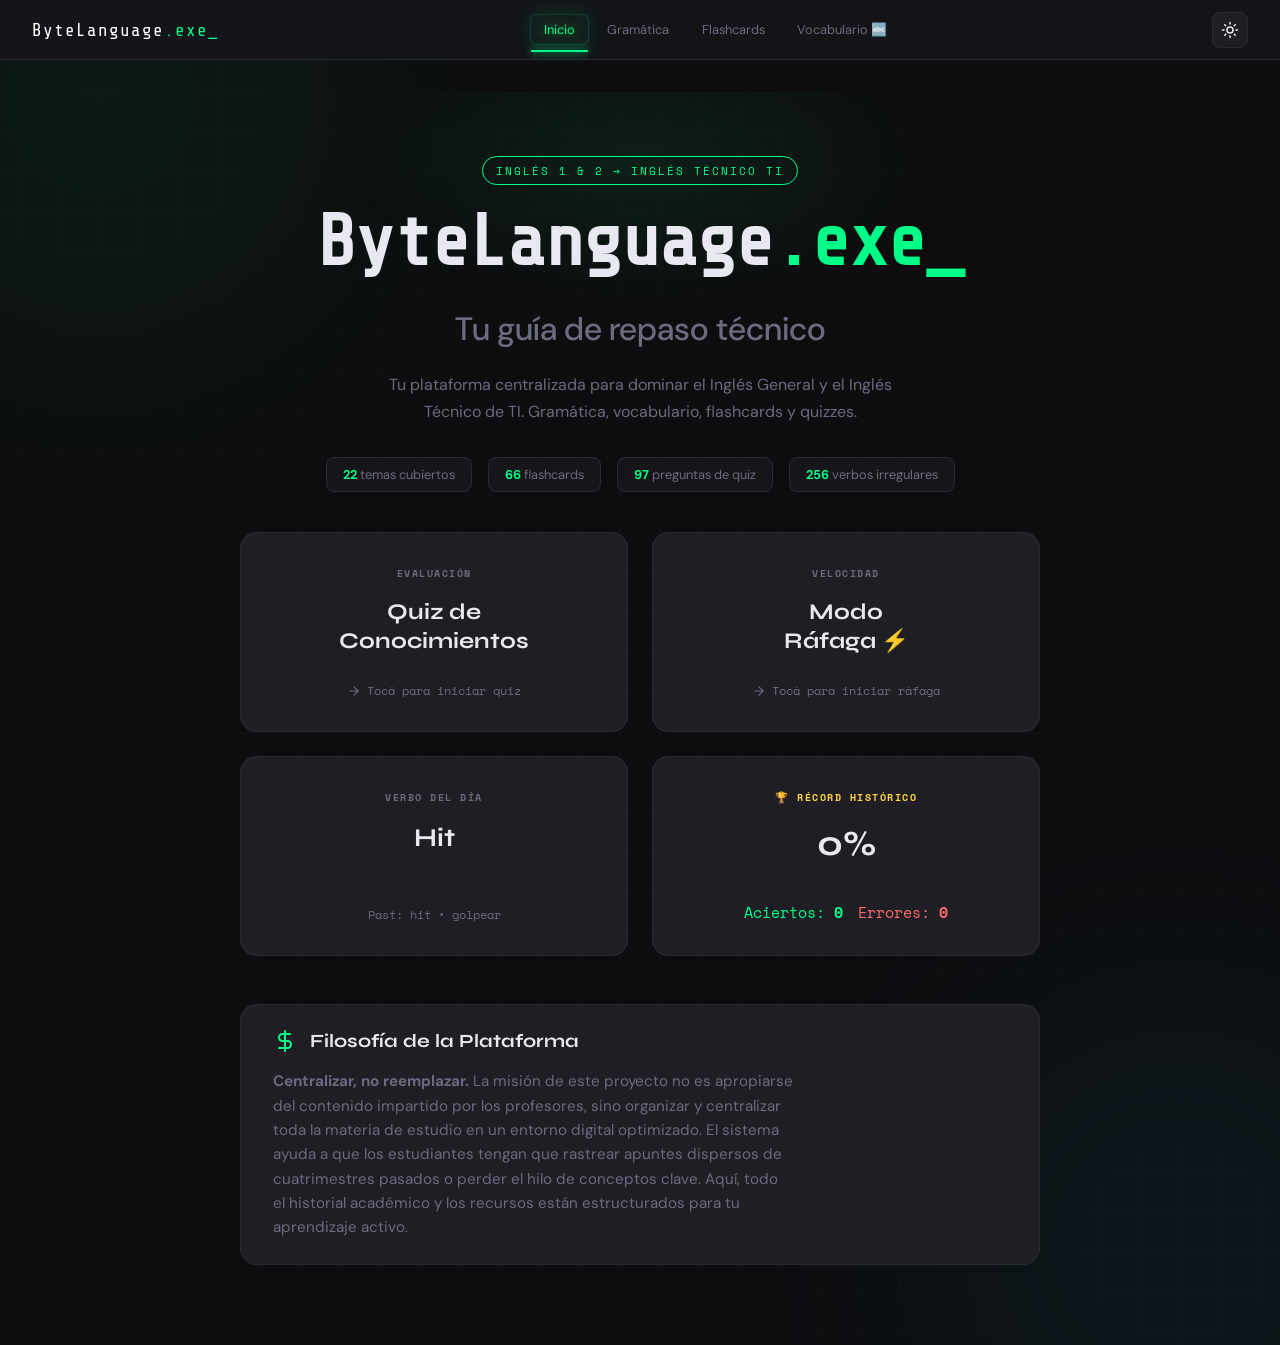
==== commit 008b3f91: "Add files via upload" ====
--- a/guia_ingles_interactiva.html
+++ b/guia_ingles_interactiva.html
@@ -4,9 +4,9 @@
 <head>
   <meta charset="UTF-8">
   <meta name="viewport" content="width=device-width, initial-scale=1.0">
-  <title>Guía Interactiva CUC - Inglés Técnico</title>
+  <title>ByteLanguage.exe - Inglés Técnico</title>
   <link
-    href="https://fonts.googleapis.com/css2?family=Space+Mono:ital,wght@0,400;0,700;1,400&family=DM+Sans:wght@300;400;500;700&family=Syne:wght@700;800&display=swap"
+    href="https://fonts.googleapis.com/css2?family=Space+Mono:ital,wght@0,400;0,700;1,400&family=DM+Sans:wght@300;400;500;700&family=Syne:wght@700;800&family=Share+Tech+Mono&family=JetBrains+Mono:wght@400;700&family=VT323&display=swap"
     rel="stylesheet">
   <link rel="stylesheet" href="styles.css">
 
@@ -21,14 +21,12 @@
   </div>
 
   <header>
-    <div class="logo">ENG<span>/</span>TI <span>// CUC</span></div>
+    <div class="logo">ByteLanguage<span class="hl">.exe</span><span class="blink">_</span></div>
     <nav>
       <button class="nav-btn active" onclick="showSection('home')">Inicio</button>
       <button class="nav-btn" onclick="showSection('grammar')">Gramática</button>
       <button class="nav-btn" onclick="showSection('flashcards')">Flashcards</button>
-      <button class="nav-btn" onclick="showSection('quiz')">Quiz</button>
       <button class="nav-btn" onclick="showSection('verbs')">Vocabulario 🔤</button>
-      <button class="nav-btn" onclick="showSection('blast')">Ráfaga ⚡</button>
     </nav>
     <button class="toggle-mode" onclick="toggleMode()" title="Cambiar modo">
       <svg class="icon" xmlns="http://www.w3.org/2000/svg" viewBox="0 0 24 24" width="18" height="18" fill="none"
@@ -44,7 +42,8 @@
   <div id="home" class="section active">
     <div class="hero">
       <div class="hero-tag">INGLÉS 1 & 2 → INGLÉS TÉCNICO TI</div>
-      <h1>Tu guía de<br><span class="hl">repaso completo</span></h1>
+
+      <h1 style="font-family: var(--tech); letter-spacing: -1px;"><span class="matrix-glitch">ByteLanguage<span class="hl">.exe</span><span class="blink" style="color: var(--accent);">_</span></span><br><span style="font-size: 0.45em; font-family: var(--sans); letter-spacing: 0; text-transform: none; color: var(--text-muted); font-weight: 500;">Tu guía de repaso técnico</span></h1>
       <p>Tu plataforma centralizada para dominar el Inglés General y el Inglés Técnico de TI. Gramática, vocabulario, flashcards y quizzes.</p>
       <div class="stats-row">
         <div class="stat-chip"><b id="stat-topics">0</b> temas cubiertos</div>
@@ -52,12 +51,52 @@
         <div class="stat-chip"><b id="stat-quiz">0</b> preguntas de quiz</div>
         <div class="stat-chip"><b id="stat-verbs">0</b> verbos irregulares</div>
       </div>
-      <div class="offline-notice" id="quizRecordNotice"
-        style="display:none; margin-top: 1rem; background: rgba(0, 255, 136, 0.08); border-color: rgba(0, 255, 136, 0.2); color: var(--accent);">
-        <span>🏆 Récord Histórico: <strong id="stat-quiz-record">0%</strong> de aciertos</span>
-      </div>
       <div class="offline-notice" id="offlineNotice" style="display:none;">
         <span id="offlineNoticeText">Detectando estado de red...</span>
+      </div>
+
+      <!-- TARJETAS DE ACCESO RÁPIDO (ACTIVIDADES) -->
+      <div class="quick-access-grid">
+        <div class="qa-card" onclick="showSection('quiz')">
+          <div class="qa-category">EVALUACIÓN</div>
+          <div class="qa-title">Quiz de<br>Conocimientos</div>
+          <div class="qa-action">
+            <svg xmlns="http://www.w3.org/2000/svg" viewBox="0 0 24 24" width="14" height="14" fill="none" stroke="currentColor" stroke-width="2" stroke-linecap="round" stroke-linejoin="round">
+              <path d="M5 12h14"></path>
+              <path d="M12 5l7 7-7 7"></path>
+            </svg>
+            Tocá para iniciar quiz
+          </div>
+        </div>
+
+        <div class="qa-card" onclick="showSection('blast')">
+          <div class="qa-category">VELOCIDAD</div>
+          <div class="qa-title">Modo<br>Ráfaga ⚡</div>
+          <div class="qa-action">
+            <svg xmlns="http://www.w3.org/2000/svg" viewBox="0 0 24 24" width="14" height="14" fill="none" stroke="currentColor" stroke-width="2" stroke-linecap="round" stroke-linejoin="round">
+              <path d="M5 12h14"></path>
+              <path d="M12 5l7 7-7 7"></path>
+            </svg>
+            Tocá para iniciar ráfaga
+          </div>
+        </div>
+
+        <div class="qa-card" id="daily-verb-card" style="cursor: default;">
+          <div class="qa-category">VERBO DEL DÍA</div>
+          <div class="qa-title" id="daily-verb-title" style="font-size: 1.6rem;">Cargando...</div>
+          <div class="qa-action" id="daily-verb-desc" style="cursor: default;">
+            ...
+          </div>
+        </div>
+
+        <div class="qa-card" id="record-card" style="cursor: default;">
+          <div class="qa-category" style="color: #ffd93d;">🏆 RÉCORD HISTÓRICO</div>
+          <div class="qa-title" id="record-title" style="font-size: 2.2rem; margin-bottom: 0;">0%</div>
+          <div class="qa-action" id="record-desc" style="cursor: default; gap: 15px; width: 100%; justify-content: center; font-size: 0.95rem;">
+            <span style="color: var(--accent);">Aciertos: <b id="record-correct">0</b></span>
+            <span style="color: #ff6b6b;">Errores: <b id="record-incorrect">0</b></span>
+          </div>
+        </div>
       </div>
 
       <!-- MANIFIESTO / FILOSOFÍA -->
@@ -361,13 +400,6 @@
       </svg>
       <span>Cards</span>
     </button>
-    <button class="mob-btn" onclick="showSection('quiz')">
-      <svg class="icon" xmlns="http://www.w3.org/2000/svg" viewBox="0 0 24 24" width="20" height="20" fill="none"
-        stroke="currentColor" stroke-width="2" stroke-linecap="round" stroke-linejoin="round">
-        <polygon points="13 2 3 14 12 14 11 22 21 10 12 10 13 2" />
-      </svg>
-      <span>Quiz</span>
-    </button>
     <button class="mob-btn" onclick="showSection('verbs')">
       <svg class="icon" xmlns="http://www.w3.org/2000/svg" viewBox="0 0 24 24" width="20" height="20" fill="none"
         stroke="currentColor" stroke-width="2" stroke-linecap="round" stroke-linejoin="round">
@@ -375,14 +407,6 @@
         <path d="M16.5 3.5a2.12 2.12 0 0 1 3 3L7 19l-4 1 1-4Z" />
       </svg>
       <span>Vocabulario</span>
-    </button>
-    <button class="mob-btn" onclick="showSection('blast')">
-      <svg class="icon" xmlns="http://www.w3.org/2000/svg" viewBox="0 0 24 24" width="20" height="20" fill="none"
-        stroke="currentColor" stroke-width="2" stroke-linecap="round" stroke-linejoin="round">
-        <circle cx="12" cy="12" r="10" />
-        <polyline points="12 6 12 12 16 14" />
-      </svg>
-      <span>Ráfaga</span>
     </button>
   </div>
 
--- a/styles.css
+++ b/styles.css
@@ -12,6 +12,7 @@
   --mono: 'Space Mono', monospace;
   --sans: 'DM Sans', sans-serif;
   --display: 'Syne', sans-serif;
+  --tech: 'Share Tech Mono', monospace;
   --radius: 12px;
   --mode: dark;
 }
@@ -85,6 +86,7 @@
   height: 100%;
   z-index: -2; /* Detrás de todo */
   pointer-events: none;
+  overflow: hidden;
 }
 
 .sphere {
@@ -131,15 +133,22 @@
 }
 
 .logo {
-  font-family: var(--mono);
-  font-size: 0.85rem;
-  color: var(--accent);
-  letter-spacing: 2px;
-}
-
-.logo span {
-  color: var(--text-muted);
-}
+  font-family: var(--tech);
+  font-size: 1.1rem;
+  color: #fff;
+  letter-spacing: 1px;
+}
+
+.logo span.hl {
+  color: var(--accent);
+}
+
+.logo span.blink {
+  color: var(--accent);
+  animation: blink 1s step-end infinite;
+}
+
+@keyframes blink { 50% { opacity: 0; } }
 
 nav {
   display: flex;
@@ -253,6 +262,30 @@
   color: var(--accent);
 }
 
+.matrix-glitch {
+  display: inline-block;
+  animation: matrixGlowGlitch 3.5s infinite;
+}
+
+@keyframes matrixGlowGlitch {
+  0%, 91%, 98%, 100% {
+    text-shadow: 0 0 5px rgba(0, 255, 136, 0.2);
+    transform: none;
+  }
+  92% {
+    text-shadow: 5px 0 var(--accent), -5px 0 #ff00c8;
+    transform: translate(6px, 2px) skewX(12deg);
+  }
+  94% {
+    text-shadow: -5px 0 var(--accent), 5px 0 #ff00c8;
+    transform: translate(-4px, -3px) skewX(-12deg);
+  }
+  96% {
+    text-shadow: 3px 0 var(--accent), -3px 0 #ff00c8;
+    transform: translate(3px, 1px) skewX(5deg);
+  }
+}
+
 .hero p {
   color: var(--text-muted);
   font-size: 1rem;
@@ -309,6 +342,89 @@
   }
 }
 
+/* ---- QUICK ACCESS CARDS ---- */
+.quick-access-grid {
+  display: grid;
+  grid-template-columns: repeat(auto-fit, minmax(280px, 1fr));
+  gap: 1.5rem;
+  margin-top: 2.5rem;
+  max-width: 800px;
+  margin-inline: auto;
+  opacity: 0;
+  animation: fadeUp 0.6s 0.5s forwards;
+}
+
+.qa-card {
+  background: var(--surface2);
+  border: 1px solid var(--border);
+  border-radius: 16px;
+  padding: 2rem 1.5rem;
+  display: flex;
+  flex-direction: column;
+  align-items: center;
+  justify-content: center;
+  gap: 1rem;
+  cursor: pointer;
+  transition: all 0.3s cubic-bezier(0.16, 1, 0.3, 1);
+  text-align: center;
+  position: relative;
+  overflow: hidden;
+  height: 200px;
+}
+
+.light-mode .qa-card {
+  background: rgba(255, 255, 255, 0.8);
+}
+
+.qa-card:nth-child(1):hover {
+  transform: translateY(-4px);
+  border-color: var(--accent);
+  box-shadow: 0 10px 30px rgba(0, 255, 136, 0.1);
+}
+
+.qa-card:nth-child(2):hover {
+  transform: translateY(-4px);
+  border-color: var(--accent2);
+  box-shadow: 0 10px 30px rgba(0, 191, 255, 0.1);
+}
+
+.qa-category {
+  font-family: var(--mono);
+  font-size: 0.65rem;
+  color: var(--text-muted);
+  letter-spacing: 1.5px;
+  text-transform: uppercase;
+  font-weight: bold;
+}
+
+.qa-title {
+  font-family: var(--display);
+  font-size: 1.4rem;
+  font-weight: 700;
+  color: var(--text);
+  line-height: 1.3;
+}
+
+.qa-action {
+  font-family: var(--mono);
+  font-size: 0.75rem;
+  color: var(--text-muted);
+  display: flex;
+  align-items: center;
+  gap: 6px;
+  margin-top: auto;
+  transition: color 0.3s cubic-bezier(0.16, 1, 0.3, 1), transform 0.3s;
+}
+
+.qa-card:nth-child(1):hover .qa-action {
+  color: var(--accent);
+  transform: translateX(3px);
+}
+
+.qa-card:nth-child(2):hover .qa-action {
+  color: var(--accent2);
+  transform: translateX(3px);
+}
 
 /* ---- SECTIONS ---- */
 .section {
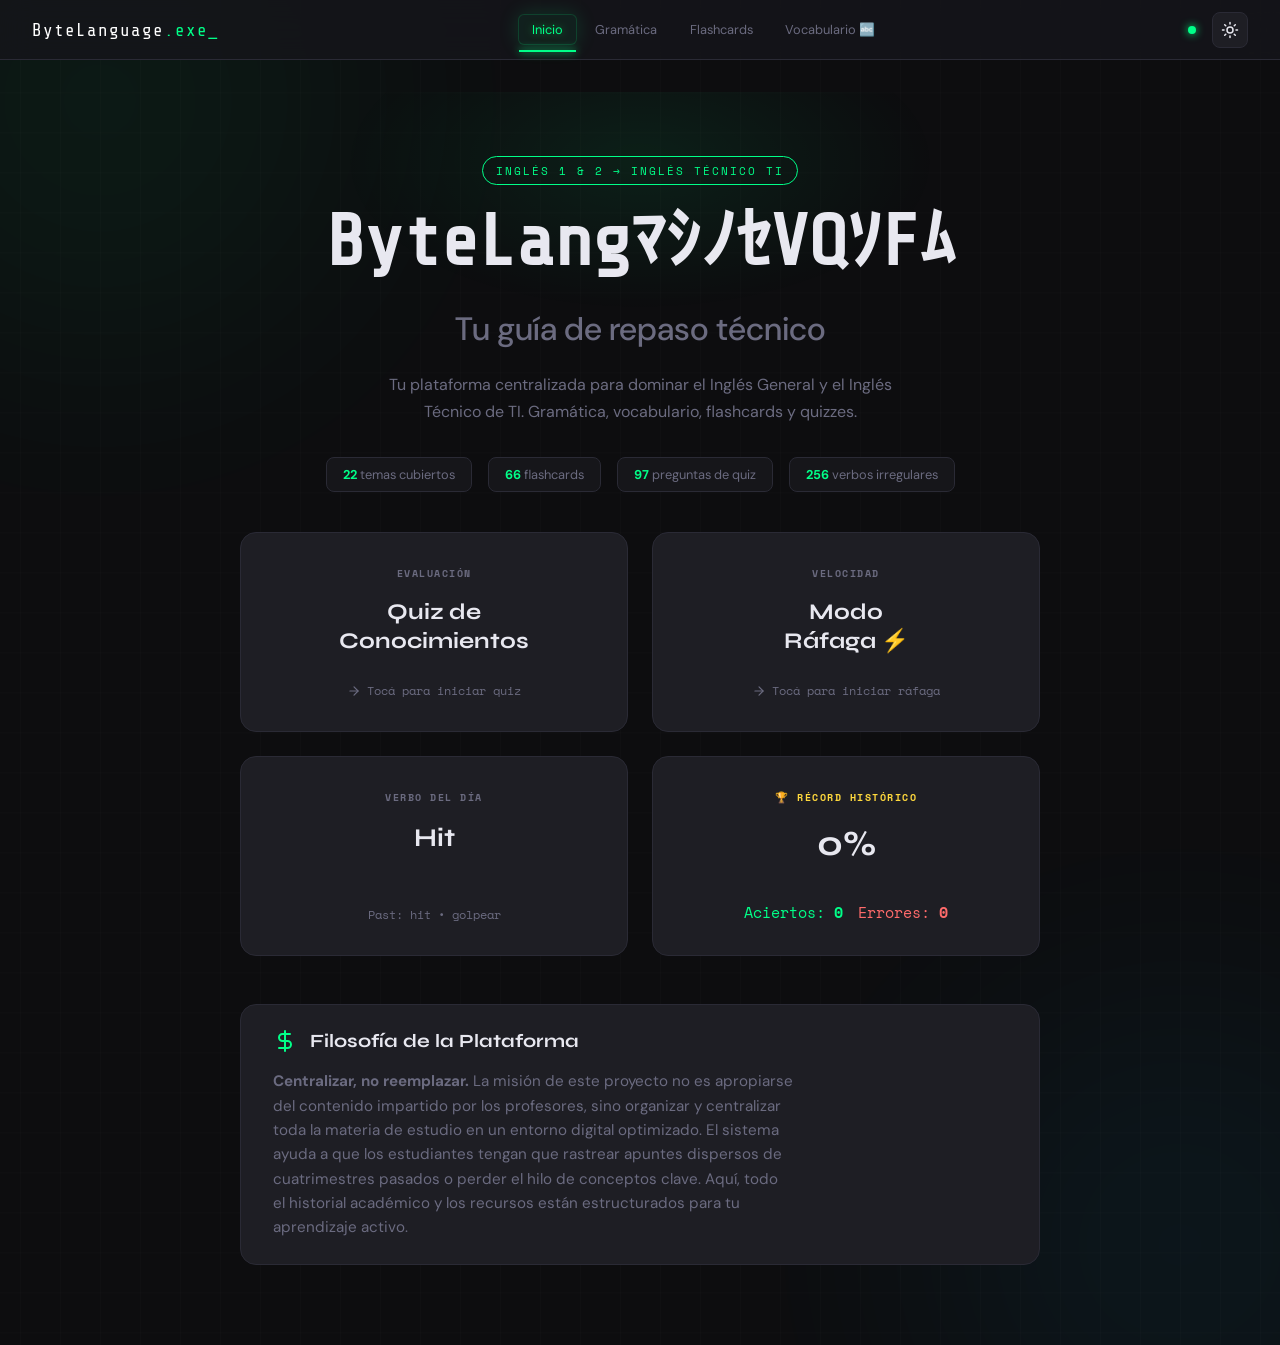
==== commit a0276f90: "Add files via upload" ====
--- a/guia_ingles_interactiva.html
+++ b/guia_ingles_interactiva.html
@@ -28,14 +28,17 @@
       <button class="nav-btn" onclick="showSection('flashcards')">Flashcards</button>
       <button class="nav-btn" onclick="showSection('verbs')">Vocabulario 🔤</button>
     </nav>
-    <button class="toggle-mode" onclick="toggleMode()" title="Cambiar modo">
-      <svg class="icon" xmlns="http://www.w3.org/2000/svg" viewBox="0 0 24 24" width="18" height="18" fill="none"
-        stroke="currentColor" stroke-width="2" stroke-linecap="round" stroke-linejoin="round">
-        <circle cx="12" cy="12" r="4" />
-        <path
-          d="M12 2v2M12 20v2M4.93 4.93l1.41 1.41M17.66 17.66l1.41 1.41M2 12h2M20 12h2M6.34 17.66l-1.41 1.41M19.07 4.93l-1.41 1.41" />
-      </svg>
-    </button>
+    <div style="display: flex; gap: 1rem; align-items: center;">
+      <div id="networkStatusDot" title="Conectado" style="width: 8px; height: 8px; border-radius: 50%; background: var(--accent); box-shadow: 0 0 8px var(--accent);"></div>
+      <button class="toggle-mode" onclick="toggleMode()" title="Cambiar modo">
+        <svg class="icon" xmlns="http://www.w3.org/2000/svg" viewBox="0 0 24 24" width="18" height="18" fill="none"
+          stroke="currentColor" stroke-width="2" stroke-linecap="round" stroke-linejoin="round">
+          <circle cx="12" cy="12" r="4" />
+          <path
+            d="M12 2v2M12 20v2M4.93 4.93l1.41 1.41M17.66 17.66l1.41 1.41M2 12h2M20 12h2M6.34 17.66l-1.41 1.41M19.07 4.93l-1.41 1.41" />
+        </svg>
+      </button>
+    </div>
   </header>
 
   <!-- HOME -->
@@ -43,7 +46,7 @@
     <div class="hero">
       <div class="hero-tag">INGLÉS 1 & 2 → INGLÉS TÉCNICO TI</div>
 
-      <h1 style="font-family: var(--tech); letter-spacing: -1px;"><span class="matrix-glitch">ByteLanguage<span class="hl">.exe</span><span class="blink" style="color: var(--accent);">_</span></span><br><span style="font-size: 0.45em; font-family: var(--sans); letter-spacing: 0; text-transform: none; color: var(--text-muted); font-weight: 500;">Tu guía de repaso técnico</span></h1>
+      <h1 style="font-family: var(--tech); letter-spacing: -1px;"><span class="matrix-glitch" id="main-hero-title" data-text="ByteLanguage.exe_">ByteLanguage<span class="hl">.exe</span><span class="blink" style="color: var(--accent);">_</span></span><br><span style="font-size: 0.45em; font-family: var(--sans); letter-spacing: 0; text-transform: none; color: var(--text-muted); font-weight: 500;">Tu guía de repaso técnico</span></h1>
       <p>Tu plataforma centralizada para dominar el Inglés General y el Inglés Técnico de TI. Gramática, vocabulario, flashcards y quizzes.</p>
       <div class="stats-row">
         <div class="stat-chip"><b id="stat-topics">0</b> temas cubiertos</div>
@@ -51,9 +54,7 @@
         <div class="stat-chip"><b id="stat-quiz">0</b> preguntas de quiz</div>
         <div class="stat-chip"><b id="stat-verbs">0</b> verbos irregulares</div>
       </div>
-      <div class="offline-notice" id="offlineNotice" style="display:none;">
-        <span id="offlineNoticeText">Detectando estado de red...</span>
-      </div>
+      <!-- Eliminated offline-notice banner -->
 
       <!-- TARJETAS DE ACCESO RÁPIDO (ACTIVIDADES) -->
       <div class="quick-access-grid">
@@ -412,22 +413,23 @@
 
   <script>
     function updateNetworkStatus() {
-      const notice = document.getElementById('offlineNotice');
-      const text = document.getElementById('offlineNoticeText');
-      if (!notice || !text) return;
-
+      const dot = document.getElementById('networkStatusDot');
+      
       if (navigator.onLine) {
-        notice.style.background = 'rgba(0, 191, 255, 0.08)';
-        notice.style.borderColor = 'rgba(0, 191, 255, 0.2)';
-        notice.style.color = 'var(--accent2)';
-        text.innerHTML = '<span style="display:inline-block; width:8px; height:8px; background:var(--accent); border-radius:50%; margin-right:6px; box-shadow:0 0 8px var(--accent); vertical-align:1px;"></span> <strong>Conectado</strong> — Guía completamente disponible offline';
+        if (dot) {
+          dot.style.background = 'var(--accent)';
+          dot.style.boxShadow = '0 0 8px var(--accent)';
+          dot.title = 'Conectado';
+        }
+        document.body.classList.remove('is-offline');
       } else {
-        notice.style.background = 'rgba(255, 107, 107, 0.08)';
-        notice.style.borderColor = 'rgba(255, 107, 107, 0.2)';
-        notice.style.color = 'var(--accent3)';
-        text.innerHTML = '<span style="display:inline-block; width:8px; height:8px; background:var(--accent3); border-radius:50%; margin-right:6px; box-shadow:0 0 8px var(--accent3); vertical-align:1px;"></span> <strong>Sin conexión (Offline)</strong> — Ejecutando copia local cacheada';
+        if (dot) {
+          dot.style.background = 'var(--accent3)';
+          dot.style.boxShadow = '0 0 8px var(--accent3)';
+          dot.title = 'Sin conexión (Offline) - Guía 100% disponible';
+        }
+        document.body.classList.add('is-offline');
       }
-      notice.style.display = 'block';
     }
 
     window.addEventListener('online', updateNetworkStatus);
@@ -443,6 +445,35 @@
           .catch(err => console.warn('Error registrando Service Worker:', err));
       });
     }
+
+    // Animación de bienvenida Matrix (Scramble) al cargar la página
+    window.addEventListener('DOMContentLoaded', () => {
+      const letters = "ABCDEFGHIJKLMNOPQRSTUVWXYZ0123456789ｱｲｳｴｵｶｷｸｹｺｻｼｽｾｿﾀﾁﾂﾃﾄﾅﾆﾇﾈﾉﾊﾋﾌﾍﾎﾏﾐﾑﾒﾓﾔﾕﾖﾗﾘﾙﾚﾛﾜﾝ";
+      const titleEl = document.getElementById('main-hero-title');
+      if (!titleEl) return;
+      
+      const originalHTML = 'ByteLanguage<span class="hl">.exe</span><span class="blink" style="color: var(--accent);">_</span>';
+      const targetText = titleEl.getAttribute('data-text');
+      
+      let iteration = 0;
+      let scrambleInterval = setInterval(() => {
+        titleEl.innerText = targetText
+          .split("")
+          .map((letter, index) => {
+            if(index < iteration) {
+              return targetText[index];
+            }
+            return letters[Math.floor(Math.random() * letters.length)];
+          })
+          .join("");
+        
+        if(iteration >= targetText.length){
+          clearInterval(scrambleInterval);
+          titleEl.innerHTML = originalHTML;
+        }
+        iteration += 1 / 5; // Más lento (antes era 1/3)
+      }, 40); // Intervalo ligeramente mayor (antes era 30)
+    });
   </script>
   <script src="app.js"></script>
 </body>
--- a/styles.css
+++ b/styles.css
@@ -266,6 +266,26 @@
   display: inline-block;
   animation: matrixGlowGlitch 3.5s infinite;
 }
+
+/* ESTADO SIN CONEXIÓN (OFFLINE) - EFECTO CONGELADO */
+body.is-offline .matrix-glitch {
+  animation: none !important;
+  text-shadow: 4px 0 var(--accent), -4px 0 #ff00c8 !important;
+  transform: translate(2px, 1px) skewX(5deg) !important;
+}
+
+body.is-offline .blink {
+  animation: none !important;
+  opacity: 1 !important;
+  color: #ff00c8 !important;
+}
+
+body.is-offline .hero-tag {
+  animation-play-state: paused !important;
+  border-color: #ff00c8 !important;
+  color: #ff00c8 !important;
+}
+/* FIN ESTADO SIN CONEXIÓN */
 
 @keyframes matrixGlowGlitch {
   0%, 91%, 98%, 100% {
